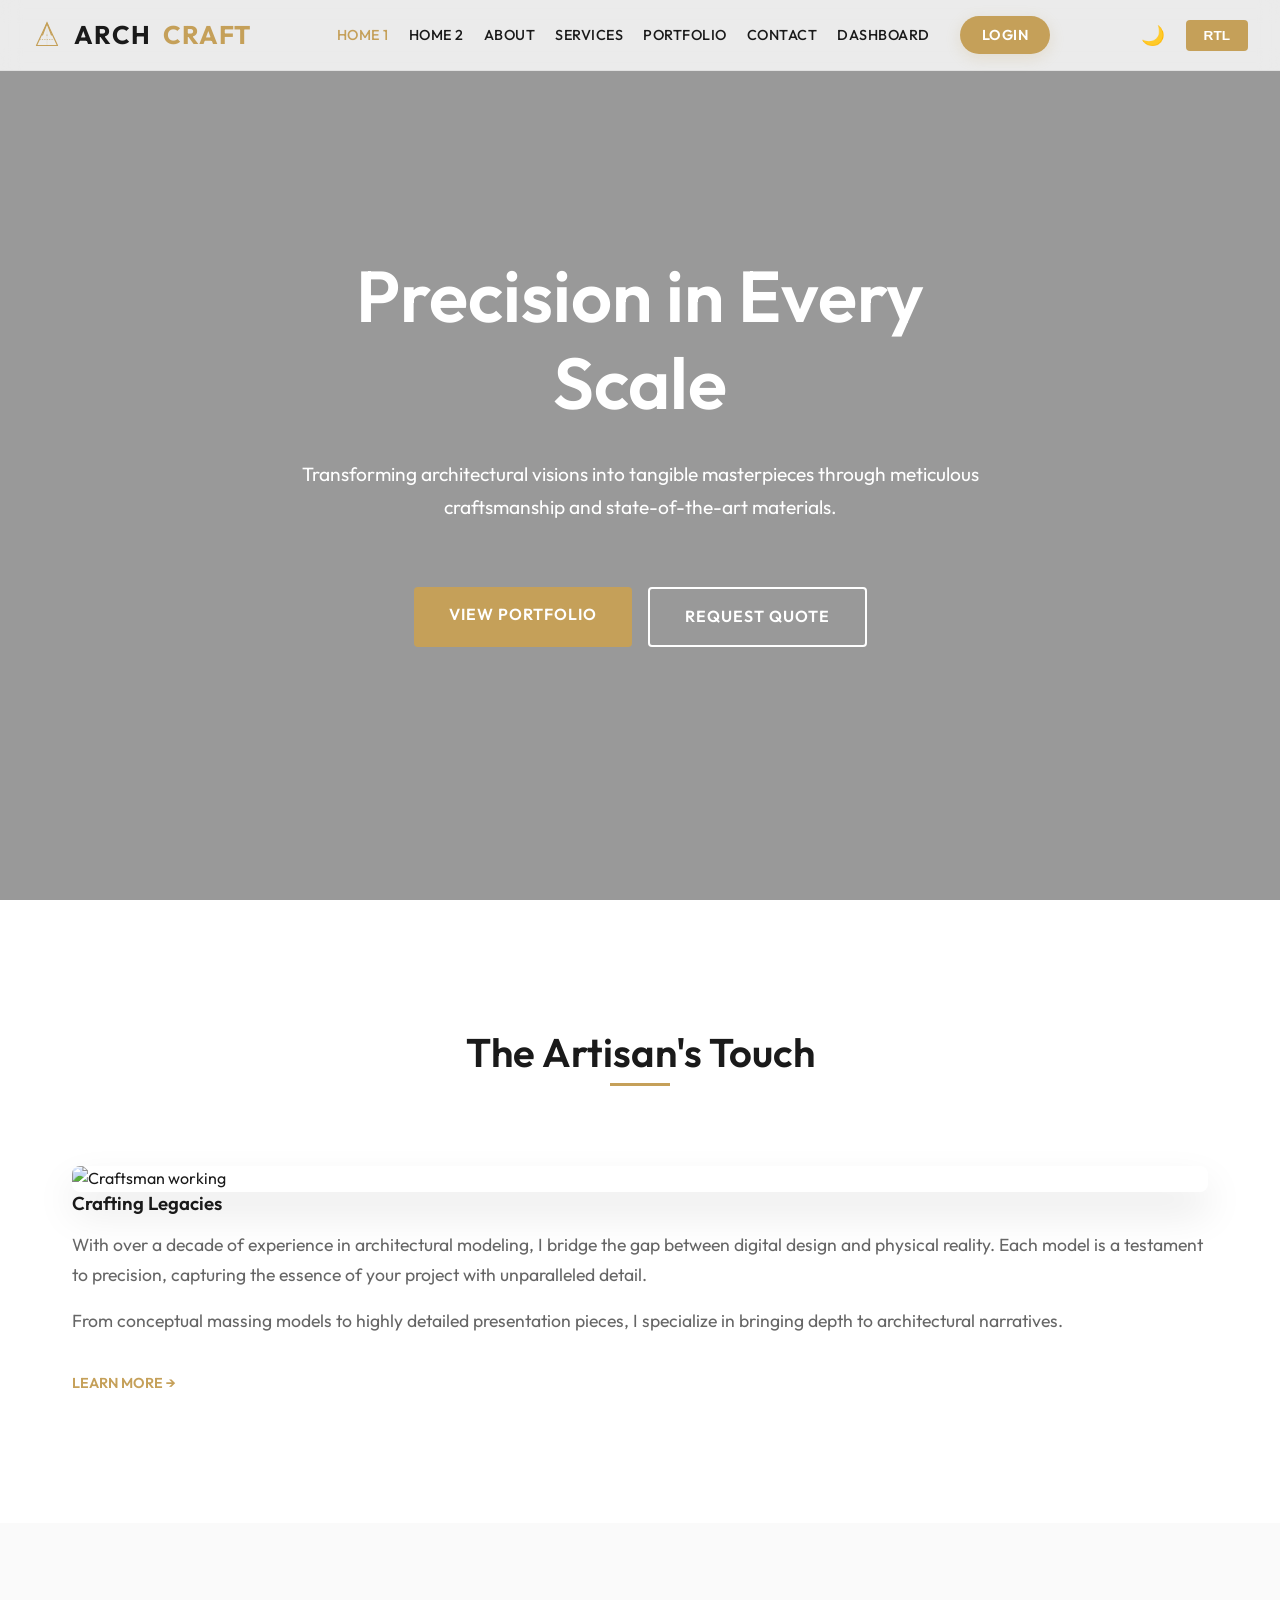
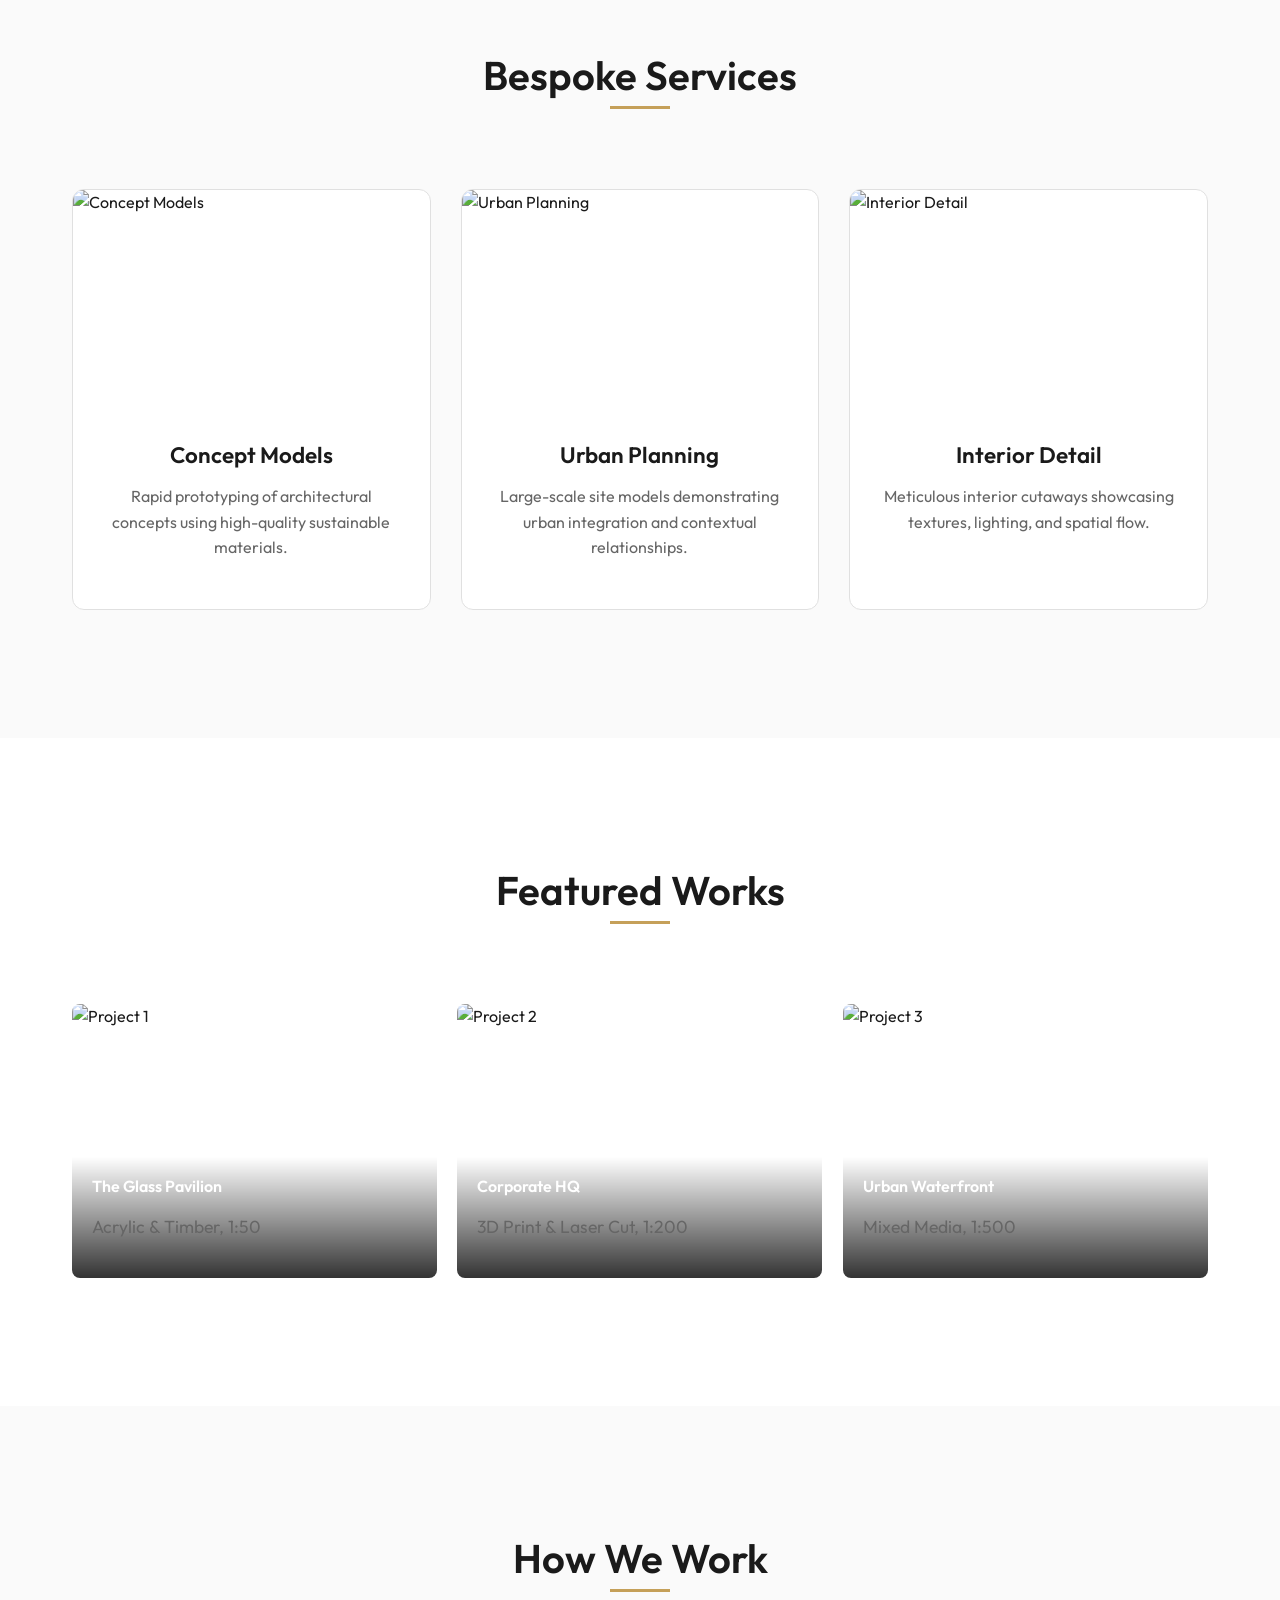
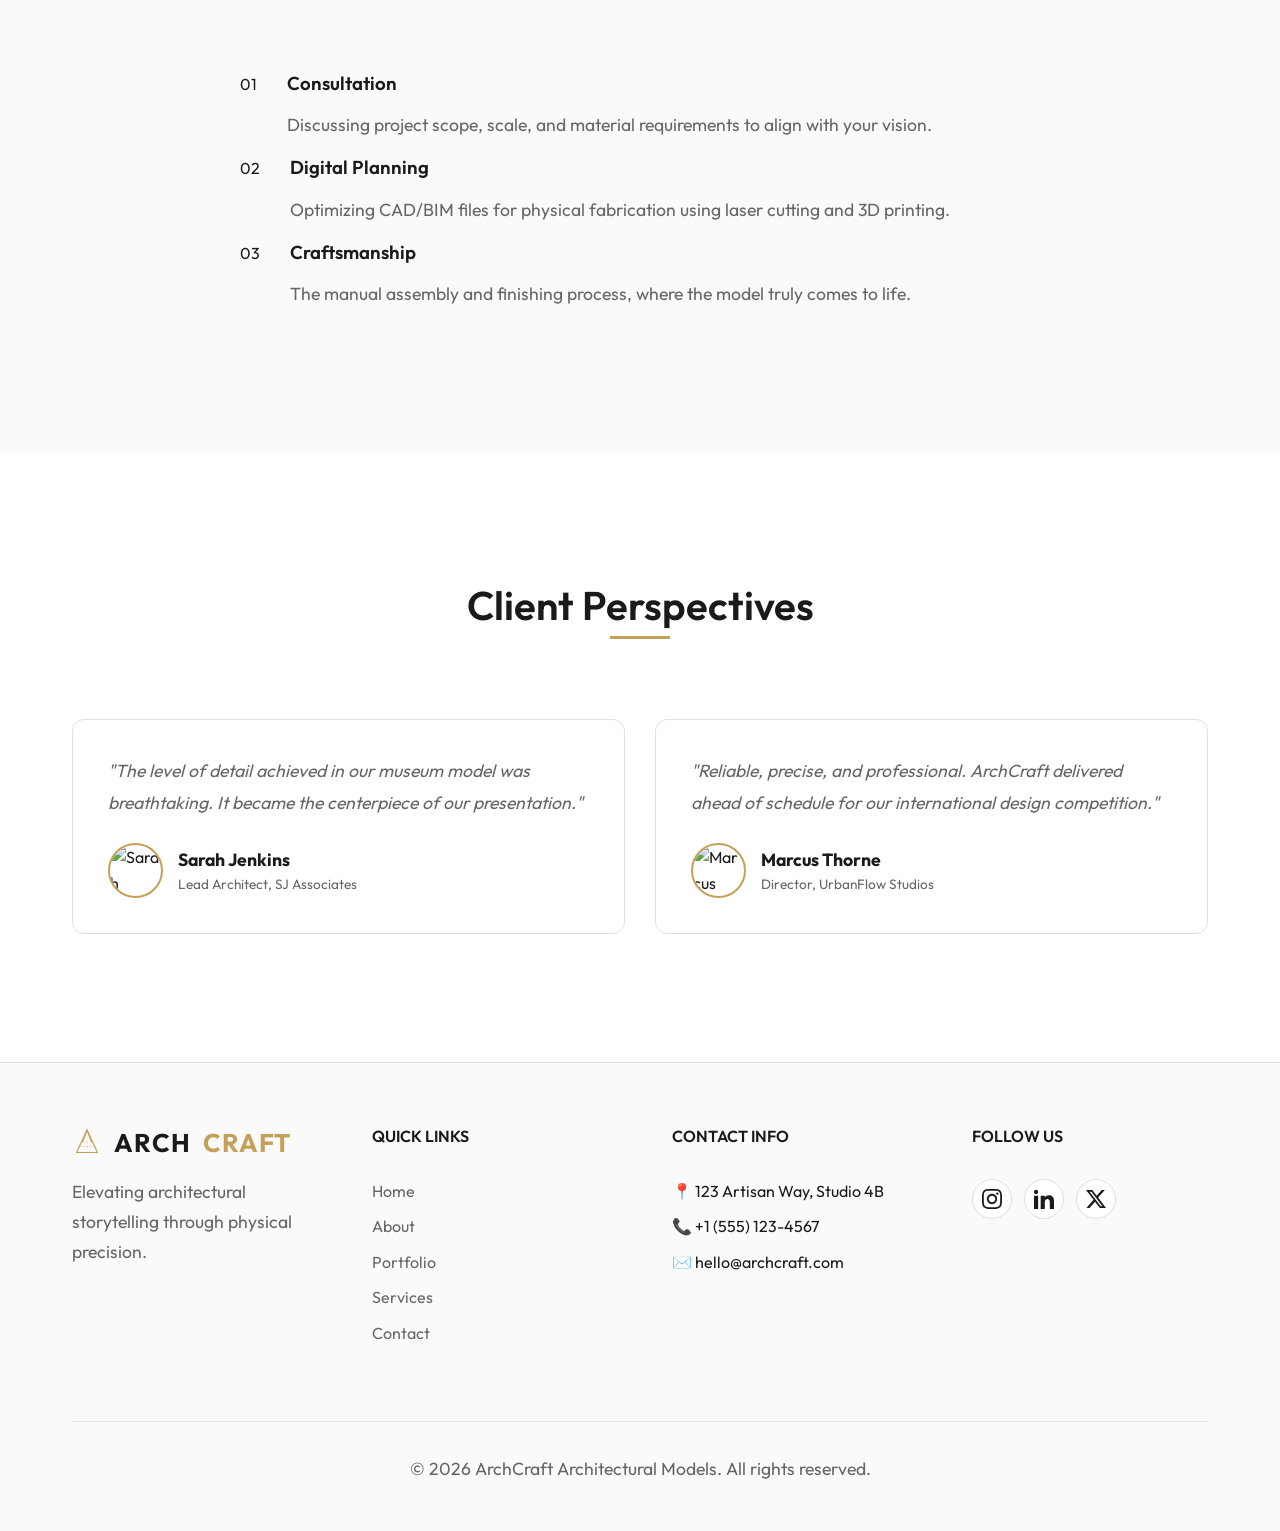
==== index.html @ 7b106637 "corrections" ====
<!DOCTYPE html>
<html lang="en">

<head>
    <meta charset="UTF-8">
    <meta name="viewport" content="width=device-width, initial-scale=1.0">
    <title>ArchCraft | Premium Architectural Model Maker</title>
    <meta name="description"
        content="Professional freelance architectural model making services for architects and developers.">
    <link rel="stylesheet" href="assets/css/style.css">
    <link rel="icon" type="image/png" href="favicon.png">
</head>

<body>
    <!-- Header -->
    <header id="main-header">
        <div class="header-container">
            <div class="logo">
                <a href="index.html" style="display: flex; align-items: center; gap: 12px;">
                    <img src="assets/images/logo.svg" alt="ArchCraft Logo" class="logo-img">
                    Arch<span>Craft</span>
                </a>
            </div>
            <nav>
                <ul>
                    <li><a href="index.html" class="active">Home 1</a></li>
                    <li><a href="home2.html">Home 2</a></li>
                    <li><a href="about.html">About</a></li>
                    <li><a href="services.html">Services</a></li>
                    <li><a href="portfolio.html">Portfolio</a></li>
                    <li><a href="contact.html">Contact</a></li>
                    <li><a href="dashboard.html">Dashboard</a></li>
                    <li><a href="login.html" class="nav-cta">Login</a></li>
                    <li class="mobile-rtl-link"><a href="#" id="rtl-toggle-mobile">RTL Mode</a></li>
                </ul>
            </nav>
            <div class="header-actions">
                <button id="theme-toggle" class="toggle-btn" title="Toggle Theme">🌙</button>
                <button id="rtl-toggle" class="btn-rtl">RTL</button>
                <div class="hamburger" id="hamburger">
                    <span>☰</span>
                </div>
            </div>
        </div>
    </header>

    <main>
        <!-- Section 1: Hero -->
        <section class="hero">
            <div class="hero-bg"
                style="background-image: url('https://images.pexels.com/photos/323705/pexels-photo-323705.jpeg');">
            </div>
            <div class="hero-overlay"></div>
            <div class="hero-content">
                <h1 class="animate" data-animation="fade-in">Precision in Every Scale</h1>
                <p class="animate" data-animation="slide-up">Transforming architectural visions into tangible
                    masterpieces through meticulous craftsmanship and state-of-the-art materials.</p>
                <div class="cta-btns animate" data-animation="slide-up">
                    <a href="portfolio.html" class="btn btn-primary">View Portfolio</a>
                    <a href="contact.html" class="btn btn-secondary">Request Quote</a>
                </div>
            </div>
        </section>

        <!-- Section 2: About Preview -->
        <section id="about">
            <div class="container">
            <div class="section-title">
                <h2 class="animate" data-animation="slide-left">The Artisan's Touch</h2>
            </div>
            <div class="row-to-col animate" data-animation="fade-in">
                <div style="flex: 1; min-width: 300px;" class="animate" data-animation="zoom-in">
                    <img src="https://images.pexels.com/photos/3183183/pexels-photo-3183183.jpeg"
                        alt="Craftsman working" style="border-radius: 8px; box-shadow: 0 20px 40px rgba(0,0,0,0.1);">
                </div>
                <div style="flex: 1; min-width: 300px;" class="animate" data-animation="slide-right">
                    <h3>Crafting Legacies</h3>
                    <p>With over a decade of experience in architectural modeling, I bridge the gap between digital
                        design and physical reality. Each model is a testament to precision, capturing the essence of
                        your project with unparalleled detail.</p>
                    <p>From conceptual massing models to highly detailed presentation pieces, I specialize in bringing
                        depth to architectural narratives.</p>
                    <a href="about.html" class="link-arrow">Learn More →</a>
                </div>
            </div>
            </div>
        </section>

        <!-- Section 3: Services -->
        <section id="services" style="background: var(--bg-secondary);">
            <div class="container">
                <div class="section-title">
                    <h2 class="animate" data-animation="fade-in">Bespoke Services</h2>
                </div>
                <div style="display: grid; grid-template-columns: repeat(auto-fit, minmax(280px, 1fr)); gap: 30px;">
                    <div class="service-card animate" data-animation="slide-up">
                        <div class="service-image">
                            <img src="https://images.pexels.com/photos/1109541/pexels-photo-1109541.jpeg"
                                alt="Concept Models">
                        </div>
                        <div class="service-content">
                            <h3>Concept Models</h3>
                            <p>Rapid prototyping of architectural concepts using high-quality sustainable materials.</p>
                        </div>
                    </div>
                    <div class="service-card animate" data-animation="slide-up">
                        <div class="service-image">
                            <img src="https://images.pexels.com/photos/2514002/pexels-photo-2514002.jpeg"
                                alt="Urban Planning">
                        </div>
                        <div class="service-content">
                            <h3>Urban Planning</h3>
                            <p>Large-scale site models demonstrating urban integration and contextual relationships.</p>
                        </div>
                    </div>
                    <div class="service-card animate" data-animation="slide-up">
                        <div class="service-image">
                            <img src="https://images.pexels.com/photos/1036657/pexels-photo-1036657.jpeg"
                                alt="Interior Detail">
                        </div>
                        <div class="service-content">
                            <h3>Interior Detail</h3>
                            <p>Meticulous interior cutaways showcasing textures, lighting, and spatial flow.</p>
                        </div>
                    </div>
                </div>
            </div>
        </section>

        <!-- Section 4: Portfolio Preview -->
        <section id="portfolio">
            <div class="container">
            <div class="section-title">
                <h2 class="animate" data-animation="slide-right">Featured Works</h2>
            </div>
            <div style="display: grid; grid-template-columns: repeat(auto-fit, minmax(280px, 1fr)); gap: 20px;">
                <div class="portfolio-item animate" data-animation="zoom-in"
                    style="position: relative; overflow: hidden; border-radius: 8px; aspect-ratio: 4/3;">
                    <img src="https://images.pexels.com/photos/1216589/pexels-photo-1216589.jpeg" alt="Project 1"
                        style="width: 100%; height: 100%; object-fit: cover;">
                    <div
                        style="position: absolute; bottom: 0; left: 0; width: 100%; padding: 20px; background: linear-gradient(transparent, rgba(0,0,0,0.8)); color: #fff;">
                        <h4>The Glass Pavilion</h4>
                        <p>Acrylic & Timber, 1:50</p>
                    </div>
                </div>
                <div class="portfolio-item animate" data-animation="zoom-in"
                    style="position: relative; overflow: hidden; border-radius: 8px; aspect-ratio: 4/3;">
                    <img src="https://images.pexels.com/photos/382297/pexels-photo-382297.jpeg" alt="Project 2"
                        style="width: 100%; height: 100%; object-fit: cover;">
                    <div
                        style="position: absolute; bottom: 0; left: 0; width: 100%; padding: 20px; background: linear-gradient(transparent, rgba(0,0,0,0.8)); color: #fff;">
                        <h4>Corporate HQ</h4>
                        <p>3D Print & Laser Cut, 1:200</p>
                    </div>
                </div>
                <div class="portfolio-item animate" data-animation="zoom-in"
                    style="position: relative; overflow: hidden; border-radius: 8px; aspect-ratio: 4/3;">
                    <img src="https://images.pexels.com/photos/434645/pexels-photo-434645.jpeg" alt="Project 3"
                        style="width: 100%; height: 100%; object-fit: cover;">
                    <div
                        style="position: absolute; bottom: 0; left: 0; width: 100%; padding: 20px; background: linear-gradient(transparent, rgba(0,0,0,0.8)); color: #fff;">
                        <h4>Urban Waterfront</h4>
                        <p>Mixed Media, 1:500</p>
                    </div>
                </div>
            </div>
            </div>
        </section>

        <!-- Section 5: Process Timeline -->
        <section id="process" style="background: var(--bg-secondary);">
            <div class="container">
                <div class="section-title">
                    <h2 class="animate" data-animation="slide-left">How We Work</h2>
                </div>
                <div style="max-width: 800px; margin: 0 auto;">
                    <div class="process-item animate" data-animation="slide-right">
                        <div class="step-num">
                            01</div>
                        <div>
                            <h3>Consultation</h3>
                            <p>Discussing project scope, scale, and material requirements to align with your vision.</p>
                        </div>
                    </div>
                    <div class="process-item animate" data-animation="slide-left">
                        <div class="step-num">
                            02</div>
                        <div>
                            <h3>Digital Planning</h3>
                            <p>Optimizing CAD/BIM files for physical fabrication using laser cutting and 3D printing.
                            </p>
                        </div>
                    </div>
                    <div class="process-item animate" data-animation="slide-right">
                        <div class="step-num">
                            03</div>
                        <div>
                            <h3>Craftsmanship</h3>
                            <p>The manual assembly and finishing process, where the model truly comes to life.</p>
                        </div>
                    </div>
                </div>
            </div>
        </section>

        <section id="testimonials">
            <div class="container">
            <div class="section-title">
                <h2 class="animate" data-animation="fade-in">Client Perspectives</h2>
            </div>
            <div style="display: grid; grid-template-columns: repeat(auto-fit, minmax(300px, 1fr)); gap: 30px;">
                <div class="testimonial-card animate" data-animation="zoom-in">
                    <p style="font-style: italic; margin-bottom: 25px; line-height: 1.8;">"The level of detail achieved
                        in our museum model was breathtaking. It became the centerpiece of our presentation."</p>
                    <div style="display: flex; align-items: center; gap: 15px;">
                        <div class="testimonial-img">
                            <img src="https://images.pexels.com/photos/1181682/pexels-photo-1181682.jpeg"
                                alt="Sarah Jenkins">
                        </div>
                        <div>
                            <strong style="display: block; font-size: 1.1rem;">Sarah Jenkins</strong>
                            <span style="display: block; font-size: 0.85rem; color: var(--text-secondary);">Lead
                                Architect, SJ Associates</span>
                        </div>
                    </div>
                </div>
                <div class="testimonial-card animate" data-animation="zoom-in">
                    <p style="font-style: italic; margin-bottom: 25px; line-height: 1.8;">"Reliable, precise, and
                        professional. ArchCraft delivered ahead of schedule for our international design competition."
                    </p>
                    <div style="display: flex; align-items: center; gap: 15px;">
                        <div class="testimonial-img">
                            <img src="https://images.pexels.com/photos/2379004/pexels-photo-2379004.jpeg"
                                alt="Marcus Thorne">
                        </div>
                        <div>
                            <strong style="display: block; font-size: 1.1rem;">Marcus Thorne</strong>
                            <span style="display: block; font-size: 0.85rem; color: var(--text-secondary);">Director,
                                UrbanFlow Studios</span>
                        </div>
                    </div>
                </div>
                </div>
            </div>
        </section>
    </main>

    <!-- Footer -->
    <footer>
        <div class="container">
            <div class="footer-grid">
                <div class="footer-col">
                    <div class="logo" style="margin-bottom: 20px; display: flex; align-items: center; gap: 12px;">
                        <img src="assets/images/logo.svg" alt="ArchCraft Logo" class="logo-img">
                        Arch<span>Craft</span>
                    </div>
                    <p>Elevating architectural storytelling through physical precision.</p>
                </div>
                <div class="footer-col">
                    <h4>Quick Links</h4>
                    <ul>
                        <li><a href="index.html">Home</a></li>
                        <li><a href="about.html">About</a></li>
                        <li><a href="portfolio.html">Portfolio</a></li>
                        <li><a href="services.html">Services</a></li>
                        <li><a href="contact.html">Contact</a></li>
                    </ul>
                </div>
                <div class="footer-col">
                    <h4>Contact Info</h4>
                    <ul>
                        <li>📍 123 Artisan Way, Studio 4B</li>
                        <li>📞 +1 (555) 123-4567</li>
                        <li>✉️ hello@archcraft.com</li>
                    </ul>
                </div>
                <div class="footer-col">
                    <h4>Follow Us</h4>
                    <div class="footer-socials">
                        <a href="#" class="social-icon" title="Instagram">
                            <svg viewBox="0 0 24 24">
                                <path
                                    d="M12 2.163c3.204 0 3.584.012 4.85.07 3.252.148 4.771 1.691 4.919 4.919.058 1.265.069 1.645.069 4.849 0 3.205-.012 3.584-.069 4.849-.149 3.225-1.664 4.771-4.919 4.919-1.266.058-1.644.07-4.85.07-3.204 0-3.584-.012-4.849-.07-3.26-.149-4.771-1.699-4.919-4.92-.058-1.265-.07-1.644-.07-4.849 0-3.204.013-3.583.07-4.849.149-3.227 1.664-4.771 4.919-4.919 1.266-.057 1.645-.069 4.849-.069zm0-2.163c-3.259 0-3.667.014-4.947.072-4.358.2-6.78 2.618-6.98 6.98-.059 1.281-.073 1.689-.073 4.948 0 3.259.014 3.668.072 4.948.2 4.358 2.618 6.78 6.98 6.98 1.281.058 1.689.072 4.948.072 3.259 0 3.668-.014 4.948-.072 4.354-.2 6.782-2.618 6.979-6.98.059-1.28.073-1.689.073-4.948 0-3.259-.014-3.667-.072-4.947-.196-4.354-2.617-6.78-6.979-6.98-1.281-.059-1.69-.073-4.949-.073zm0 5.838c-3.403 0-6.162 2.759-6.162 6.162s2.759 6.163 6.162 6.163 6.162-2.759 6.162-6.163c0-3.403-2.759-6.162-6.162-6.162zm0 10.162c-2.209 0-4-1.79-4-4 0-2.209 1.791-4 4-4s4 1.791 4 4c0 2.21-1.791 4-4 4zm6.406-11.845c-.796 0-1.441.645-1.441 1.44s.645 1.44 1.441 1.44c.795 0 1.439-.645 1.439-1.44s-.644-1.44-1.439-1.44z" />
                            </svg>
                        </a>
                        <a href="#" class="social-icon" title="LinkedIn">
                            <svg viewBox="0 0 24 24">
                                <path
                                    d="M4.98 3.5c0 1.381-1.11 2.5-2.48 2.5s-2.48-1.119-2.48-2.5c0-1.38 1.11-2.5 2.48-2.5s2.48 1.12 2.48 2.5zm.02 4.5h-5v16h5v-16zm7.982 0h-4.968v16h4.969v-8.399c0-4.67 6.029-5.052 6.029 0v8.399h4.988v-10.131c0-7.88-8.922-7.593-11.018-3.714v-2.155z" />
                            </svg>
                        </a>
                        <a href="#" class="social-icon" title="Twitter">
                            <svg viewBox="0 0 24 24"><path d="M18.901 1.153h3.68l-8.04 9.19L24 22.846h-7.406l-5.8-7.584-6.638 7.584H.474l8.6-9.83L0 1.154h7.594l5.243 6.932ZM17.61 20.644h2.039L6.486 3.24H4.298Z"/></svg>
                        </a>
                    </div>
                </div>
            </div>
            <div class="footer-bottom">
                <p>&copy; 2026 ArchCraft Architectural Models. All rights reserved.</p>
            </div>
        </div>
    </footer>

    <button id="back-to-top" title="Back to Top">↑</button>
    <script src="assets/js/main.js"></script>
</body>

</html>
---- assets/css/style.css ----
/* 
  Freelance Architectural Model Maker - Premium Design System
  Theme: Modern, Minimal, Craft-focused
*/

@import url('https://fonts.googleapis.com/css2?family=Outfit:wght@300;400;500;600;700&display=swap');

:root {
    /* Colors - Light Theme */
    --primary-color: #1a1a1a;
    --secondary-color: #f5f5f5;
    --accent-color: #c5a059;
    /* Gold/Brass accent for craft feel */
    --text-primary: #1a1a1a;
    --text-secondary: #666666;
    --bg-primary: #ffffff;
    --bg-secondary: #fafafa;
    --border-color: #e0e0e0;
    --header-bg: rgba(255, 255, 255, 0.8);

    /* Spacing */
    --space-xs: 0.5rem;
    --space-sm: 1rem;
    --space-md: 2rem;
    --space-lg: 4rem;
    --space-xl: 8rem;

    /* Transitions */
    --transition: all 0.3s ease;

    /* Font Family */
    --font-family: 'Outfit', sans-serif;
}

[data-theme="dark"] {
    --primary-color: #ffffff;
    --secondary-color: #1a1a1a;
    --accent-color: #d4b475;
    --text-primary: #f5f5f5;
    --text-secondary: #b0b0b0;
    --bg-primary: #0f0f0f;
    --bg-secondary: #1a1a1a;
    --border-color: #333333;
    --header-bg: rgba(15, 15, 15, 0.8);
}

/* Reset & Base */
* {
    margin: 0;
    padding: 0;
    box-sizing: border-box;
}

html {
    scroll-behavior: smooth;
}

body {
    font-family: var(--font-family);
    line-height: 1.6;
    color: var(--text-primary);
    background-color: var(--bg-primary);
    transition: background-color 0.3s, color 0.3s;
    overflow-x: hidden;
}

[dir="rtl"] body {
    text-align: right;
}

h1,
h2,
h3,
h4,
h5,
h6 {
    font-weight: 600;
    line-height: 1.2;
    margin-bottom: var(--space-sm);
}

@media (max-width: 768px) {
    h1 {
        font-size: 2.5rem !important;
    }

    h2 {
        font-size: 2rem !important;
    }

    h3 {
        font-size: 1.5rem !important;
    }
}

a {
    text-decoration: none;
    color: inherit;
    transition: var(--transition);
}

ul {
    list-style: none;
}

img {
    max-width: 100%;
    display: block;
}

.container {
    max-width: 1200px;
    margin: 0 auto;
    padding: 0 var(--space-md);
    width: 100%;
}

@media (max-width: 480px) {
    .container {
        padding: 0 var(--space-sm);
    }
}

/* Header */
header {
    position: fixed;
    top: 0;
    left: 0;
    width: 100%;
    z-index: 1000;
    background: var(--header-bg);
    backdrop-filter: blur(10px);
    border-bottom: 1px solid var(--border-color);
    transition: var(--transition);
}

.header-container {
    display: flex;
    justify-content: space-between;
    align-items: center;
    height: 70px;
    max-width: 1400px;
    margin: 0 auto;
    padding: 0 var(--space-md);
}

.logo {
    display: flex;
    align-items: center;
    gap: 10px;
    font-size: 1.6rem;
    font-weight: 700;
    letter-spacing: 1px;
    text-transform: uppercase;
    line-height: 1;
    color: var(--text-primary);
}

.logo-img {
    height: 30px;
    /* Visually matches the 1.6rem text height */
    width: auto;
    object-fit: contain;
    display: block;
    transition: none;
    /* Keep size consistent on scroll */
}

.logo span {
    color: var(--accent-color);
}

nav ul {
    display: flex;
    gap: 20px;
    /* Reduced to fit all navigation items in one line */
}

nav ul li a {
    font-size: 0.9rem;
    font-weight: 500;
    text-transform: uppercase;
    letter-spacing: 0.5px;
    white-space: nowrap;
    /* Prevents items like "Home 1" from breaking into two lines */
}

nav ul li a:hover,
nav ul li a.active {
    color: var(--accent-color);
}

/* Navigation CTA Button */
nav ul li a.nav-cta {
    background: var(--accent-color);
    color: #fff !important;
    padding: 10px 22px;
    border-radius: 50px;
    margin-left: 10px;
    font-weight: 600;
    box-shadow: 0 4px 15px rgba(197, 160, 89, 0.2);
    transition: var(--transition);
}

nav ul li a.nav-cta:hover {
    background: var(--primary-color);
    transform: translateY(-2px);
    box-shadow: 0 6px 20px rgba(0, 0, 0, 0.15);
    color: #fff !important;
}

[data-theme="dark"] nav ul li a.nav-cta:hover {
    background: #fff;
    color: #000 !important;
}

@media (max-width: 992px) {
    nav ul li a.nav-cta {
        margin-left: 0;
        margin-top: 10px;
        display: inline-block;
    }
}

.btn-rtl {
    background: var(--accent-color);
    color: #fff;
    border: none;
    padding: 8px 18px;
    border-radius: 4px;
    font-size: 0.85rem;
    font-weight: 600;
    cursor: pointer;
    transition: var(--transition);
    text-transform: uppercase;
    display: flex;
    align-items: center;
    justify-content: center;
}

.btn-rtl:hover {
    background: #b08d4a;
    transform: translateY(-2px);
    box-shadow: 0 4px 12px rgba(197, 160, 89, 0.3);
}

.mobile-rtl-link {
    display: none;
}

.header-actions {
    display: flex;
    align-items: center;
    gap: var(--space-sm);
}

.toggle-btn {
    background: transparent;
    border: none;
    cursor: pointer;
    color: var(--text-primary);
    font-size: 1.2rem;
    padding: 5px;
    display: flex;
    align-items: center;
    justify-content: center;
    transition: var(--transition);
}

@media (max-width: 768px) {
    .mobile-rtl-link {
        display: block;
        padding: 1rem;
        text-align: center;
    }
}

/* Hero Section */
.hero {
    height: 100vh;
    width: 100%;
    display: flex;
    align-items: center;
    justify-content: center;
    position: relative;
    overflow: hidden;
    color: #ffffff;
    text-align: center;
}

.hero.hero-inner {
    height: 60vh;
    min-height: 450px;
    padding-top: 70px;
}

.hero-bg {
    position: absolute;
    top: 0;
    left: 0;
    width: 100%;
    height: 100%;
    background-size: cover;
    background-position: center;
    z-index: -1;
    transition: transform 0.5s ease-out;
}

.hero-overlay {
    position: absolute;
    top: 0;
    left: 0;
    width: 100%;
    height: 100%;
    background: rgba(0, 0, 0, 0.4);
    z-index: 0;
}

.hero-content {
    position: relative;
    z-index: 1;
    max-width: 800px;
    padding: 0 var(--space-md);
}

.hero h1 {
    font-size: 4.5rem;
    margin-bottom: var(--space-md);
}

/* Refined User Section for Mobile */
@media (max-width: 1024px) {
    .dashboard-user-section {
        display: flex !important;
        justify-content: flex-start;
        width: 100% !important;
        margin: 0 !important;
        padding-top: 15px;
        border-top: 1px solid var(--border-color);
    }
}

/* Global Stacking Utilities for Mobile/Tablet */
@media (max-width: 1023px) {
    .container {
        padding: 0 var(--space-md);
    }

    .hero h1 {
        font-size: 3rem;
        line-height: 1.1;
    }

    .hero p {
        font-size: 1.1rem;
        margin-bottom: var(--space-md);
    }
}

@media (max-width: 768px) {
    .hero h1 {
        font-size: 2.8rem;
    }

    .hero {
        height: auto;
        min-height: 100vh;
        padding: 120px 0 60px;
    }
}

@media (max-width: 480px) {
    .hero h1 {
        font-size: 2.2rem;
    }
}

.hero p {
    font-size: 1.2rem;
    margin-bottom: var(--space-lg);
    opacity: 0.9;
    color: inherit;
}

p {
    font-size: 1.1rem;
    line-height: 1.7;
    color: var(--text-secondary);
    margin-bottom: var(--space-sm);
}

.cta-btns {
    display: flex;
    gap: var(--space-sm);
    justify-content: center;
}

.btn {
    display: inline-block;
    padding: 15px 35px;
    border-radius: 4px;
    font-weight: 600;
    text-transform: uppercase;
    letter-spacing: 1px;
    text-decoration: none;
    cursor: pointer;
    transition: var(--transition);
}

.btn-primary {
    background: var(--accent-color);
    color: #fff;
    border: none;
}

.btn-primary:hover {
    background: #b08d4a;
    transform: translateY(-3px);
}

.btn-secondary {
    background: transparent;
    color: #fff;
    border: 2px solid #fff;
}

.btn-secondary:hover {
    background: #fff;
    color: #000;
    transform: translateY(-3px);
}

.link-arrow {
    color: var(--accent-color);
    font-weight: 600;
    text-transform: uppercase;
    font-size: 0.9rem;
    margin-top: 20px;
    display: inline-flex;
    align-items: center;
    gap: 5px;
    transition: var(--transition);
}

.link-arrow:hover {
    color: var(--primary-color);
    transform: translateX(5px);
}

[data-theme="dark"] .link-arrow:hover {
    color: #fff;
}

.play-btn {
    width: 80px;
    height: 80px;
    background: rgba(255, 255, 255, 0.2);
    backdrop-filter: blur(10px);
    border-radius: 50%;
    display: flex;
    align-items: center;
    justify-content: center;
    transition: all 0.3s ease;
    border: 2px solid rgba(255, 255, 255, 0.4);
}

.play-btn:hover {
    background: var(--accent-color);
    border-color: var(--accent-color);
    transform: scale(1.1);
    box-shadow: 0 0 20px rgba(197, 160, 89, 0.4);
}

.play-btn .arrow {
    width: 0;
    height: 0;
    border-top: 15px solid transparent;
    border-bottom: 15px solid transparent;
    border-left: 25px solid #fff;
    margin-left: 5px;
    transition: var(--transition);
}

.play-btn:hover .arrow {
    border-left-color: #000;
}

.custom-list {
    list-style: none;
    padding: 0;
    margin-top: 20px;
}

.custom-list li {
    display: flex;
    align-items: center;
    gap: 15px;
    margin-bottom: 12px;
    font-size: 1.1rem;
    color: var(--text-primary);
}

.custom-list li::before {
    content: '';
    width: 10px;
    height: 10px;
    background: var(--accent-color);
    border-radius: 50%;
    flex-shrink: 0;
}

.btn-light {
    background: #fff;
    color: #1a1a1a !important; /* Ensure readable text on white background */
    font-weight: 700;
    transition: all 0.3s ease;
}

.btn-light:hover {
    background: var(--primary-color);
    color: #fff !important;
    transform: translateY(-5px);
    box-shadow: 0 15px 30px rgba(0, 0, 0, 0.2);
}

/* Dashboard Specific */
.dashboard-header {
    display: flex;
    justify-content: space-between;
    align-items: center;
    padding: var(--space-md) var(--space-lg);
    background: var(--bg-primary);
    border-bottom: 1px solid var(--border-color);
    position: sticky;
    top: 0;
    z-index: 100;
}

.dashboard-user-section {
    display: flex;
    align-items: center;
    gap: 15px;
}

.user-avatar {
    width: 35px;
    height: 35px;
    background: var(--accent-color);
    color: #fff;
    border-radius: 50%;
    display: flex;
    align-items: center;
    justify-content: center;
    font-weight: 600;
    font-size: 0.9rem;
}

.sidebar-logo {
    padding: var(--space-md);
    margin-bottom: var(--space-lg);
    border-bottom: 1px solid var(--border-color);
}

.dashboard-content {
    display: none;
    animation: fadeIn 0.5s ease;
}

.dashboard-content.active {
    display: block !important;
    opacity: 1 !important;
    visibility: visible !important;
}

/* Global Stacking Utilities for Mobile/Tablet */
@media (max-width: 1023px) {
    .container {
        padding: 0 var(--space-md);
    }
    .row-to-col {
        display: flex !important;
        flex-direction: column !important;
        gap: 30px !important;
        text-align: center !important;
    }
    .row-to-col > div {
        width: 100% !important;
        flex: none !important;
    }
    .img-first-stack {
        display: flex !important;
        flex-direction: column-reverse !important;
        gap: 30px !important;
        text-align: center !important;
    }
    .hero-split {
        display: flex !important;
        flex-direction: column !important;
        height: auto !important;
        min-height: 100vh;
    }
    .hero-split > div {
        width: 100% !important;
        flex: none !important;
        padding: 80px var(--space-md) 40px !important;
    }
    .hero-split .hero-img-container {
        height: 400px !important;
        order: -1;
    }
    .hero-split img {
        clip-path: none !important;
        height: 100% !important;
        width: 100% !important;
    }
}

.lab-grid {
    display: grid;
    grid-template-columns: repeat(2, 1fr);
    gap: 15px;
    margin-top: 25px;
}

.lab-tag {
    padding: 15px 20px;
    background: var(--bg-primary);
    border: 1px solid var(--border-color);
    border-radius: 6px;
    font-weight: 600;
    text-align: center;
    transition: all 0.3s ease;
    cursor: default;
}

.lab-tag:hover {
    background: var(--accent-color);
    color: #fff;
    border-color: var(--accent-color);
    transform: translateY(-5px);
    box-shadow: 0 10px 20px rgba(197, 160, 89, 0.3);
}

.filter-btn {
    padding: 10px 25px;
    background: var(--bg-secondary);
    border: 1px solid var(--border-color);
    border-radius: 4px;
    font-weight: 600;
    text-transform: uppercase;
    font-size: 0.85rem;
    color: var(--text-primary);
    transition: all 0.3s ease;
    cursor: pointer;
}

[data-theme="dark"] .filter-btn:not(.active) {
    color: #fff !important;
    background: #222;
}

.filter-btn:hover {
    background: var(--accent-color);
    color: #fff;
    border-color: var(--accent-color);
    transform: translateY(-3px);
    box-shadow: 0 5px 15px rgba(197, 160, 89, 0.2);
}

.filter-btn.active {
    background: var(--accent-color);
    color: #fff;
    border-color: var(--accent-color);
}

.recognition-card {
    text-align: center;
    padding: 30px;
    transition: all 0.4s cubic-bezier(0.175, 0.885, 0.32, 1.275);
    border-radius: 12px;
}

.recognition-card:hover {
    transform: translateY(-15px);
    background: var(--bg-secondary);
    box-shadow: 0 20px 40px rgba(0, 0, 0, 0.05);
}

.recognition-card .icon {
    font-size: 3.5rem;
    margin-bottom: 15px;
    display: block;
    transition: transform 0.4s ease;
}

.recognition-card:hover .icon {
    transform: scale(1.2) rotate(10deg);
}

.recognition-card h4 {
    transition: color 0.3s ease;
}

.recognition-card:hover h4 {
    color: var(--accent-color);
}

/* Sections */
section {
    padding: var(--space-xl) 0;
}

@media (max-width: 1024px) {
    section {
        padding: var(--space-lg) 0;
    }
}

@media (max-width: 768px) {
    section {
        padding: var(--space-md) 0;
    }
}

/* Fix for when container class is applied directly to section */
section.container {
    padding-top: var(--space-xl);
    padding-bottom: var(--space-xl);
}

@media (max-width: 1024px) {
    section.container {
        padding-top: var(--space-lg);
        padding-bottom: var(--space-lg);
    }
}

@media (max-width: 768px) {
    section.container {
        padding-top: var(--space-md);
        padding-bottom: var(--space-md);
    }
}

.section-title {
    text-align: center;
    margin-bottom: var(--space-lg);
}

.section-title h2 {
    font-size: 2.5rem;
    position: relative;
    display: inline-block;
    padding-bottom: 10px;
}

.section-title h2::after {
    content: '';
    position: absolute;
    bottom: 0;
    left: 50%;
    transform: translateX(-50%);
    width: 60px;
    height: 3px;
    background: var(--accent-color);
}

.section-title-alt {
    font-size: 2.5rem;
    margin-bottom: var(--space-md);
}

/* Animations */
.animate {
    opacity: 0;
}

.fade-in {
    animation: fadeIn 1s forwards;
}

.slide-up {
    animation: slideUp 1s forwards;
}

.slide-left {
    animation: slideLeft 1s forwards;
}

.slide-right {
    animation: slideRight 1s forwards;
}

.zoom-in {
    animation: zoomIn 1s forwards;
}

@keyframes fadeIn {
    from {
        opacity: 0;
    }

    to {
        opacity: 1;
    }
}

@keyframes slideUp {
    from {
        opacity: 0;
        transform: translateY(50px);
    }

    to {
        opacity: 1;
        transform: translateY(0);
    }
}

@keyframes slideLeft {
    from {
        opacity: 0;
        transform: translateX(50px);
    }

    to {
        opacity: 1;
        transform: translateX(0);
    }
}

@keyframes slideRight {
    from {
        opacity: 0;
        transform: translateX(-50px);
    }

    to {
        opacity: 1;
        transform: translateX(0);
    }
}

@keyframes zoomIn {
    from {
        opacity: 0;
        transform: scale(0.8);
    }

    to {
        opacity: 1;
        transform: scale(1);
    }
}

/* Footer */
footer {
    background: var(--bg-secondary);
    border-top: 1px solid var(--border-color);
    padding: var(--space-lg) 0 var(--space-md);
}

.footer-grid {
    display: grid;
    grid-template-columns: repeat(4, 1fr);
    gap: var(--space-lg);
    margin-bottom: var(--space-lg);
}

@media (max-width: 992px) {
    .footer-grid {
        grid-template-columns: repeat(auto-fit, minmax(200px, 1fr));
    }
}

@media (max-width: 768px) {
    .footer-grid {
        gap: var(--space-md);
        margin-bottom: var(--space-md);
    }
}

.footer-col h4 {
    margin-bottom: var(--space-md);
    text-transform: uppercase;
    font-size: 1rem;
}

.footer-col ul li {
    margin-bottom: 10px;
}

.footer-col ul li a {
    color: var(--text-secondary);
    transition: var(--transition);
}

.footer-col ul li a:hover {
    color: var(--accent-color);
    padding-left: 8px;
}

/* Fix for horizontal scroll and general layout issues */
section,
div,
header,
footer,
main {
    max-width: 100vw;
    overflow-wrap: break-word;
}

/* Responsive Gaps */
@media (max-width: 768px) {

    [style*="gap: 40px"],
    [style*="gap: 60px"] {
        gap: 20px !important;
    }

    .section-title {
        margin-bottom: var(--space-md);
    }
}

.footer-bottom {
    text-align: center;
    padding-top: var(--space-md);
    border-top: 1px solid var(--border-color);
    color: var(--text-secondary);
    font-size: 0.9rem;
}

@media (max-width: 767px) {

    /* Handle split layouts and flex wrappers */
    [style*="display: flex"][style*="flex-wrap: wrap"],
    [style*="display: flex"][style*="gap: 60px"],
    [style*="display: flex"][style*="gap: 40px"] {
        flex-direction: column !important;
        gap: 30px !important;
    }

    [style*="flex: 1"],
    [style*="flex: 1.5"] {
        width: 100% !important;
        flex: none !important;
    }
}

/* Specific Hero Fixes */
@media (max-width: 767px) {
    .hero div[style*="display: flex"] {
        flex-direction: column !important;
        height: auto !important;
    }

    .hero-inner {
        height: auto !important;
        padding: 100px 0 50px !important;
    }

    .hero img[style*="clip-path"] {
        clip-path: none !important;
        height: 300px !important;
        margin-top: 30px;
    }
}

/* Mobile Menu */
.hamburger {
    display: none;
    cursor: pointer;
}

@media (max-width: 992px) {
    .hamburger {
        display: block;
    }

    nav {
        position: absolute;
        top: 70px;
        left: -100%;
        width: 100%;
        background: var(--bg-primary);
        padding: var(--space-md);
        transition: var(--transition);
        border-bottom: 1px solid var(--border-color);
    }

    nav.active {
        left: 0;
    }

    nav ul {
        flex-direction: column;
        align-items: center;
        gap: 15px;
    }

    #rtl-toggle {
        display: none;
    }

    .mobile-rtl-link {
        display: block;
        margin-top: 20px;
        padding-top: 20px;
        border-top: 1px solid var(--border-color);
        width: 100%;
        text-align: center;
    }

    .mobile-rtl-link a {
        font-weight: 600;
        color: var(--accent-color) !important;
        text-transform: uppercase;
        letter-spacing: 1px;
    }
}

/* RTL Specific */
[dir="rtl"] .logo {
    flex-direction: row-reverse;
}

[dir="rtl"] .btn-primary:hover,
[dir="rtl"] .btn-secondary:hover {
    transform: translateY(-3px);
}

/* Back to Top Button */
#back-to-top {
    position: fixed;
    bottom: 30px;
    right: 30px;
    width: 50px;
    height: 50px;
    background: var(--accent-color);
    color: #fff;
    border-radius: 50%;
    display: flex;
    align-items: center;
    justify-content: center;
    font-size: 1.5rem;
    cursor: pointer;
    z-index: 1000;
    opacity: 0;
    visibility: hidden;
    transition: var(--transition);
    border: none;
    box-shadow: 0 10px 25px rgba(0, 0, 0, 0.2);
}

#back-to-top.visible {
    opacity: 1;
    visibility: visible;
}

#back-to-top:hover {
    transform: translateY(-5px);
    background: #b08d4a;
}

[dir="rtl"] #back-to-top {
    right: auto;
    left: 30px;
}

/* Service Cards */
.service-card {
    background: var(--bg-primary);
    border-radius: 12px;
    border: 1px solid var(--border-color);
    overflow: hidden;
    transition: var(--transition);
    display: flex;
    flex-direction: column;
    height: 100%;
}

.service-card:hover {
    transform: translateY(-10px);
    box-shadow: 0 20px 40px rgba(0, 0, 0, 0.1);
}

.service-image {
    width: 100%;
    height: 220px;
    overflow: hidden;
}

.service-image img {
    width: 100%;
    height: 100%;
    object-fit: cover;
    transition: transform 0.6s cubic-bezier(0.4, 0, 0.2, 1);
}

.service-card:hover .service-image img {
    transform: scale(1.1);
}

.service-content {
    padding: var(--space-md);
    text-align: center;
}

.service-content h3 {
    margin-bottom: 15px;
    font-size: 1.4rem;
    color: var(--text-primary);
}

.service-content p {
    font-size: 1rem;
    color: var(--text-secondary);
    line-height: 1.6;
}

/* Testimonials */
.testimonial-card {
    padding: 35px;
    border: 1px solid var(--border-color);
    border-radius: 12px;
    background: var(--bg-primary);
    transition: var(--transition);
    height: 100%;
    display: flex;
    flex-direction: column;
    justify-content: space-between;
}

.testimonial-card:hover {
    transform: translateY(-5px);
    box-shadow: 0 10px 25px rgba(0, 0, 0, 0.05);
}

.testimonial-img {
    width: 55px;
    height: 55px;
    border-radius: 50%;
    overflow: hidden;
    flex-shrink: 0;
    border: 2px solid var(--accent-color);
}

.testimonial-img img {
    width: 100%;
    height: 100%;
    object-fit: cover;
}

[data-theme="dark"] .testimonial-card {
    background: var(--bg-secondary);
}

/* Footer Social Icons */
.footer-socials {
    display: flex;
    gap: 12px;
}

.footer-socials .social-icon {
    width: 40px;
    height: 40px;
    background: var(--bg-primary);
    border: 1px solid var(--border-color);
    border-radius: 50%;
    display: flex;
    align-items: center;
    justify-content: center;
    transition: var(--transition);
    color: var(--text-primary);
}

.footer-socials .social-icon:hover {
    background: var(--accent-color);
    border-color: var(--accent-color);
    color: #fff;
    transform: translateY(-5px);
    box-shadow: 0 5px 15px rgba(197, 160, 89, 0.3);
}

.footer-socials .social-icon svg {
    width: 20px;
    height: 20px;
    fill: currentColor;
}

/* Accordion / Dropdown styles */
.dropdown-container {
    max-width: 800px;
    margin: 0 auto;
}

.dropdown-item {
    border-bottom: 1px solid var(--border-color);
    margin-bottom: 10px;
}

.dropdown-item summary {
    padding: 20px 0;
    font-size: 1.1rem;
    font-weight: 600;
    cursor: pointer;
    list-style: none;
    display: flex;
    justify-content: space-between;
    align-items: center;
    transition: var(--transition);
}

.dropdown-item summary::-webkit-details-marker {
    display: none;
}

.dropdown-item summary::after {
    content: '+';
    font-size: 1.5rem;
    color: var(--accent-color);
    transition: transform 0.3s ease;
}

.dropdown-item[open] summary::after {
    transform: rotate(45deg);
}

.dropdown-item p {
    padding: 0 0 20px 0;
    color: var(--text-secondary);
    line-height: 1.6;
    animation: slideDown 0.3s ease-out;
}

@keyframes slideDown {
    from {
        opacity: 0;
        transform: translateY(-10px);
    }

    to {
        opacity: 1;
        transform: translateY(0);
    }
}

/* Mobile CTA Button Stacking */
@media (max-width: 576px) {
    .cta-btns {
        flex-direction: column;
        gap: 15px;
        align-items: center;
        /* Center the buttons instead of full-width if they are block */
    }

    .cta-btns .btn {
        display: inline-block;
        /* Changed from block to inline-block to allow smaller size */
        width: auto;
        min-width: 200px;
        padding: 12px 24px;
        font-size: 0.9rem;
        text-align: center;
    }
}

@media (max-width: 480px) {
    .btn {
        padding: 10px 20px;
        font-size: 0.85rem;
    }
}

@media (max-width: 1023px) {
    .contact-info-item h3 {
        justify-content: center;
    }
    
    .contact-info-item p {
        text-align: center;
    }
    
    .contact-socials {
        justify-content: center !important;
    }
}

.process-item {
    display: flex !important;
    flex-direction: row !important;
    gap: 30px !important;
    align-items: flex-start !important;
    text-align: left !important;
}

@media (max-width: 480px) {
    .process-item {
        gap: 15px !important;
    }
    
    .process-item .step-num {
        width: 45px !important;
        height: 45px !important;
        font-size: 1.1rem !important;
    }
}

/* Skills Grid for About Page */
.skills-grid {
    display: grid;
    grid-template-columns: repeat(4, 1fr);
    gap: 30px;
}

@media (max-width: 1024px) {
    .skills-grid {
        display: flex !important;
        flex-wrap: wrap;
        justify-content: center;
        gap: 30px;
    }
    .skills-grid .service-card {
        flex: 0 1 calc(50% - 15px);
        min-width: 280px;
    }
}

@media (max-width: 600px) {
    .skills-grid .service-card {
        flex: 0 1 100%;
    }
}

/* Filter Group Responsiveness */
@media (max-width: 992px) {
    .filter-group {
        display: grid !important;
        grid-template-columns: repeat(2, 1fr);
        gap: 15px !important;
        max-width: 500px;
        margin: 0 auto 40px !important;
    }

    .filter-group .filter-btn {
        padding: 10px 15px !important;
        font-size: 0.85rem !important;
        width: 100%;
        text-align: center;
        background: var(--bg-secondary);
    }
}

/* Studio Environment Section Fixes */
.studio-wrapper {
    display: grid;
    grid-template-columns: 1.2fr 1fr;
    gap: 60px;
    align-items: center;
}

@media (max-width: 992px) {
    .studio-wrapper {
        grid-template-columns: 1fr;
        gap: 40px;
        text-align: center;
    }
    
    .studio-wrapper .lab-grid {
        justify-content: center;
    }
    
    .studio-wrapper h3 {
        margin-top: 20px;
    }
}

@media (max-width: 768px) {
    .studio-wrapper {
        gap: 30px;
    }
}

.studio-wrapper-reverse {
    display: grid;
    grid-template-columns: 1fr 1.2fr;
    gap: 60px;
    align-items: center;
}

@media (max-width: 992px) {
    .studio-wrapper-reverse {
        grid-template-columns: 1fr;
        gap: 40px;
        text-align: center;
    }
    
    .studio-wrapper-reverse div:nth-child(1) {
        order: 2;
    }
    
    .studio-wrapper-reverse div:nth-child(2) {
        order: 1;
    }
}

@media (max-width: 768px) {
    .studio-wrapper-reverse {
        gap: 30px;
    }
}

/* Dashboard Responsiveness & One-by-One Alignment */
.dashboard-hamburger {
    display: none;
    font-size: 2rem;
    cursor: pointer;
    color: var(--text-primary);
    z-index: 1200; /* Increased to be above sidebar */
    line-height: 1;
    position: relative;
}

.sidebar-close {
    display: none;
    position: absolute;
    top: 20px;
    right: 20px;
    font-size: 1.5rem;
    cursor: pointer;
    color: var(--text-secondary);
}

@media (max-width: 1024px) {
    .sidebar-close {
        display: block;
    }
}

.dashboard-header-top {
    display: flex;
    justify-content: space-between;
    align-items: center;
    width: 100%;
    margin-bottom: 15px;
}

.dashboard-controls-mobile {
    display: none;
    align-items: center;
    gap: 12px;
}

.dashboard-user-info {
    display: flex;
    align-items: center;
    gap: 15px;
}

.sidebar-overlay {
    display: none;
    position: fixed;
    inset: 0;
    background: rgba(0, 0, 0, 0.7);
    z-index: 999;
    backdrop-filter: blur(5px);
}

@media (max-width: 1024px) {
    .dashboard-hamburger, .dashboard-controls-mobile {
        display: flex !important;
    }
    
    .sidebar {
        position: fixed !important;
        left: -320px !important;
        top: 0 !important;
        bottom: 0 !important;
        width: 280px !important;
        z-index: 1100 !important;
        transition: all 0.4s cubic-bezier(0.4, 0, 0.2, 1);
        background: var(--bg-secondary) !important;
        box-shadow: 15px 0 40px rgba(0,0,0,0.3) !important;
        padding: 40px 20px !important;
        display: block !important;
    }
    
    .sidebar.active {
        left: 0 !important;
    }
    
    .sidebar-overlay.active {
        display: block !important;
    }

    .dashboard-container {
        grid-template-columns: 1fr !important;
        display: block !important;
    }

    .dashboard-header {
        flex-direction: column !important;
        align-items: flex-start !important;
        gap: 15px !important;
        padding: 20px !important;
        height: auto !important;
        border-bottom: 1px solid var(--border-color);
        width: 100%;
    }

    .dashboard-header-top {
        display: flex !important;
        justify-content: space-between !important;
        align-items: center !important;
        width: 100% !important;
        margin-bottom: 10px !important;
    }

    .welcome-text {
        width: 100% !important;
        margin: 10px 0 !important;
    }

    .welcome-text h2 {
        font-size: 1.1rem !important;
        white-space: normal !important;
        line-height: 1.3 !important;
    }

    .dashboard-user-section {
        width: 100% !important;
        margin: 0 !important;
        padding-top: 15px;
        border-top: 1px solid var(--border-color);
        display: block !important;
    }

    /* Strict One-by-One Stacking */
    .dashboard-content-wrapper {
        padding: 20px !important;
    }

    .stats-grid {
        grid-template-columns: 1fr !important;
        gap: 20px !important;
    }

    .stat-card {
        width: 100% !important;
        margin-bottom: 15px;
    }

    /* Forms & Tables */
    .message-form, .settings-form {
        display: flex !important;
        flex-direction: column !important;
        gap: 20px !important;
    }

    table {
        display: block;
        width: 100%;
        overflow-x: auto;
    }
}
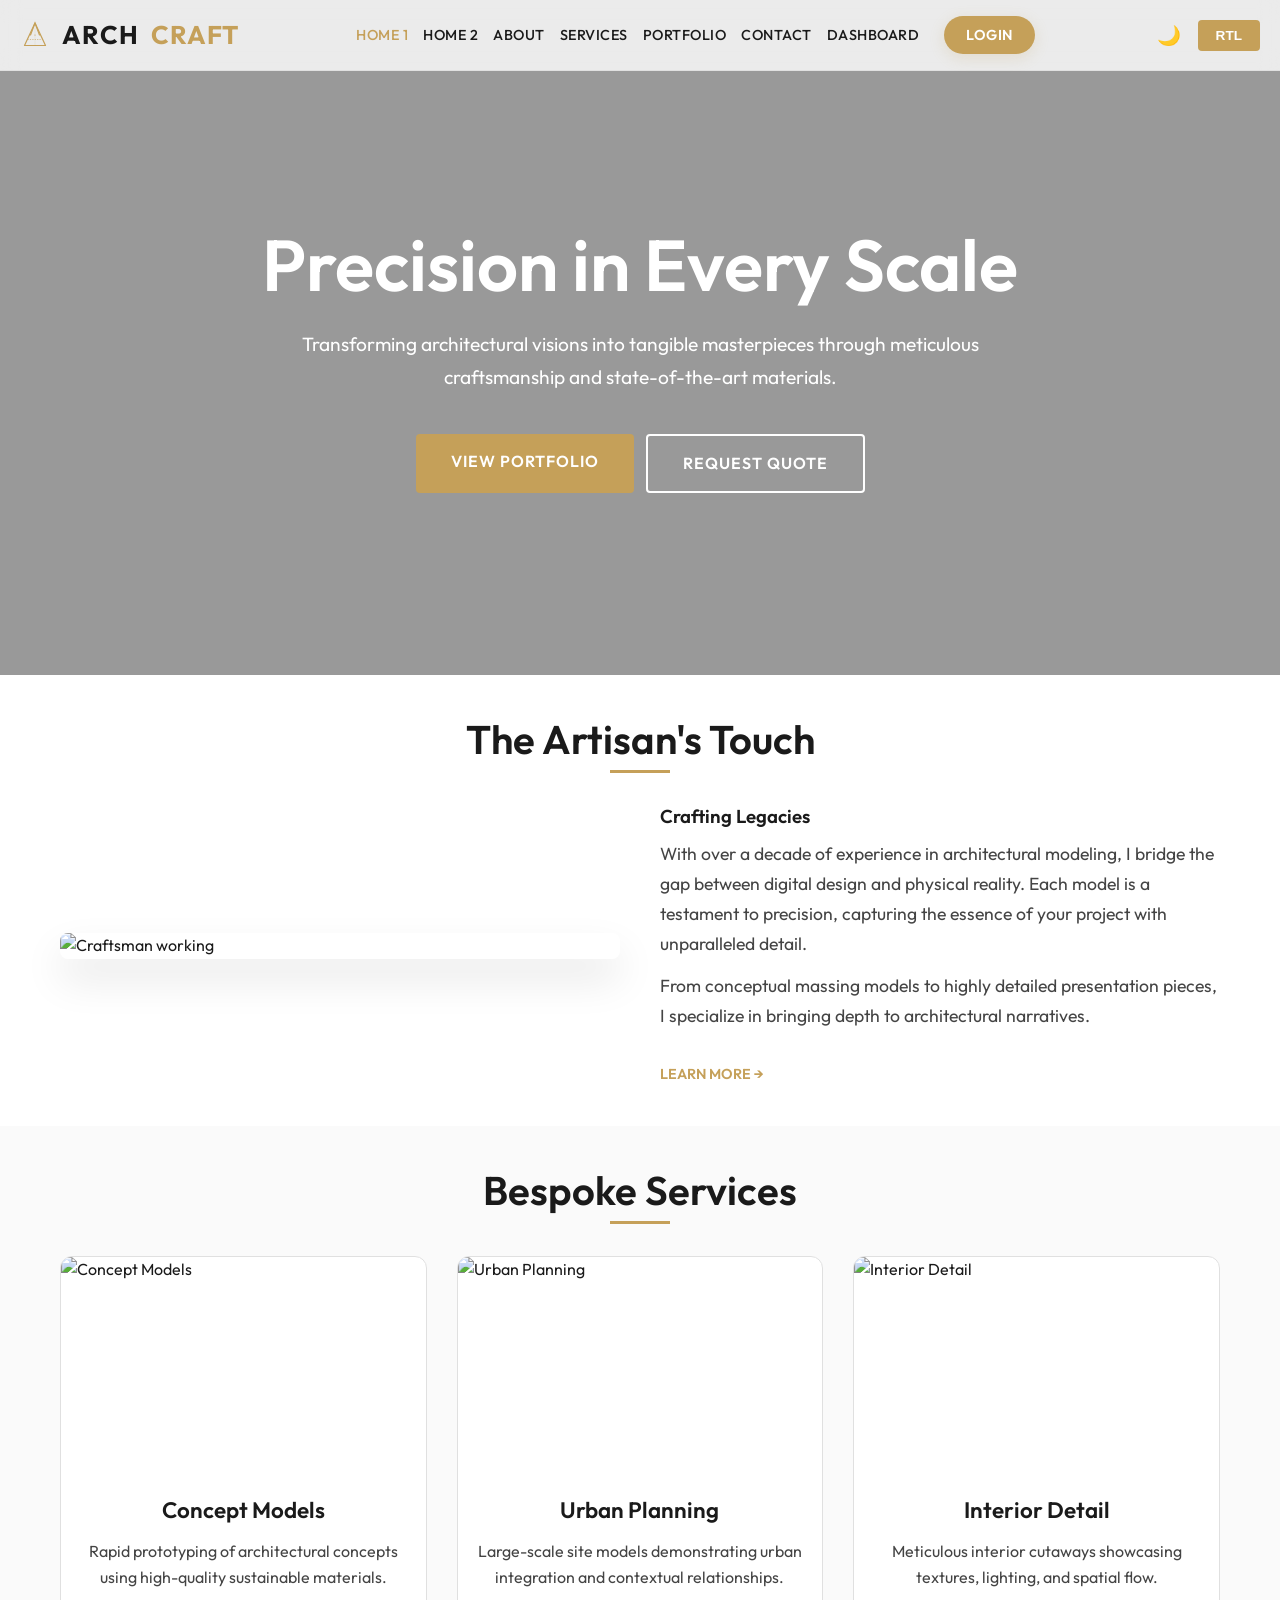
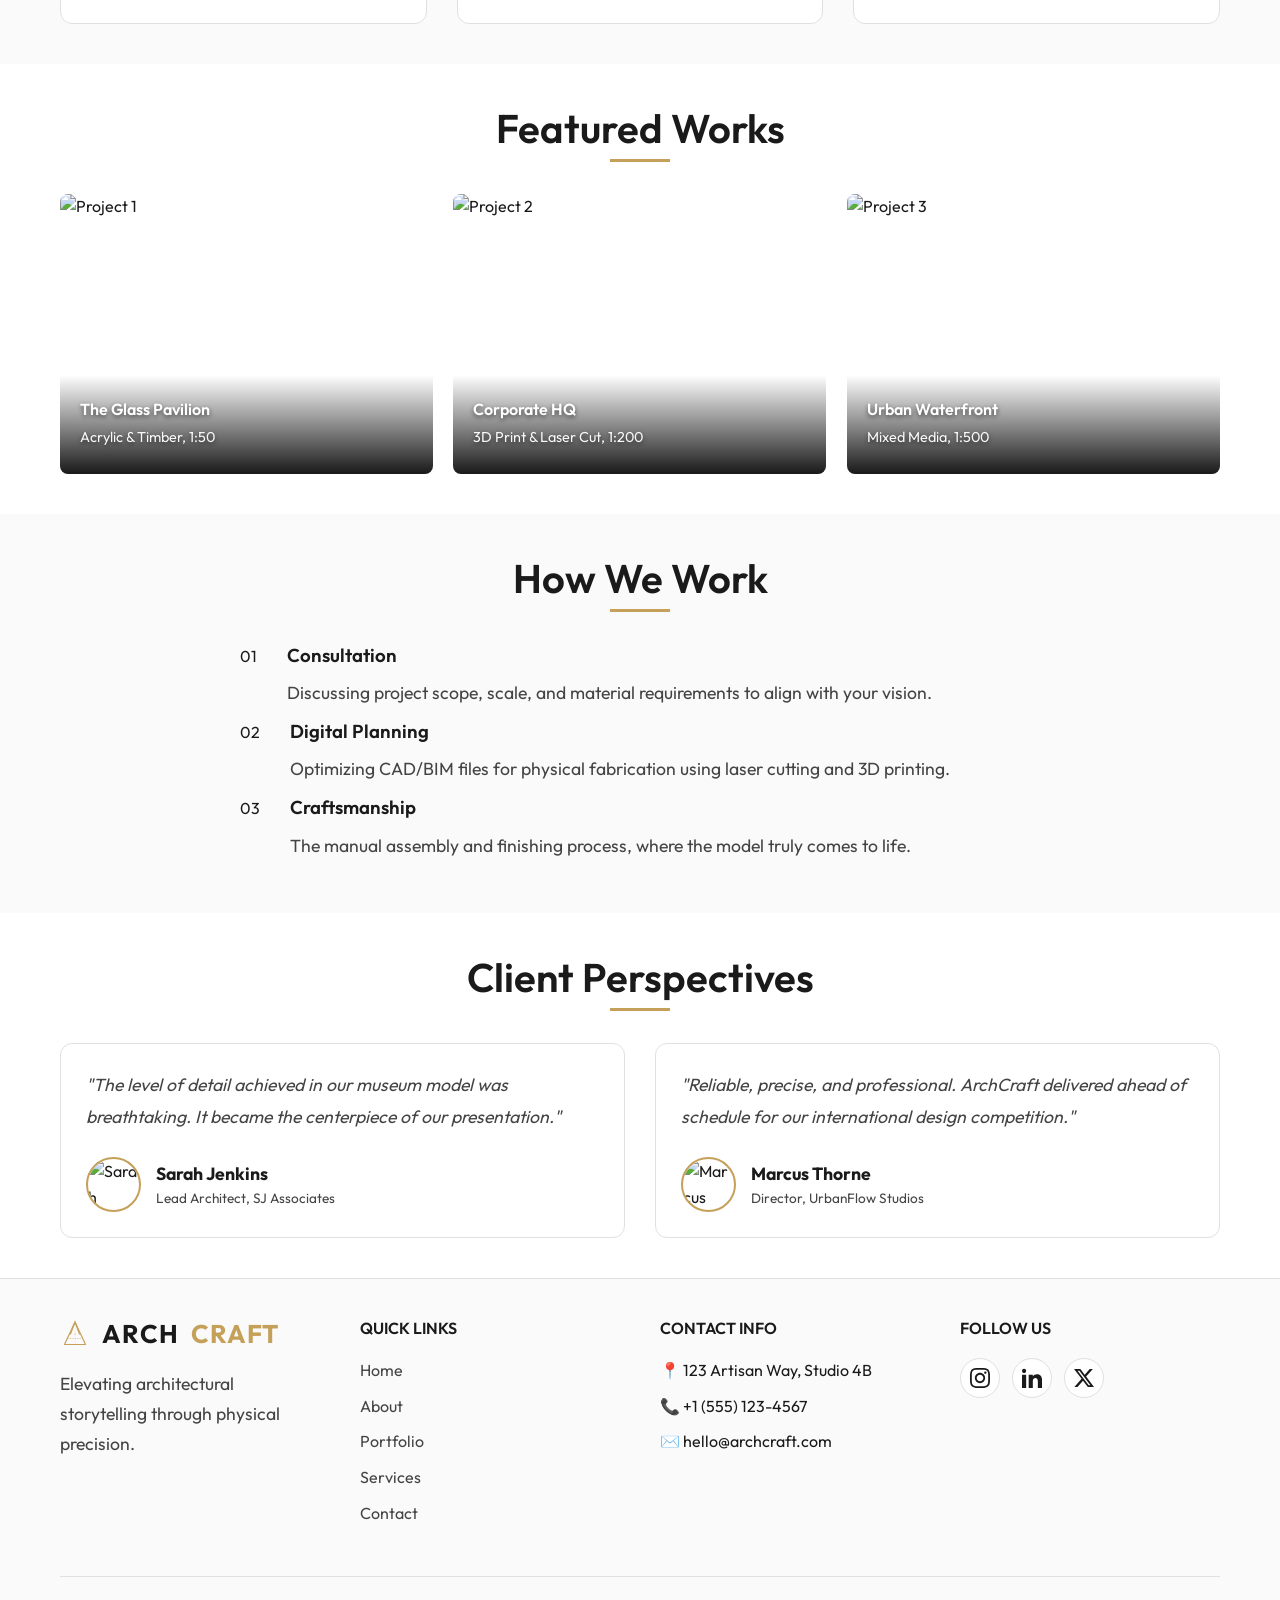
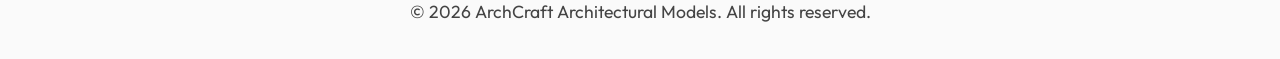
==== commit b12c80aa: "corrections2" ====
--- a/index.html
+++ b/index.html
@@ -48,7 +48,7 @@
         <!-- Section 1: Hero -->
         <section class="hero">
             <div class="hero-bg"
-                style="background-image: url('https://images.pexels.com/photos/323705/pexels-photo-323705.jpeg');">
+                style="background-image: url('https://images.pexels.com/photos/323705/pexels-photo-323705.jpeg?auto=compress&cs=tinysrgb&w=1600');">
             </div>
             <div class="hero-overlay"></div>
             <div class="hero-content">
@@ -70,7 +70,7 @@
             </div>
             <div class="row-to-col animate" data-animation="fade-in">
                 <div style="flex: 1; min-width: 300px;" class="animate" data-animation="zoom-in">
-                    <img src="https://images.pexels.com/photos/3183183/pexels-photo-3183183.jpeg"
+                    <img src="https://images.pexels.com/photos/3183183/pexels-photo-3183183.jpeg?auto=compress&cs=tinysrgb&w=800"
                         alt="Craftsman working" style="border-radius: 8px; box-shadow: 0 20px 40px rgba(0,0,0,0.1);">
                 </div>
                 <div style="flex: 1; min-width: 300px;" class="animate" data-animation="slide-right">
@@ -95,7 +95,7 @@
                 <div style="display: grid; grid-template-columns: repeat(auto-fit, minmax(280px, 1fr)); gap: 30px;">
                     <div class="service-card animate" data-animation="slide-up">
                         <div class="service-image">
-                            <img src="https://images.pexels.com/photos/1109541/pexels-photo-1109541.jpeg"
+                            <img src="https://images.pexels.com/photos/1109541/pexels-photo-1109541.jpeg?auto=compress&cs=tinysrgb&w=600"
                                 alt="Concept Models">
                         </div>
                         <div class="service-content">
@@ -105,7 +105,7 @@
                     </div>
                     <div class="service-card animate" data-animation="slide-up">
                         <div class="service-image">
-                            <img src="https://images.pexels.com/photos/2514002/pexels-photo-2514002.jpeg"
+                            <img src="https://images.pexels.com/photos/2514002/pexels-photo-2514002.jpeg?auto=compress&cs=tinysrgb&w=600"
                                 alt="Urban Planning">
                         </div>
                         <div class="service-content">
@@ -115,7 +115,7 @@
                     </div>
                     <div class="service-card animate" data-animation="slide-up">
                         <div class="service-image">
-                            <img src="https://images.pexels.com/photos/1036657/pexels-photo-1036657.jpeg"
+                            <img src="https://images.pexels.com/photos/1036657/pexels-photo-1036657.jpeg?auto=compress&cs=tinysrgb&w=600"
                                 alt="Interior Detail">
                         </div>
                         <div class="service-content">
@@ -138,8 +138,7 @@
                     style="position: relative; overflow: hidden; border-radius: 8px; aspect-ratio: 4/3;">
                     <img src="https://images.pexels.com/photos/1216589/pexels-photo-1216589.jpeg" alt="Project 1"
                         style="width: 100%; height: 100%; object-fit: cover;">
-                    <div
-                        style="position: absolute; bottom: 0; left: 0; width: 100%; padding: 20px; background: linear-gradient(transparent, rgba(0,0,0,0.8)); color: #fff;">
+                    <div class="portfolio-overlay">
                         <h4>The Glass Pavilion</h4>
                         <p>Acrylic & Timber, 1:50</p>
                     </div>
@@ -148,8 +147,7 @@
                     style="position: relative; overflow: hidden; border-radius: 8px; aspect-ratio: 4/3;">
                     <img src="https://images.pexels.com/photos/382297/pexels-photo-382297.jpeg" alt="Project 2"
                         style="width: 100%; height: 100%; object-fit: cover;">
-                    <div
-                        style="position: absolute; bottom: 0; left: 0; width: 100%; padding: 20px; background: linear-gradient(transparent, rgba(0,0,0,0.8)); color: #fff;">
+                    <div class="portfolio-overlay">
                         <h4>Corporate HQ</h4>
                         <p>3D Print & Laser Cut, 1:200</p>
                     </div>
@@ -158,8 +156,7 @@
                     style="position: relative; overflow: hidden; border-radius: 8px; aspect-ratio: 4/3;">
                     <img src="https://images.pexels.com/photos/434645/pexels-photo-434645.jpeg" alt="Project 3"
                         style="width: 100%; height: 100%; object-fit: cover;">
-                    <div
-                        style="position: absolute; bottom: 0; left: 0; width: 100%; padding: 20px; background: linear-gradient(transparent, rgba(0,0,0,0.8)); color: #fff;">
+                    <div class="portfolio-overlay">
                         <h4>Urban Waterfront</h4>
                         <p>Mixed Media, 1:500</p>
                     </div>
--- a/assets/css/style.css
+++ b/assets/css/style.css
@@ -12,7 +12,7 @@
     --accent-color: #c5a059;
     /* Gold/Brass accent for craft feel */
     --text-primary: #1a1a1a;
-    --text-secondary: #666666;
+    --text-secondary: #444444;
     --bg-primary: #ffffff;
     --bg-secondary: #fafafa;
     --border-color: #e0e0e0;
@@ -20,10 +20,10 @@
 
     /* Spacing */
     --space-xs: 0.5rem;
-    --space-sm: 1rem;
-    --space-md: 2rem;
-    --space-lg: 4rem;
-    --space-xl: 8rem;
+    --space-sm: 0.75rem;
+    --space-md: 1.25rem;
+    --space-lg: 2.5rem;
+    --space-xl: 4rem;
 
     /* Transitions */
     --transition: all 0.3s ease;
@@ -37,11 +37,36 @@
     --secondary-color: #1a1a1a;
     --accent-color: #d4b475;
     --text-primary: #f5f5f5;
-    --text-secondary: #b0b0b0;
+    --text-secondary: #cccccc;
     --bg-primary: #0f0f0f;
     --bg-secondary: #1a1a1a;
     --border-color: #333333;
     --header-bg: rgba(15, 15, 15, 0.8);
+}
+
+.portfolio-overlay {
+    position: absolute;
+    bottom: 0;
+    left: 0;
+    width: 100%;
+    padding: 25px 20px;
+    background: linear-gradient(transparent, rgba(0,0,0,0.9));
+    color: #ffffff !important;
+    text-align: left;
+}
+
+.portfolio-overlay h3, 
+.portfolio-overlay h4, 
+.portfolio-overlay p {
+    color: #ffffff !important;
+    text-shadow: 0 2px 5px rgba(0,0,0,0.6);
+    margin: 0;
+}
+
+.portfolio-overlay p {
+    font-size: 0.9rem;
+    opacity: 0.95;
+    margin-top: 5px;
 }
 
 /* Reset & Base */
@@ -79,17 +104,24 @@
     margin-bottom: var(--space-sm);
 }
 
-@media (max-width: 768px) {
-    h1 {
-        font-size: 2.5rem !important;
-    }
-
-    h2 {
-        font-size: 2rem !important;
-    }
-
-    h3 {
-        font-size: 1.5rem !important;
+@media (max-width: 1150px) {
+    h1 { font-size: 2.2rem !important; line-height: 1.2 !important; }
+    h2 { font-size: 1.8rem !important; line-height: 1.3 !important; }
+    h3 { font-size: 1.5rem !important; line-height: 1.3 !important; }
+    h4 { font-size: 1.2rem !important; }
+    p, li { font-size: 1rem !important; line-height: 1.6 !important; }
+    
+    .btn {
+        padding: 12px 24px !important;
+        font-size: 0.9rem !important;
+    }
+    
+    nav ul li a {
+        font-size: 0.85rem !important;
+    }
+
+    .footer-bottom p {
+        font-size: 0.85rem !important;
     }
 }
 
@@ -156,24 +188,22 @@
     color: var(--text-primary);
 }
 
+.logo span {
+    color: var(--accent-color);
+}
+
 .logo-img {
     height: 30px;
-    /* Visually matches the 1.6rem text height */
     width: auto;
     object-fit: contain;
     display: block;
-    transition: none;
-    /* Keep size consistent on scroll */
-}
-
-.logo span {
-    color: var(--accent-color);
 }
 
 nav ul {
     display: flex;
-    gap: 20px;
-    /* Reduced to fit all navigation items in one line */
+    list-style: none;
+    gap: 25px;
+    align-items: center;
 }
 
 nav ul li a {
@@ -182,12 +212,28 @@
     text-transform: uppercase;
     letter-spacing: 0.5px;
     white-space: nowrap;
-    /* Prevents items like "Home 1" from breaking into two lines */
+    transition: var(--transition);
+    color: var(--text-primary);
 }
 
 nav ul li a:hover,
 nav ul li a.active {
     color: var(--accent-color);
+}
+
+@media (max-width: 1350px) {
+    nav ul {
+        gap: 15px;
+    }
+}
+
+@media (max-width: 1250px) {
+    nav ul {
+        gap: 8px;
+    }
+    nav ul li a {
+        font-size: 0.8rem;
+    }
 }
 
 /* Navigation CTA Button */
@@ -214,7 +260,7 @@
     color: #000 !important;
 }
 
-@media (max-width: 992px) {
+@media (max-width: 1150px) {
     nav ul li a.nav-cta {
         margin-left: 0;
         margin-top: 10px;
@@ -267,6 +313,46 @@
     transition: var(--transition);
 }
 
+@media (max-width: 1150px) {
+    .hamburger {
+        display: block;
+    }
+
+    nav {
+        position: absolute;
+        top: 70px;
+        left: -100%;
+        width: 100%;
+        background: var(--bg-primary);
+        padding: var(--space-md);
+        transition: var(--transition);
+        border-bottom: 1px solid var(--border-color);
+    }
+
+    nav.active {
+        left: 0;
+    }
+
+    nav ul {
+        flex-direction: column;
+        align-items: center;
+        gap: 15px;
+    }
+
+    #rtl-toggle {
+        display: none;
+    }
+
+    .mobile-rtl-link {
+        display: block;
+        margin-top: 20px;
+        padding-top: 20px;
+        border-top: 1px solid var(--border-color);
+        width: 100%;
+        text-align: center;
+    }
+}
+
 @media (max-width: 768px) {
     .mobile-rtl-link {
         display: block;
@@ -277,7 +363,8 @@
 
 /* Hero Section */
 .hero {
-    height: 100vh;
+    height: 75vh;
+    min-height: 600px;
     width: 100%;
     display: flex;
     align-items: center;
@@ -286,12 +373,13 @@
     overflow: hidden;
     color: #ffffff;
     text-align: center;
+    padding-top: 80px;
 }
 
 .hero.hero-inner {
-    height: 60vh;
+    height: 50vh;
     min-height: 450px;
-    padding-top: 70px;
+    padding-top: 100px;
 }
 
 .hero-bg {
@@ -302,6 +390,7 @@
     height: 100%;
     background-size: cover;
     background-position: center;
+    background-repeat: no-repeat;
     z-index: -1;
     transition: transform 0.5s ease-out;
 }
@@ -341,37 +430,17 @@
 }
 
 /* Global Stacking Utilities for Mobile/Tablet */
-@media (max-width: 1023px) {
+@media (max-width: 1150px) {
     .container {
         padding: 0 var(--space-md);
     }
-
-    .hero h1 {
-        font-size: 3rem;
-        line-height: 1.1;
-    }
-
-    .hero p {
-        font-size: 1.1rem;
-        margin-bottom: var(--space-md);
-    }
-}
-
-@media (max-width: 768px) {
-    .hero h1 {
-        font-size: 2.8rem;
-    }
-
+}
+
+@media (max-width: 1150px) {
     .hero {
         height: auto;
         min-height: 100vh;
-        padding: 120px 0 60px;
-    }
-}
-
-@media (max-width: 480px) {
-    .hero h1 {
-        font-size: 2.2rem;
+        padding: 100px 0 40px;
     }
 }
 
@@ -517,7 +586,7 @@
 }
 
 .btn-light:hover {
-    background: var(--primary-color);
+    background: var(--accent-color);
     color: #fff !important;
     transform: translateY(-5px);
     box-shadow: 0 15px 30px rgba(0, 0, 0, 0.2);
@@ -536,7 +605,7 @@
     z-index: 100;
 }
 
-.dashboard-user-section {
+.dashboard-controls {
     display: flex;
     align-items: center;
     gap: 15px;
@@ -556,8 +625,8 @@
 }
 
 .sidebar-logo {
-    padding: var(--space-md);
-    margin-bottom: var(--space-lg);
+    padding: var(--space-sm);
+    margin-bottom: var(--space-md);
     border-bottom: 1px solid var(--border-color);
 }
 
@@ -577,27 +646,69 @@
     .container {
         padding: 0 var(--space-md);
     }
+}
+
+.row-to-col, .img-first-stack {
+    display: flex;
+    align-items: center;
+    gap: var(--space-lg);
+}
+
+@media (max-width: 1150px) {
     .row-to-col {
         display: flex !important;
         flex-direction: column !important;
         gap: 30px !important;
-        text-align: center !important;
+        text-align: left !important;
     }
     .row-to-col > div {
         width: 100% !important;
         flex: none !important;
+    }
+    /* Reduce image size in tab view */
+    .row-to-col img {
+        width: 60% !important;
+        max-width: 450px !important;
+        max-height: 400px !important;
+        object-fit: cover !important;
+        height: auto !important;
+        margin: 20px auto !important;
+        display: block !important;
+        border-radius: 15px !important;
     }
     .img-first-stack {
         display: flex !important;
         flex-direction: column-reverse !important;
         gap: 30px !important;
-        text-align: center !important;
-    }
+        text-align: left !important;
+    }
+    .custom-list li {
+        justify-content: center;
+    }
+}
+
+.hero-split {
+    display: flex;
+    align-items: center;
+    width: 100%;
+    height: 100%;
+}
+
+.hero-split > div {
+    flex: 1;
+}
+
+.hero-img-container {
+    height: 100%;
+    overflow: hidden;
+}
+
+@media (max-width: 768px) {
     .hero-split {
         display: flex !important;
         flex-direction: column !important;
         height: auto !important;
-        min-height: 100vh;
+        min-height: 80vh;
     }
     .hero-split > div {
         width: 100% !important;
@@ -705,9 +816,16 @@
     color: var(--accent-color);
 }
 
+/* Generic section image constraints */
+section img {
+    max-height: 550px;
+    width: 100%;
+    object-fit: cover;
+}
+
 /* Sections */
 section {
-    padding: var(--space-xl) 0;
+    padding: var(--space-lg) 0;
 }
 
 @media (max-width: 1024px) {
@@ -724,8 +842,8 @@
 
 /* Fix for when container class is applied directly to section */
 section.container {
-    padding-top: var(--space-xl);
-    padding-bottom: var(--space-xl);
+    padding-top: var(--space-lg);
+    padding-bottom: var(--space-lg);
 }
 
 @media (max-width: 1024px) {
@@ -744,7 +862,7 @@
 
 .section-title {
     text-align: center;
-    margin-bottom: var(--space-lg);
+    margin-bottom: var(--space-md);
 }
 
 .section-title h2 {
@@ -973,7 +1091,7 @@
     cursor: pointer;
 }
 
-@media (max-width: 992px) {
+@media (max-width: 1150px) {
     .hamburger {
         display: block;
     }
@@ -1121,7 +1239,7 @@
 
 /* Testimonials */
 .testimonial-card {
-    padding: 35px;
+    padding: 25px;
     border: 1px solid var(--border-color);
     border-radius: 12px;
     background: var(--bg-primary);
@@ -1178,9 +1296,9 @@
 .footer-socials .social-icon:hover {
     background: var(--accent-color);
     border-color: var(--accent-color);
-    color: #fff;
+    color: #1a1a1a; /* Darker color for better contrast on gold background */
     transform: translateY(-5px);
-    box-shadow: 0 5px 15px rgba(197, 160, 89, 0.3);
+    box-shadow: 0 5px 15px rgba(197, 160, 89, 0.4);
 }
 
 .footer-socials .social-icon svg {
@@ -1247,43 +1365,31 @@
 }
 
 /* Mobile CTA Button Stacking */
-@media (max-width: 576px) {
+@media (max-width: 1150px) {
     .cta-btns {
         flex-direction: column;
         gap: 15px;
         align-items: center;
-        /* Center the buttons instead of full-width if they are block */
     }
 
     .cta-btns .btn {
-        display: inline-block;
-        /* Changed from block to inline-block to allow smaller size */
         width: auto;
         min-width: 200px;
-        padding: 12px 24px;
-        font-size: 0.9rem;
         text-align: center;
     }
 }
 
-@media (max-width: 480px) {
-    .btn {
-        padding: 10px 20px;
-        font-size: 0.85rem;
-    }
-}
-
-@media (max-width: 1023px) {
+@media (max-width: 1150px) {
     .contact-info-item h3 {
-        justify-content: center;
+        justify-content: flex-start;
     }
     
     .contact-info-item p {
-        text-align: center;
+        text-align: left;
     }
     
     .contact-socials {
-        justify-content: center !important;
+        justify-content: flex-start !important;
     }
 }
 
@@ -1295,15 +1401,15 @@
     text-align: left !important;
 }
 
-@media (max-width: 480px) {
+@media (max-width: 1150px) {
     .process-item {
-        gap: 15px !important;
+        gap: 20px !important;
     }
     
     .process-item .step-num {
-        width: 45px !important;
-        height: 45px !important;
-        font-size: 1.1rem !important;
+        width: 50px !important;
+        height: 50px !important;
+        font-size: 1.2rem !important;
     }
 }
 
@@ -1360,42 +1466,33 @@
     align-items: center;
 }
 
-@media (max-width: 992px) {
-    .studio-wrapper {
+@media (max-width: 1150px) {
+    .studio-wrapper, .studio-wrapper-reverse {
         grid-template-columns: 1fr;
         gap: 40px;
-        text-align: center;
+        text-align: left;
     }
     
-    .studio-wrapper .lab-grid {
+    .studio-wrapper img, .studio-wrapper-reverse img {
+        width: 50% !important;
+        max-width: 500px !important;
+        min-width: 300px !important;
+        height: auto !important;
+        margin: 20px auto !important;
+        display: block !important;
+        border-radius: 15px !important;
+    }
+    
+    .studio-wrapper .lab-grid, .studio-wrapper-reverse .lab-grid {
         justify-content: center;
     }
     
-    .studio-wrapper h3 {
+    .studio-wrapper h3, .studio-wrapper-reverse h3 {
         margin-top: 20px;
     }
 }
 
-@media (max-width: 768px) {
-    .studio-wrapper {
-        gap: 30px;
-    }
-}
-
-.studio-wrapper-reverse {
-    display: grid;
-    grid-template-columns: 1fr 1.2fr;
-    gap: 60px;
-    align-items: center;
-}
-
-@media (max-width: 992px) {
-    .studio-wrapper-reverse {
-        grid-template-columns: 1fr;
-        gap: 40px;
-        text-align: center;
-    }
-    
+@media (max-width: 1150px) {
     .studio-wrapper-reverse div:nth-child(1) {
         order: 2;
     }
@@ -1450,12 +1547,6 @@
     display: none;
     align-items: center;
     gap: 12px;
-}
-
-.dashboard-user-info {
-    display: flex;
-    align-items: center;
-    gap: 15px;
 }
 
 .sidebar-overlay {
@@ -1500,40 +1591,45 @@
     }
 
     .dashboard-header {
-        flex-direction: column !important;
-        align-items: flex-start !important;
+        flex-direction: row !important;
+        align-items: center !important;
+        justify-content: space-between !important;
+        padding: 15px 20px !important;
+        height: 70px !important;
         gap: 15px !important;
-        padding: 20px !important;
-        height: auto !important;
-        border-bottom: 1px solid var(--border-color);
-        width: 100%;
     }
 
     .dashboard-header-top {
+        display: none !important; /* No longer needed with unified row */
+    }
+
+    .welcome-text {
+        flex: 1;
+        margin: 0 !important;
+        text-align: left !important;
+    }
+
+    .welcome-text h2 {
+        font-size: 1rem !important;
+        white-space: nowrap !important;
+        overflow: hidden;
+        text-overflow: ellipsis;
+        max-width: 150px;
+    }
+
+    .dashboard-controls {
         display: flex !important;
-        justify-content: space-between !important;
         align-items: center !important;
-        width: 100% !important;
-        margin-bottom: 10px !important;
-    }
-
-    .welcome-text {
-        width: 100% !important;
-        margin: 10px 0 !important;
-    }
-
-    .welcome-text h2 {
-        font-size: 1.1rem !important;
-        white-space: normal !important;
-        line-height: 1.3 !important;
-    }
-
-    .dashboard-user-section {
-        width: 100% !important;
+        gap: 10px !important;
+    }
+
+    .dashboard-controls #rtl-toggle {
+        display: block !important;
+    }
+
+    .dashboard-hamburger {
+        display: flex !important;
         margin: 0 !important;
-        padding-top: 15px;
-        border-top: 1px solid var(--border-color);
-        display: block !important;
     }
 
     /* Strict One-by-One Stacking */
@@ -1558,10 +1654,110 @@
         gap: 20px !important;
     }
 
-    table {
-        display: block;
-        width: 100%;
-        overflow-x: auto;
-    }
-}
-
+    .dashboard-content h2 {
+        font-size: 1.3rem !important;
+        margin-bottom: 15px !important;
+    }
+
+    .stat-card h3 {
+        font-size: 0.75rem !important;
+    }
+
+    .stat-card .value {
+        font-size: 1.4rem !important;
+    }
+
+    .sidebar ul li a {
+        font-size: 0.9rem !important;
+    }
+
+    table th, table td {
+        font-size: 0.85rem !important;
+        padding: 10px !important;
+    }
+}
+
+.material-grid {
+    display: grid;
+    grid-template-columns: repeat(2, 1fr);
+    gap: var(--space-lg);
+    max-width: 900px;
+    margin: 0 auto;
+}
+
+@media (max-width: 600px) {
+    .material-grid {
+        grid-template-columns: 1fr;
+        gap: var(--space-md);
+    }
+}
+
+.portfolio-grid, .services-grid {
+    display: grid;
+    grid-template-columns: repeat(3, 1fr);
+    gap: var(--space-md);
+}
+
+@media (max-width: 1150px) and (min-width: 641px) {
+    .portfolio-grid, .services-grid {
+        display: grid !important;
+        grid-template-columns: repeat(2, 1fr) !important;
+        gap: 30px !important;
+    }
+    
+    .portfolio-card, .service-card {
+        width: 100% !important;
+        max-width: 500px !important;
+        margin: 0 auto !important;
+    }
+
+    /* Center the 3rd card specifically if it's the last one */
+    .portfolio-grid > *:last-child:nth-child(odd),
+    .services-grid > *:last-child:nth-child(odd) {
+        grid-column: 1 / span 2;
+        width: calc(50% - 15px) !important;
+        justify-self: center;
+    }
+}
+
+@media (max-width: 768px) {
+    .portfolio-grid .portfolio-card, 
+    .services-grid .service-card {
+        flex: 0 1 100% !important;
+        max-width: 500px !important;
+        margin: 0 auto !important;
+    }
+}
+
+.filter-group {
+    display: flex;
+    justify-content: center;
+    gap: 15px;
+    margin-bottom: var(--space-lg);
+    flex-wrap: wrap;
+}
+
+.filter-btn {
+    padding: 12px 28px;
+    border: 1px solid var(--border-color);
+    background: var(--bg-primary);
+    color: var(--text-primary);
+    border-radius: 4px;
+    cursor: pointer;
+    font-weight: 600;
+    transition: var(--transition);
+    text-transform: uppercase;
+    font-size: 0.85rem;
+    letter-spacing: 1px;
+}
+
+.filter-btn.active, .filter-btn:hover {
+    background: var(--accent-color);
+    color: #fff;
+    border-color: var(--accent-color);
+}
+
+.filter-btn:hover {
+    transform: translateY(-2px);
+    box-shadow: 0 4px 12px rgba(197, 160, 89, 0.2);
+}
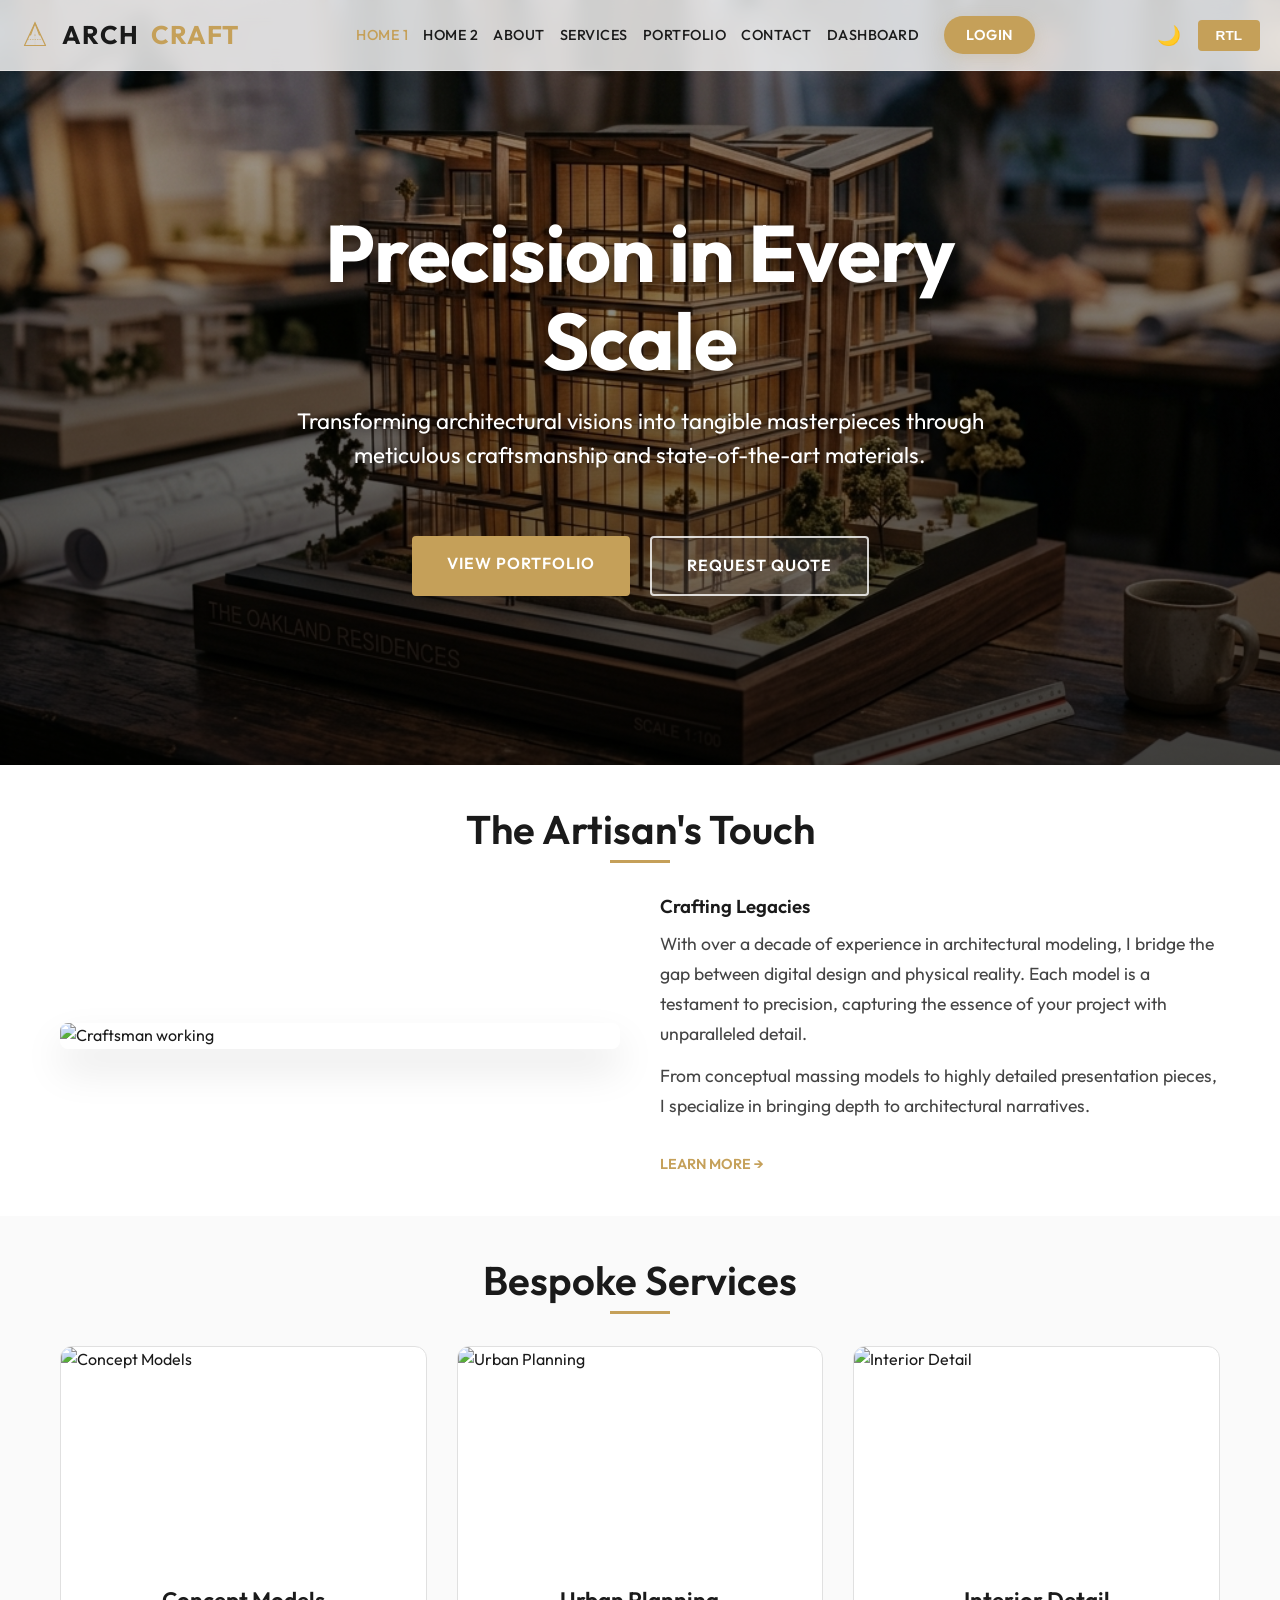
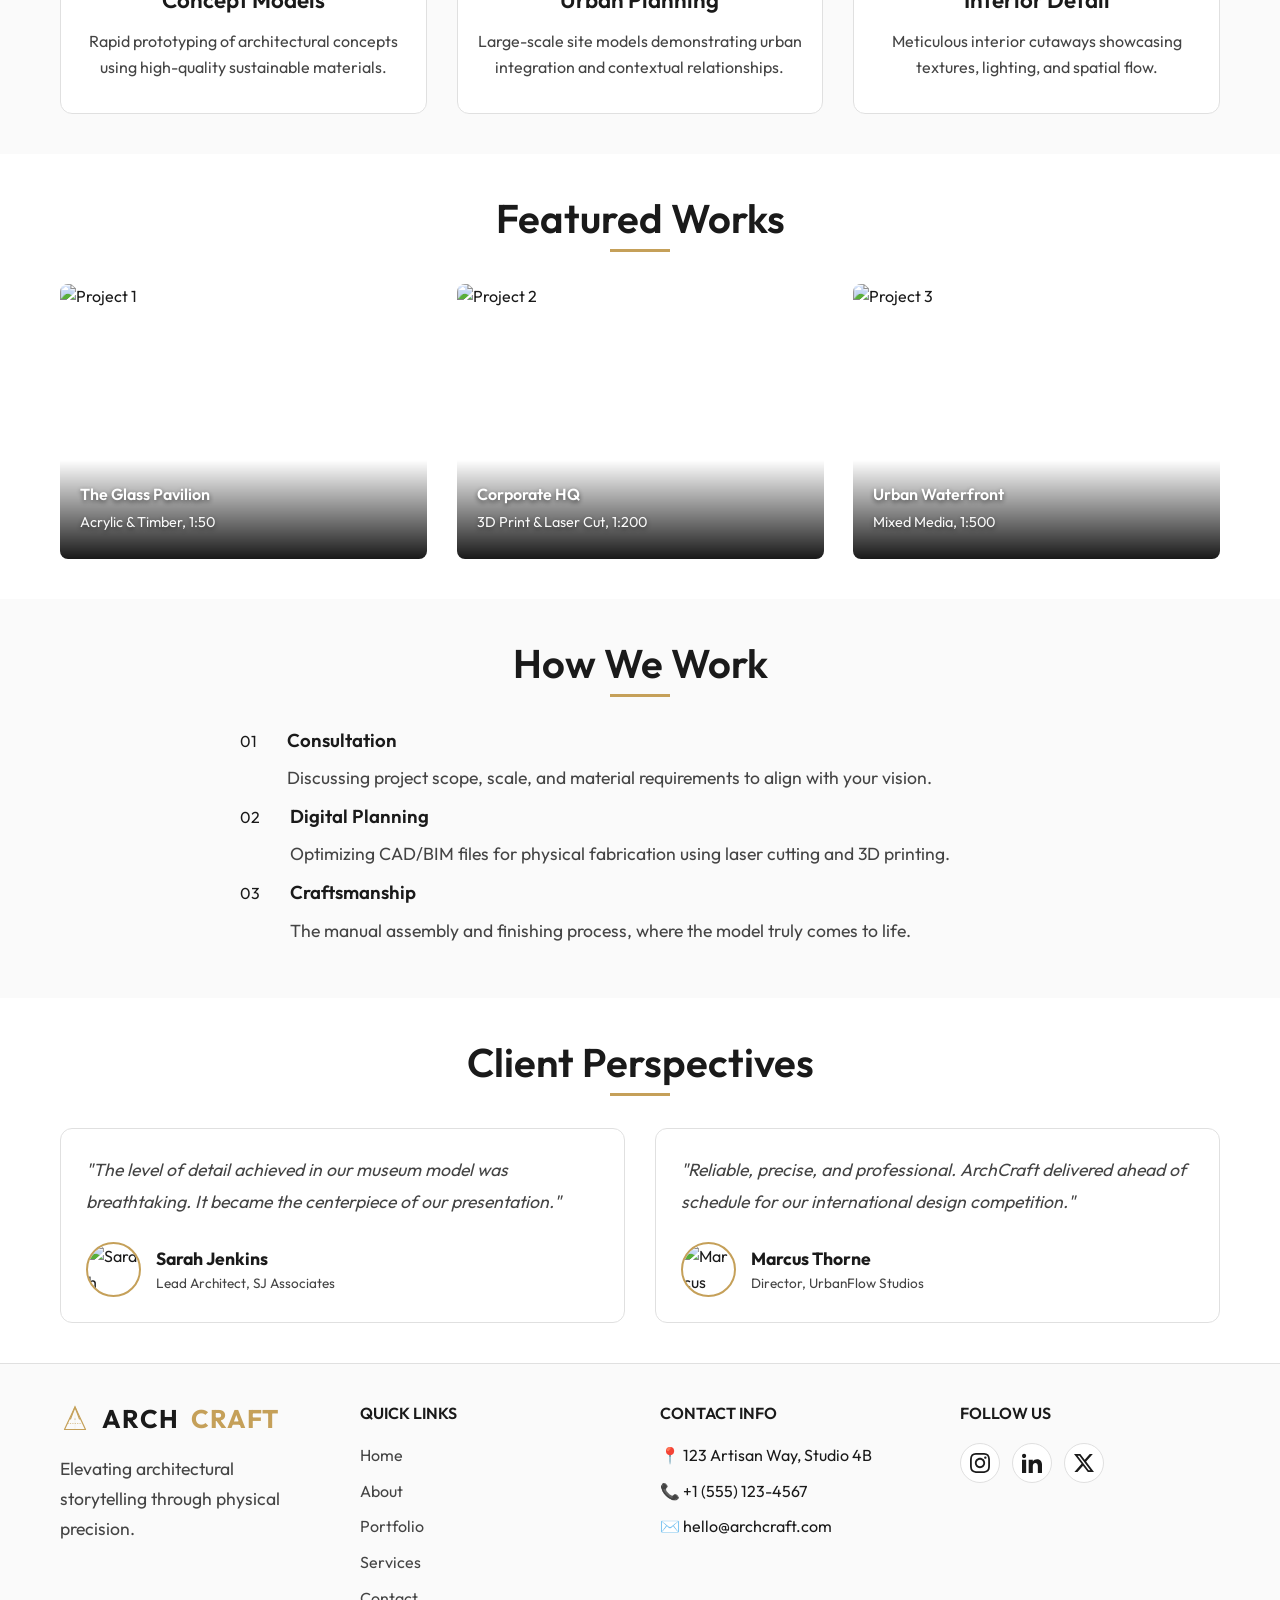
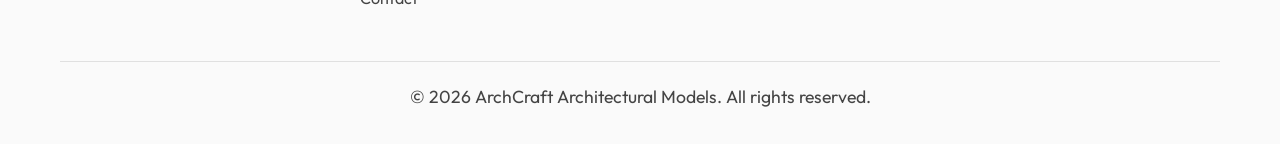
==== commit 526ef04f: "doc3" ====
--- a/index.html
+++ b/index.html
@@ -48,7 +48,7 @@
         <!-- Section 1: Hero -->
         <section class="hero">
             <div class="hero-bg"
-                style="background-image: url('https://images.pexels.com/photos/323705/pexels-photo-323705.jpeg?auto=compress&cs=tinysrgb&w=1600');">
+                style="background-image: url('assets/images/hero-bg.png');">
             </div>
             <div class="hero-overlay"></div>
             <div class="hero-content">
@@ -92,7 +92,7 @@
                 <div class="section-title">
                     <h2 class="animate" data-animation="fade-in">Bespoke Services</h2>
                 </div>
-                <div style="display: grid; grid-template-columns: repeat(auto-fit, minmax(280px, 1fr)); gap: 30px;">
+                <div class="services-grid">
                     <div class="service-card animate" data-animation="slide-up">
                         <div class="service-image">
                             <img src="https://images.pexels.com/photos/1109541/pexels-photo-1109541.jpeg?auto=compress&cs=tinysrgb&w=600"
@@ -133,8 +133,8 @@
             <div class="section-title">
                 <h2 class="animate" data-animation="slide-right">Featured Works</h2>
             </div>
-            <div style="display: grid; grid-template-columns: repeat(auto-fit, minmax(280px, 1fr)); gap: 20px;">
-                <div class="portfolio-item animate" data-animation="zoom-in"
+            <div class="portfolio-grid">
+                <div class="portfolio-card animate" data-animation="zoom-in"
                     style="position: relative; overflow: hidden; border-radius: 8px; aspect-ratio: 4/3;">
                     <img src="https://images.pexels.com/photos/1216589/pexels-photo-1216589.jpeg" alt="Project 1"
                         style="width: 100%; height: 100%; object-fit: cover;">
@@ -143,7 +143,7 @@
                         <p>Acrylic & Timber, 1:50</p>
                     </div>
                 </div>
-                <div class="portfolio-item animate" data-animation="zoom-in"
+                <div class="portfolio-card animate" data-animation="zoom-in"
                     style="position: relative; overflow: hidden; border-radius: 8px; aspect-ratio: 4/3;">
                     <img src="https://images.pexels.com/photos/382297/pexels-photo-382297.jpeg" alt="Project 2"
                         style="width: 100%; height: 100%; object-fit: cover;">
@@ -152,7 +152,7 @@
                         <p>3D Print & Laser Cut, 1:200</p>
                     </div>
                 </div>
-                <div class="portfolio-item animate" data-animation="zoom-in"
+                <div class="portfolio-card animate" data-animation="zoom-in"
                     style="position: relative; overflow: hidden; border-radius: 8px; aspect-ratio: 4/3;">
                     <img src="https://images.pexels.com/photos/434645/pexels-photo-434645.jpeg" alt="Project 3"
                         style="width: 100%; height: 100%; object-fit: cover;">
--- a/assets/css/style.css
+++ b/assets/css/style.css
@@ -111,6 +111,15 @@
     h4 { font-size: 1.2rem !important; }
     p, li { font-size: 1rem !important; line-height: 1.6 !important; }
     
+    li { margin-bottom: 0.8rem; }
+    footer ul li { margin-bottom: 1.1rem !important; }
+    .custom-list li { 
+        margin-bottom: 1.2rem !important; 
+        justify-content: flex-start !important;
+        align-items: flex-start !important;
+        text-align: left !important;
+    }
+    
     .btn {
         padding: 12px 24px !important;
         font-size: 0.9rem !important;
@@ -363,7 +372,7 @@
 
 /* Hero Section */
 .hero {
-    height: 75vh;
+    height: 85vh;
     min-height: 600px;
     width: 100%;
     display: flex;
@@ -374,11 +383,12 @@
     color: #ffffff;
     text-align: center;
     padding-top: 80px;
+    background-color: #000; /* Fallback */
 }
 
 .hero.hero-inner {
-    height: 50vh;
-    min-height: 450px;
+    height: 55vh;
+    min-height: 400px;
     padding-top: 100px;
 }
 
@@ -391,7 +401,7 @@
     background-size: cover;
     background-position: center;
     background-repeat: no-repeat;
-    z-index: -1;
+    z-index: 1;
     transition: transform 0.5s ease-out;
 }
 
@@ -401,20 +411,29 @@
     left: 0;
     width: 100%;
     height: 100%;
-    background: rgba(0, 0, 0, 0.4);
-    z-index: 0;
+    background: linear-gradient(
+        to bottom,
+        rgba(0, 0, 0, 0.3) 0%,
+        rgba(0, 0, 0, 0.5) 50%,
+        rgba(0, 0, 0, 0.7) 100%
+    );
+    z-index: 2;
 }
 
 .hero-content {
     position: relative;
-    z-index: 1;
+    z-index: 3;
     max-width: 800px;
     padding: 0 var(--space-md);
 }
 
 .hero h1 {
-    font-size: 4.5rem;
+    font-size: 5rem;
+    font-weight: 700;
     margin-bottom: var(--space-md);
+    text-shadow: 0 4px 15px rgba(0, 0, 0, 0.5);
+    letter-spacing: -1px;
+    line-height: 1.1;
 }
 
 /* Refined User Section for Mobile */
@@ -439,16 +458,74 @@
 @media (max-width: 1150px) {
     .hero {
         height: auto;
-        min-height: 100vh;
-        padding: 100px 0 40px;
+        min-height: 90vh;
+        padding: 120px 0 60px;
+    }
+
+    .hero h1 {
+        font-size: 3.5rem !important;
+    }
+
+    .hero p {
+        font-size: 1.2rem !important;
+        margin-bottom: var(--space-lg) !important;
+    }
+}
+
+@media (max-width: 768px) {
+    .hero {
+        min-height: 80vh;
+        padding: 100px 0 50px;
+    }
+
+    .hero.hero-inner {
+        min-height: 350px;
+        height: 50vh;
+    }
+
+    .hero h1 {
+        font-size: 2.8rem !important;
+    }
+
+    .hero p {
+        font-size: 1.1rem !important;
+        padding: 0 var(--space-sm) !important;
+    }
+
+    .cta-btns {
+        flex-direction: column;
+        width: 100%;
+        max-width: 300px;
+        margin: 0 auto;
+    }
+
+    .btn {
+        width: 100%;
+        text-align: center;
+        padding: 14px 20px;
+    }
+}
+
+@media (max-width: 480px) {
+    .hero h1 {
+        font-size: 2.2rem !important;
+    }
+    
+    .hero p {
+        font-size: 1rem !important;
     }
 }
 
 .hero p {
-    font-size: 1.2rem;
-    margin-bottom: var(--space-lg);
-    opacity: 0.9;
-    color: inherit;
+    font-size: 1.4rem;
+    margin-bottom: var(--space-xl);
+    opacity: 1;
+    color: #ffffff;
+    max-width: 700px;
+    margin-left: auto;
+    margin-right: auto;
+    text-shadow: 0 2px 10px rgba(0, 0, 0, 0.4);
+    line-height: 1.5;
 }
 
 p {
@@ -460,8 +537,9 @@
 
 .cta-btns {
     display: flex;
-    gap: var(--space-sm);
+    gap: var(--space-md);
     justify-content: center;
+    flex-wrap: wrap;
 }
 
 .btn {
@@ -488,9 +566,10 @@
 }
 
 .btn-secondary {
-    background: transparent;
+    background: rgba(255, 255, 255, 0.1);
+    backdrop-filter: blur(5px);
     color: #fff;
-    border: 2px solid #fff;
+    border: 2px solid rgba(255, 255, 255, 0.8);
 }
 
 .btn-secondary:hover {
@@ -562,11 +641,13 @@
 
 .custom-list li {
     display: flex;
-    align-items: center;
+    align-items: flex-start;
+    justify-content: flex-start;
     gap: 15px;
     margin-bottom: 12px;
     font-size: 1.1rem;
     color: var(--text-primary);
+    text-align: left;
 }
 
 .custom-list li::before {
@@ -576,6 +657,7 @@
     background: var(--accent-color);
     border-radius: 50%;
     flex-shrink: 0;
+    margin-top: 8px; /* Align with first line of text */
 }
 
 .btn-light {
@@ -597,7 +679,8 @@
     display: flex;
     justify-content: space-between;
     align-items: center;
-    padding: var(--space-md) var(--space-lg);
+    padding: 0 var(--space-lg);
+    height: 80px;
     background: var(--bg-primary);
     border-bottom: 1px solid var(--border-color);
     position: sticky;
@@ -667,8 +750,8 @@
     }
     /* Reduce image size in tab view */
     .row-to-col img {
-        width: 60% !important;
-        max-width: 450px !important;
+        width: 85% !important;
+        max-width: 500px !important;
         max-height: 400px !important;
         object-fit: cover !important;
         height: auto !important;
@@ -682,8 +765,19 @@
         gap: 30px !important;
         text-align: left !important;
     }
+    .img-first-stack img {
+        width: 85% !important;
+        max-width: 500px !important;
+        height: auto !important;
+        margin: 20px auto !important;
+        display: block !important;
+        border-radius: 12px !important;
+    }
     .custom-list li {
-        justify-content: center;
+        justify-content: flex-start !important;
+        align-items: flex-start !important;
+        text-align: left !important;
+        margin-bottom: 1.2rem !important;
     }
 }
 
@@ -1421,6 +1515,35 @@
 }
 
 @media (max-width: 1024px) {
+    .materials-grid-container {
+        display: flex !important;
+        flex-direction: column !important;
+        gap: 20px !important;
+    }
+    
+    .materials-grid-container .stat-card {
+        display: flex !important;
+        align-items: center !important;
+        gap: 25px !important;
+        text-align: left !important;
+        padding: 20px !important;
+        width: 100% !important;
+    }
+    
+    .materials-grid-container .stat-card div:first-child {
+        width: 180px !important;
+        height: 120px !important;
+        margin-bottom: 0 !important;
+        flex-shrink: 0 !important;
+    }
+
+    .materials-grid-container .stat-card h4 {
+        margin-top: 0 !important;
+        margin-bottom: 8px !important;
+    }
+}
+
+@media (max-width: 1024px) {
     .skills-grid {
         display: flex !important;
         flex-wrap: wrap;
@@ -1511,7 +1634,7 @@
 /* Dashboard Responsiveness & One-by-One Alignment */
 .dashboard-hamburger {
     display: none;
-    font-size: 2rem;
+    font-size: 1.5rem;
     cursor: pointer;
     color: var(--text-primary);
     z-index: 1200; /* Increased to be above sidebar */
@@ -1522,11 +1645,20 @@
 .sidebar-close {
     display: none;
     position: absolute;
-    top: 20px;
-    right: 20px;
-    font-size: 1.5rem;
+    top: 15px;
+    right: 15px;
+    font-size: 1.8rem;
     cursor: pointer;
     color: var(--text-secondary);
+    z-index: 10;
+}
+
+.sidebar .logo {
+    font-size: 1.4rem !important;
+}
+
+.sidebar .logo img {
+    height: 24px !important;
 }
 
 @media (max-width: 1024px) {
@@ -1695,35 +1827,24 @@
 .portfolio-grid, .services-grid {
     display: grid;
     grid-template-columns: repeat(3, 1fr);
-    gap: var(--space-md);
-}
-
-@media (max-width: 1150px) and (min-width: 641px) {
+    gap: 30px;
+}
+
+@media (max-width: 1150px) {
     .portfolio-grid, .services-grid {
-        display: grid !important;
-        grid-template-columns: repeat(2, 1fr) !important;
-        gap: 30px !important;
+        grid-template-columns: repeat(2, 1fr);
+        gap: 25px;
+    }
+}
+
+@media (max-width: 768px) {
+    .portfolio-grid, .services-grid {
+        grid-template-columns: 1fr !important;
+        gap: 20px;
     }
     
     .portfolio-card, .service-card {
         width: 100% !important;
-        max-width: 500px !important;
-        margin: 0 auto !important;
-    }
-
-    /* Center the 3rd card specifically if it's the last one */
-    .portfolio-grid > *:last-child:nth-child(odd),
-    .services-grid > *:last-child:nth-child(odd) {
-        grid-column: 1 / span 2;
-        width: calc(50% - 15px) !important;
-        justify-self: center;
-    }
-}
-
-@media (max-width: 768px) {
-    .portfolio-grid .portfolio-card, 
-    .services-grid .service-card {
-        flex: 0 1 100% !important;
         max-width: 500px !important;
         margin: 0 auto !important;
     }
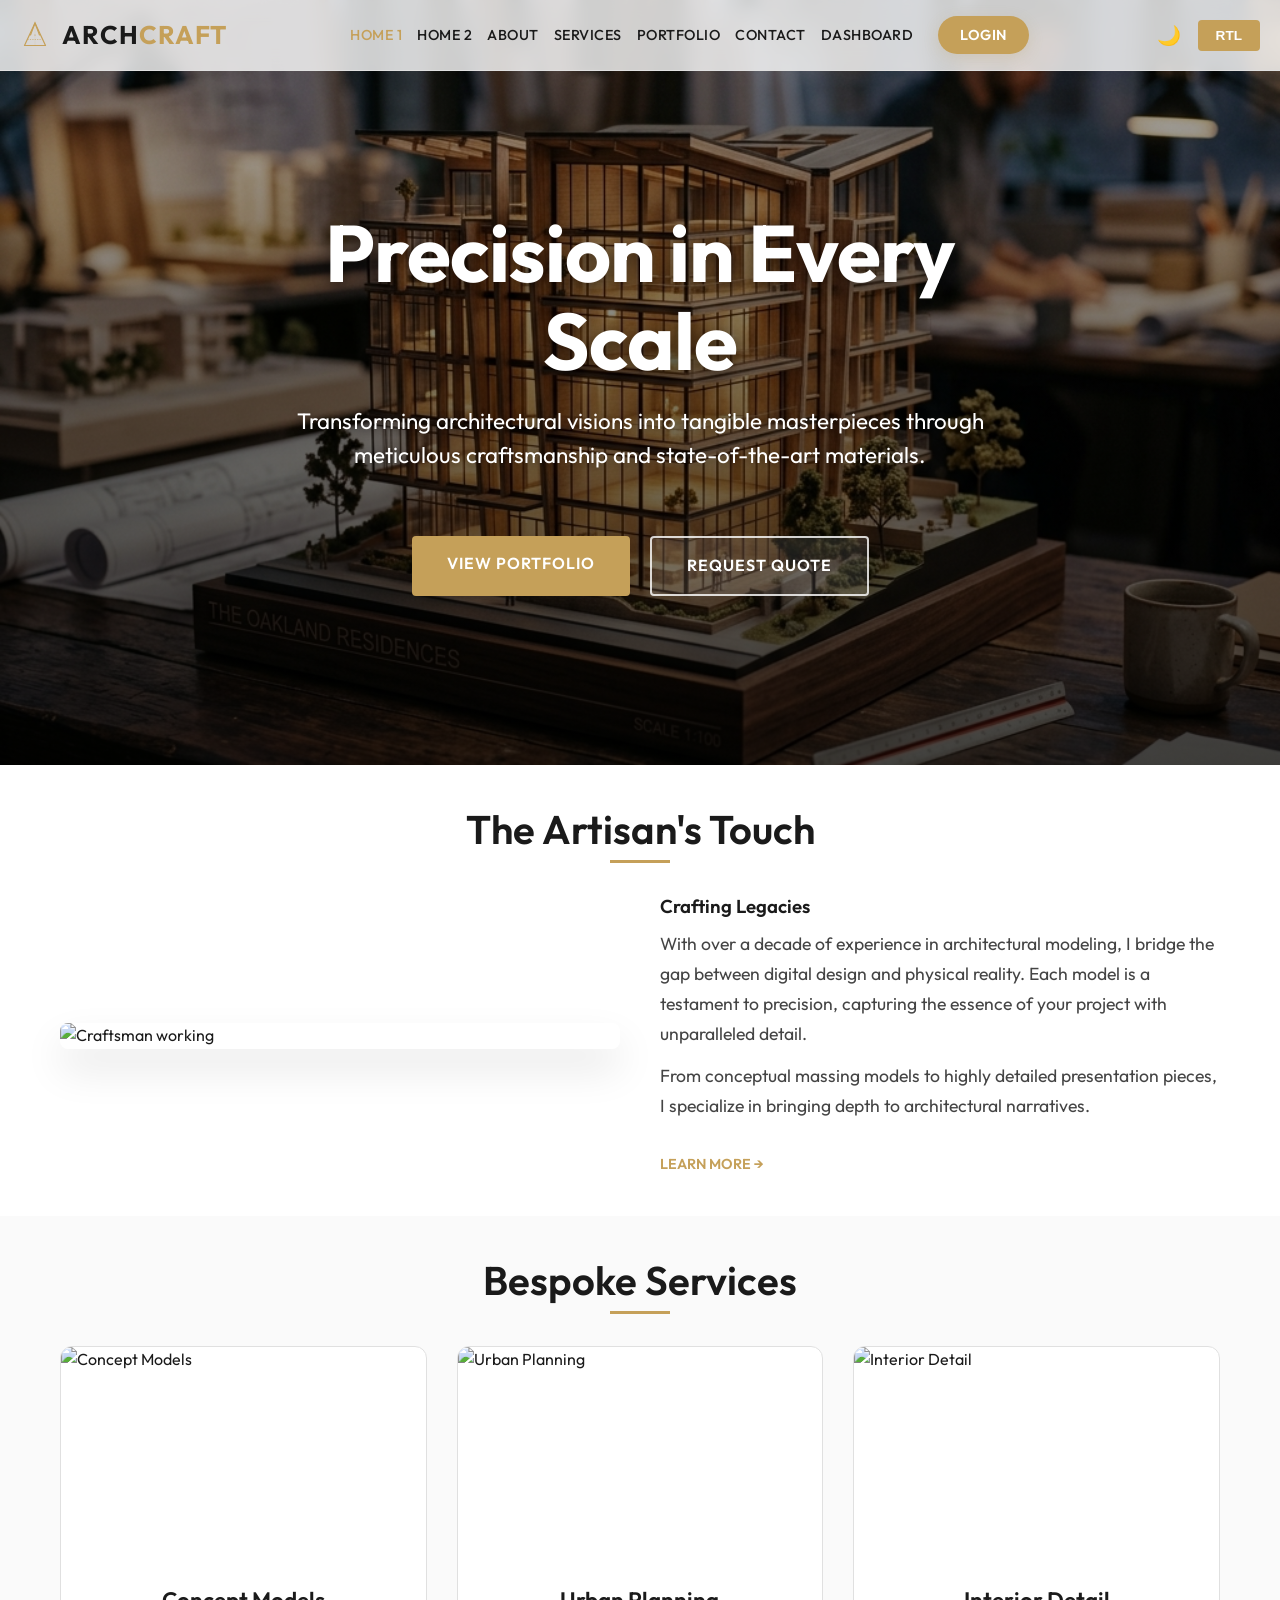
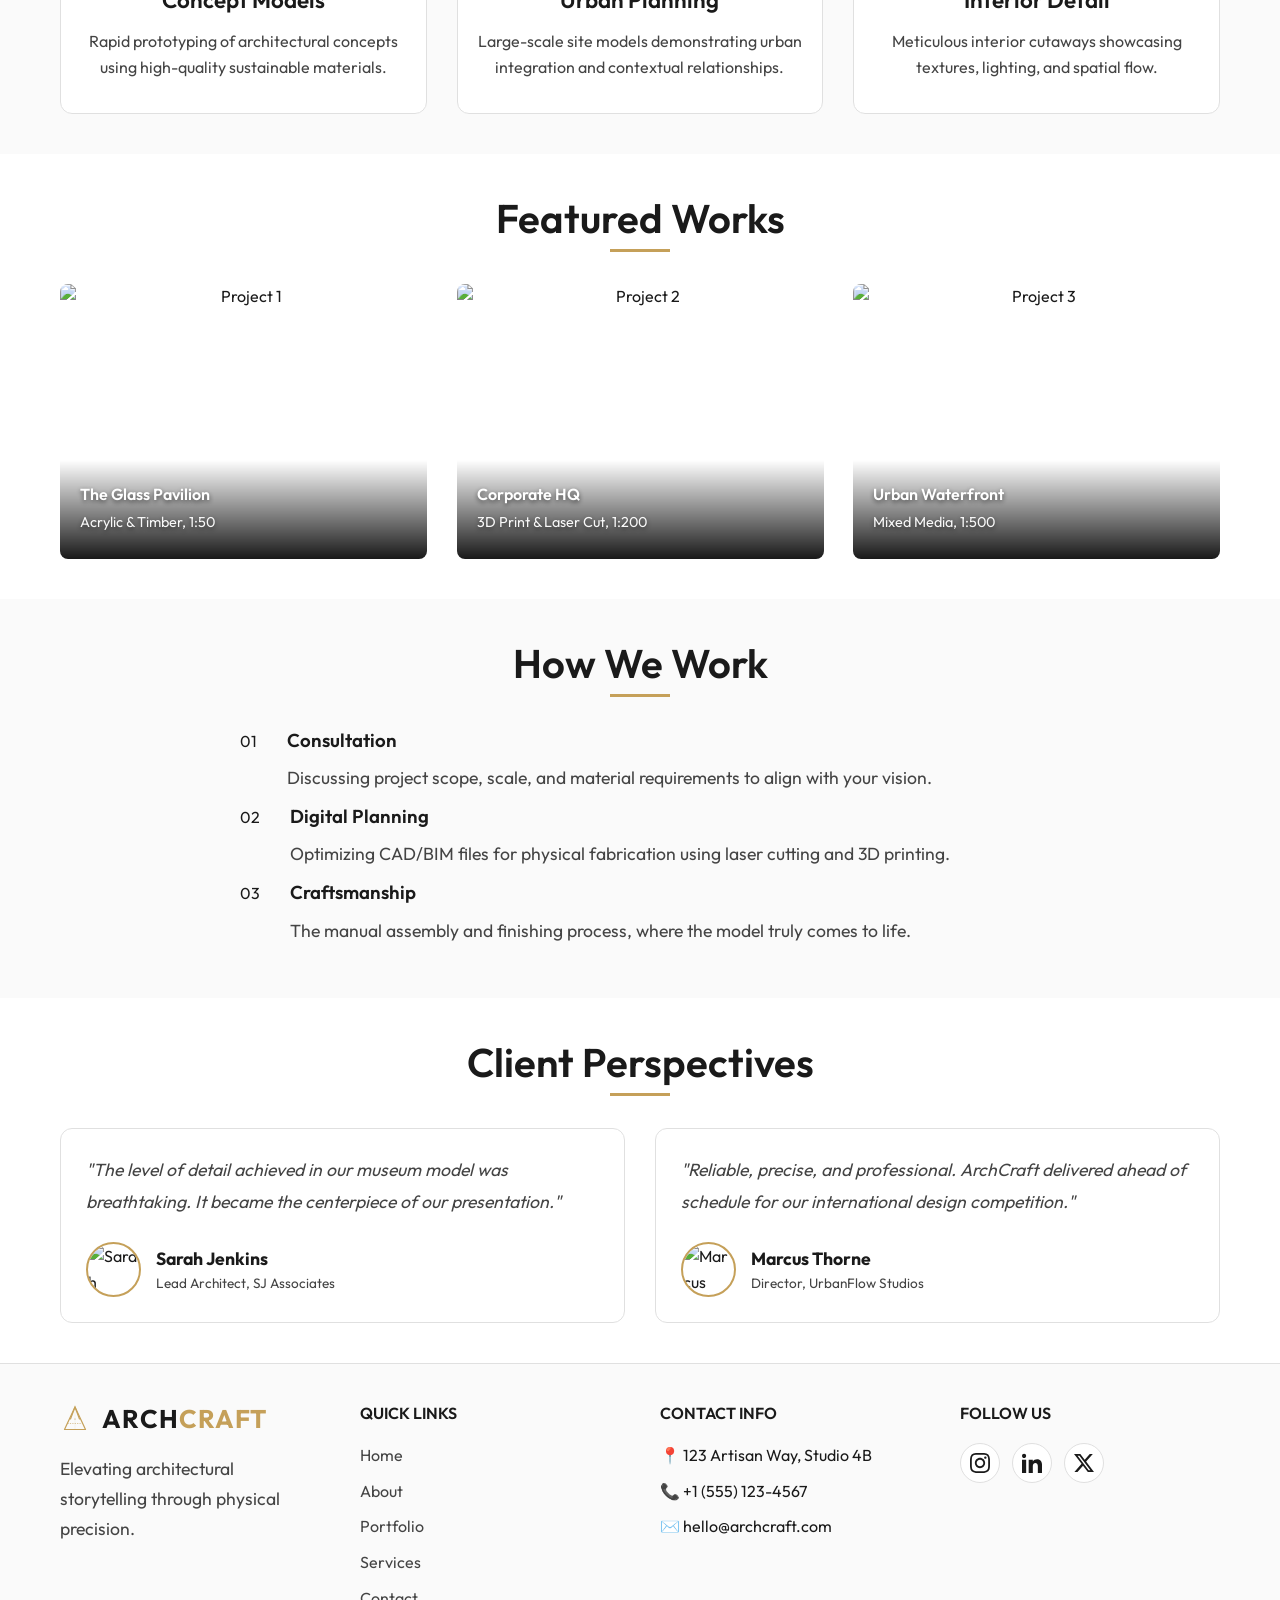
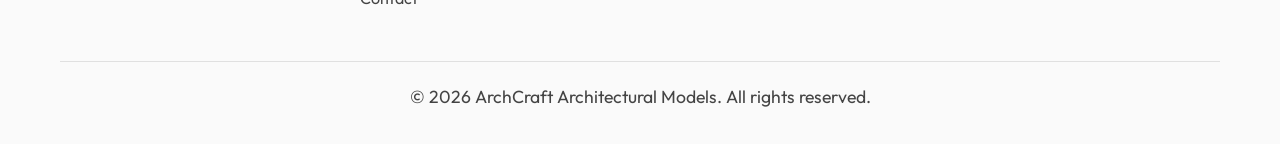
==== commit 4f3c8763: "doc4" ====
--- a/index.html
+++ b/index.html
@@ -16,7 +16,7 @@
     <header id="main-header">
         <div class="header-container">
             <div class="logo">
-                <a href="index.html" style="display: flex; align-items: center; gap: 12px;">
+                <a href="index.html" style="display: flex; align-items: center;">
                     <img src="assets/images/logo.svg" alt="ArchCraft Logo" class="logo-img">
                     Arch<span>Craft</span>
                 </a>
@@ -248,7 +248,7 @@
         <div class="container">
             <div class="footer-grid">
                 <div class="footer-col">
-                    <div class="logo" style="margin-bottom: 20px; display: flex; align-items: center; gap: 12px;">
+                    <div class="logo" style="margin-bottom: 20px; display: flex; align-items: center;">
                         <img src="assets/images/logo.svg" alt="ArchCraft Logo" class="logo-img">
                         Arch<span>Craft</span>
                     </div>
--- a/assets/css/style.css
+++ b/assets/css/style.css
@@ -188,7 +188,6 @@
 .logo {
     display: flex;
     align-items: center;
-    gap: 10px;
     font-size: 1.6rem;
     font-weight: 700;
     letter-spacing: 1px;
@@ -206,6 +205,7 @@
     width: auto;
     object-fit: contain;
     display: block;
+    margin-inline-end: 12px;
 }
 
 nav ul {
@@ -686,6 +686,45 @@
     position: sticky;
     top: 0;
     z-index: 100;
+    transition: var(--transition);
+}
+
+.welcome-greeting {
+    font-size: 1.8rem;
+    margin: 0;
+    font-weight: 600;
+    color: var(--text-primary);
+}
+
+.dashboard-hamburger {
+    display: none;
+    font-size: 1.8rem;
+    cursor: pointer;
+    color: var(--text-primary);
+    padding: 5px 10px;
+    border: 1px solid var(--border-color);
+    border-radius: 6px;
+    line-height: 1;
+    transition: var(--transition);
+}
+
+.dashboard-hamburger:hover {
+    border-color: var(--accent-color);
+    color: var(--accent-color);
+}
+
+@media (max-width: 992px) {
+    .dashboard-header {
+        padding: 0 var(--space-md);
+    }
+    
+    .welcome-greeting {
+        font-size: 1.4rem;
+    }
+    
+    .dashboard-hamburger {
+        display: block;
+    }
 }
 
 .dashboard-controls {
@@ -1331,6 +1370,33 @@
     line-height: 1.6;
 }
 
+.portfolio-card {
+    text-align: center;
+    transition: var(--transition);
+}
+
+.portfolio-card img {
+    width: 100%;
+    height: 100%;
+    object-fit: cover;
+    transition: transform 0.5s ease;
+}
+
+.portfolio-card:hover img {
+    transform: scale(1.05);
+}
+
+.portfolio-card h3 {
+    margin-top: 15px;
+    font-size: 1.4rem;
+    color: var(--text-primary);
+}
+
+.portfolio-card p {
+    color: var(--text-secondary);
+    margin-top: 5px;
+}
+
 /* Testimonials */
 .testimonial-card {
     padding: 25px;
@@ -1528,6 +1594,19 @@
         text-align: left !important;
         padding: 20px !important;
         width: 100% !important;
+    }
+    
+    @media (max-width: 600px) {
+        .materials-grid-container .stat-card {
+            flex-direction: column !important;
+            text-align: center !important;
+            padding: 15px !important;
+        }
+        
+        .materials-grid-container .stat-card div:first-child {
+            width: 100% !important;
+            height: 180px !important;
+        }
     }
     
     .materials-grid-container .stat-card div:first-child {
@@ -1644,21 +1723,24 @@
 
 .sidebar-close {
     display: none;
-    position: absolute;
-    top: 15px;
-    right: 15px;
-    font-size: 1.8rem;
+    font-size: 1.5rem;
     cursor: pointer;
     color: var(--text-secondary);
     z-index: 10;
+    transition: var(--transition);
+}
+
+.sidebar-close:hover {
+    color: var(--accent-color);
+    transform: rotate(90deg);
 }
 
 .sidebar .logo {
-    font-size: 1.4rem !important;
+    font-size: 1.1rem !important;
 }
 
 .sidebar .logo img {
-    height: 24px !important;
+    height: 20px !important;
 }
 
 @media (max-width: 1024px) {
@@ -1832,8 +1914,18 @@
 
 @media (max-width: 1150px) {
     .portfolio-grid, .services-grid {
-        grid-template-columns: repeat(2, 1fr);
-        gap: 25px;
+        display: grid !important;
+        grid-template-columns: repeat(2, 1fr) !important;
+        gap: 30px !important;
+    }
+    
+    /* Center the 3rd card if it's the last one in a 2-column grid */
+    .portfolio-card:last-child:nth-child(odd),
+    .service-card:last-child:nth-child(odd) {
+        grid-column: 1 / span 2 !important;
+        justify-self: center !important;
+        width: 100% !important;
+        max-width: 480px !important;
     }
 }
 
@@ -1844,6 +1936,7 @@
     }
     
     .portfolio-card, .service-card {
+        grid-column: auto !important;
         width: 100% !important;
         max-width: 500px !important;
         margin: 0 auto !important;
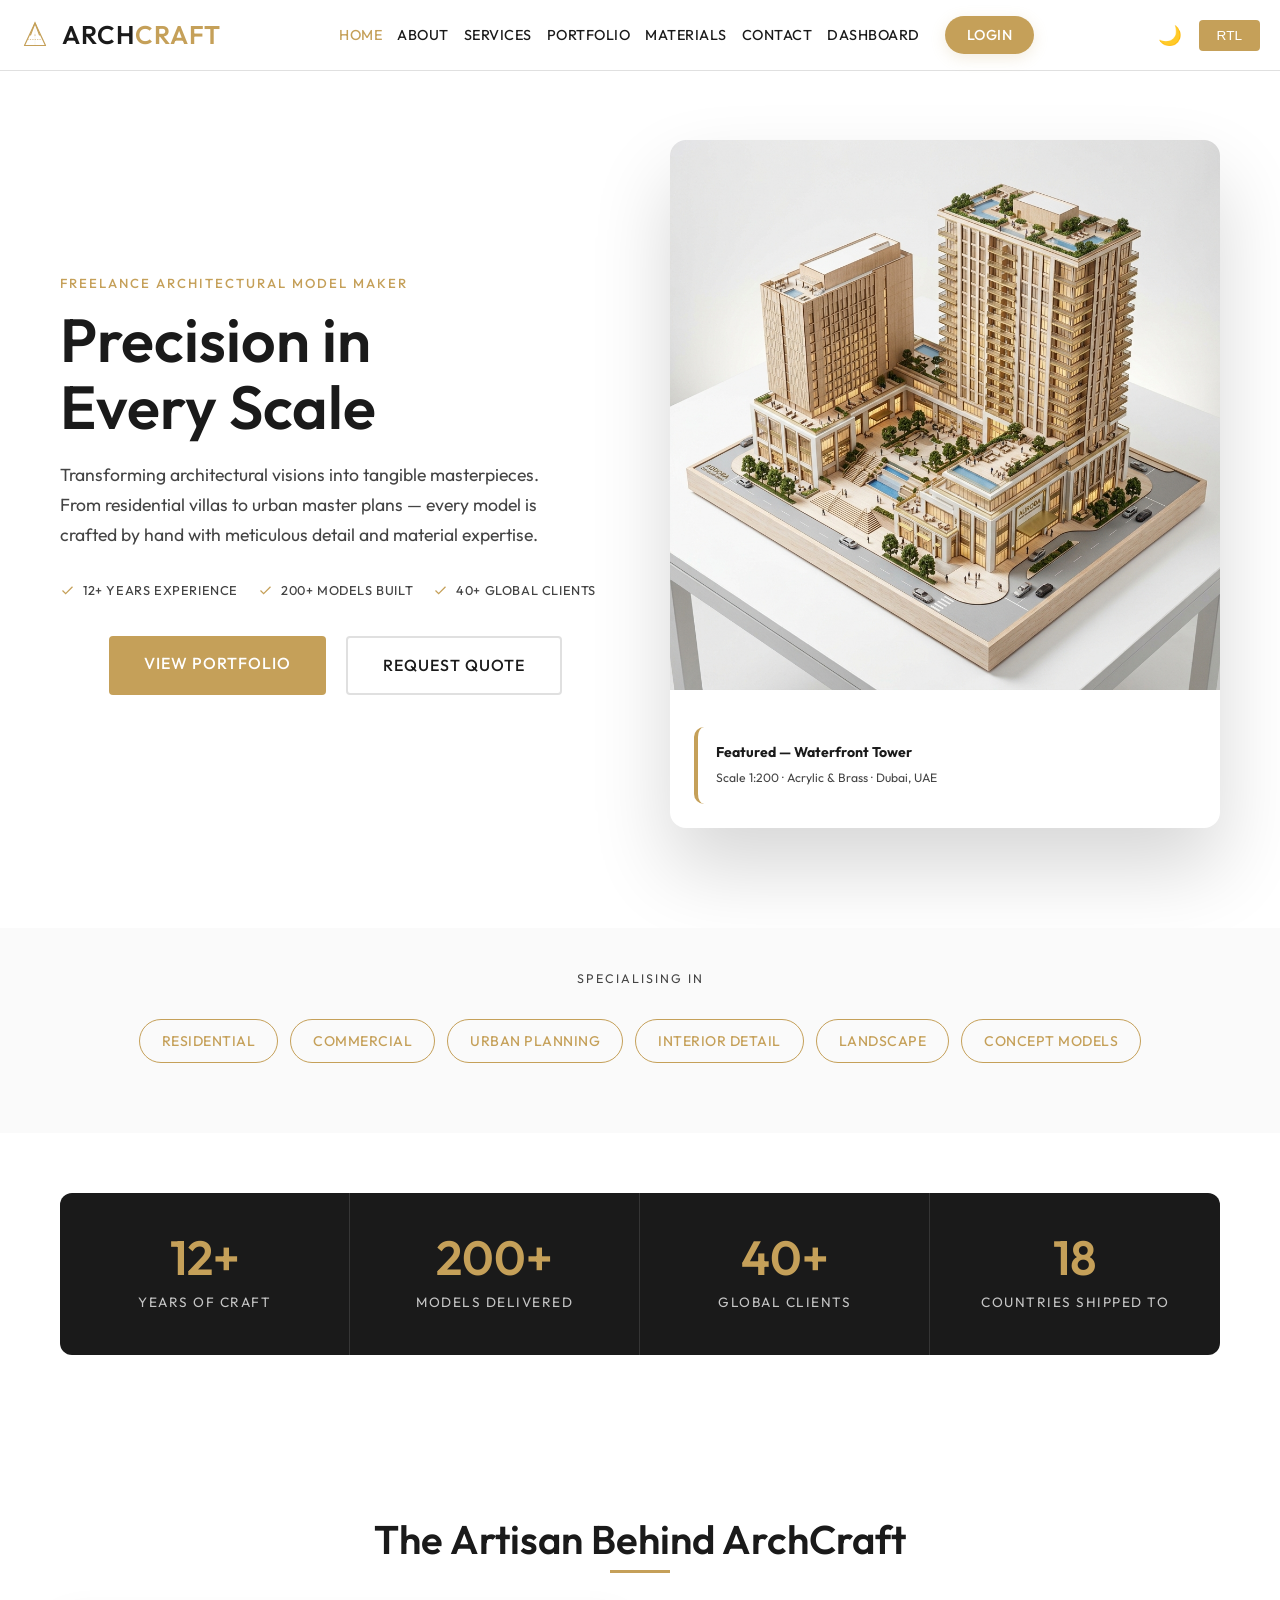
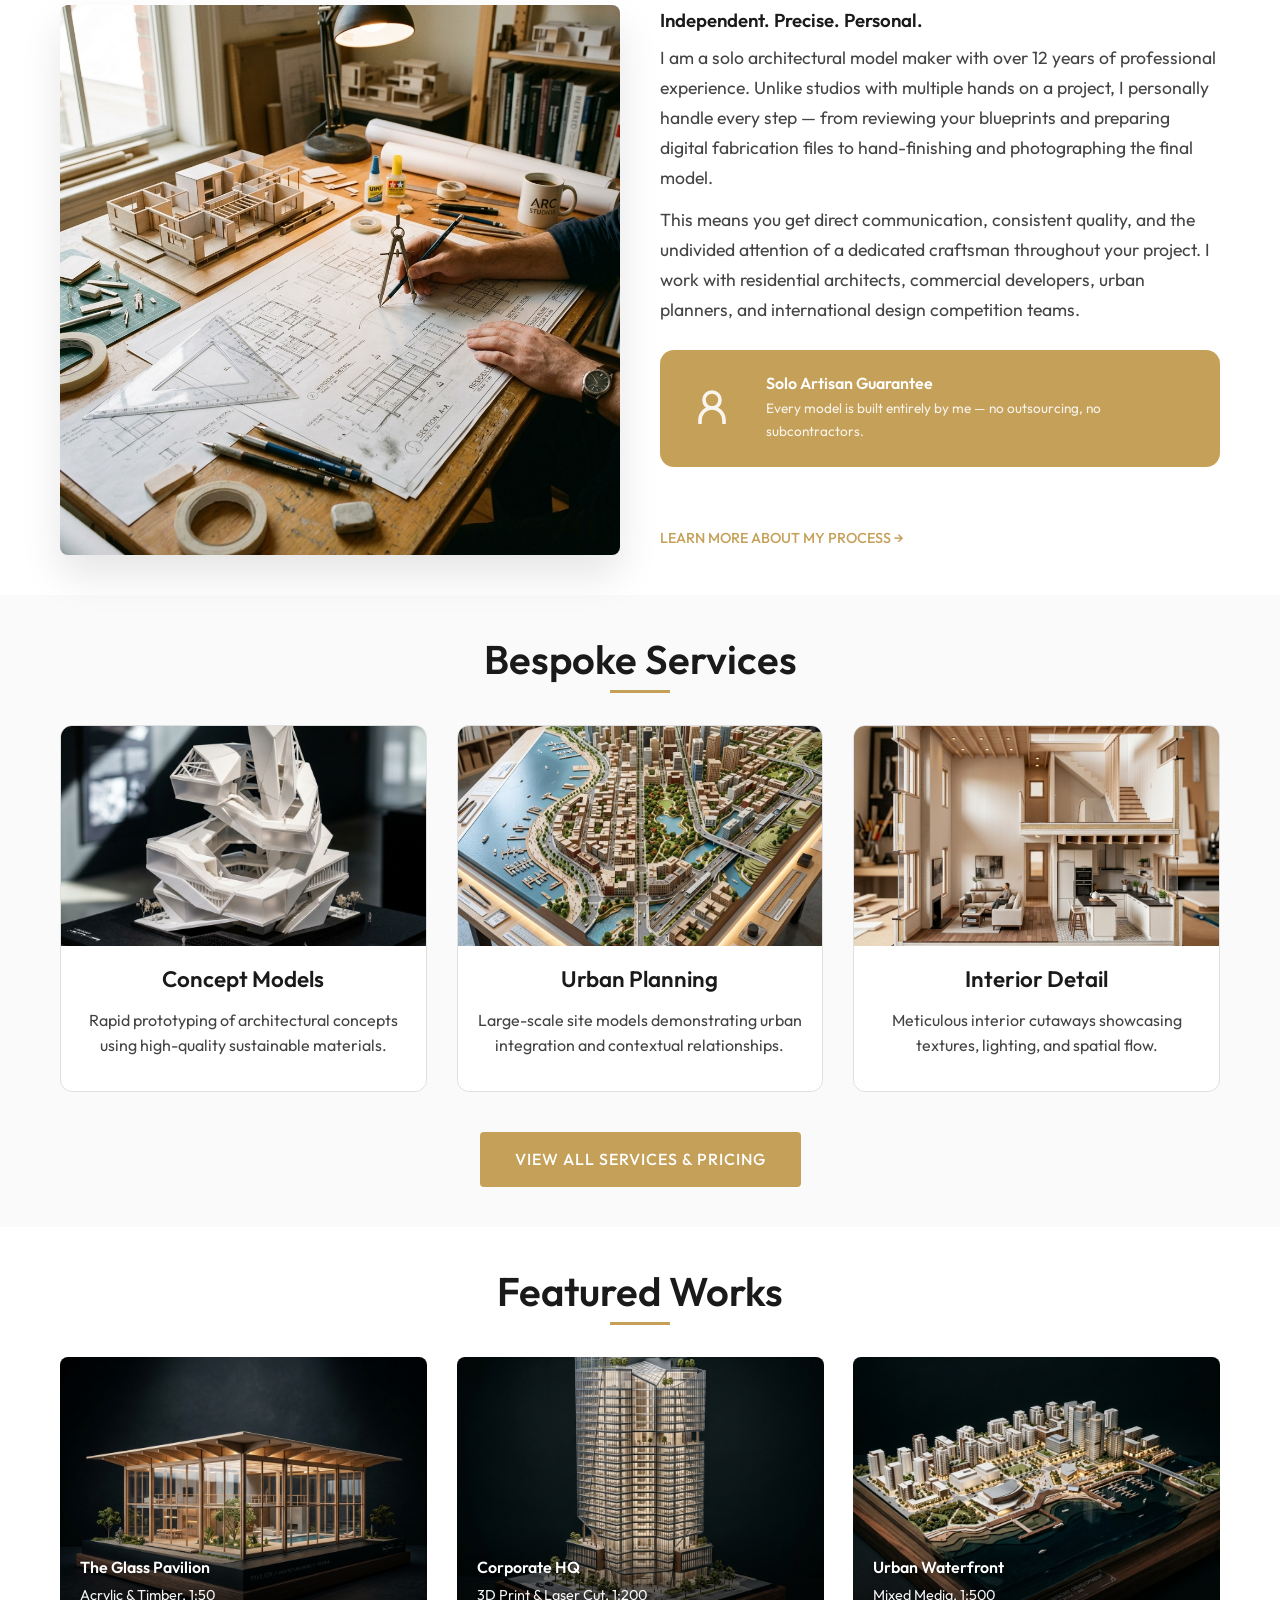
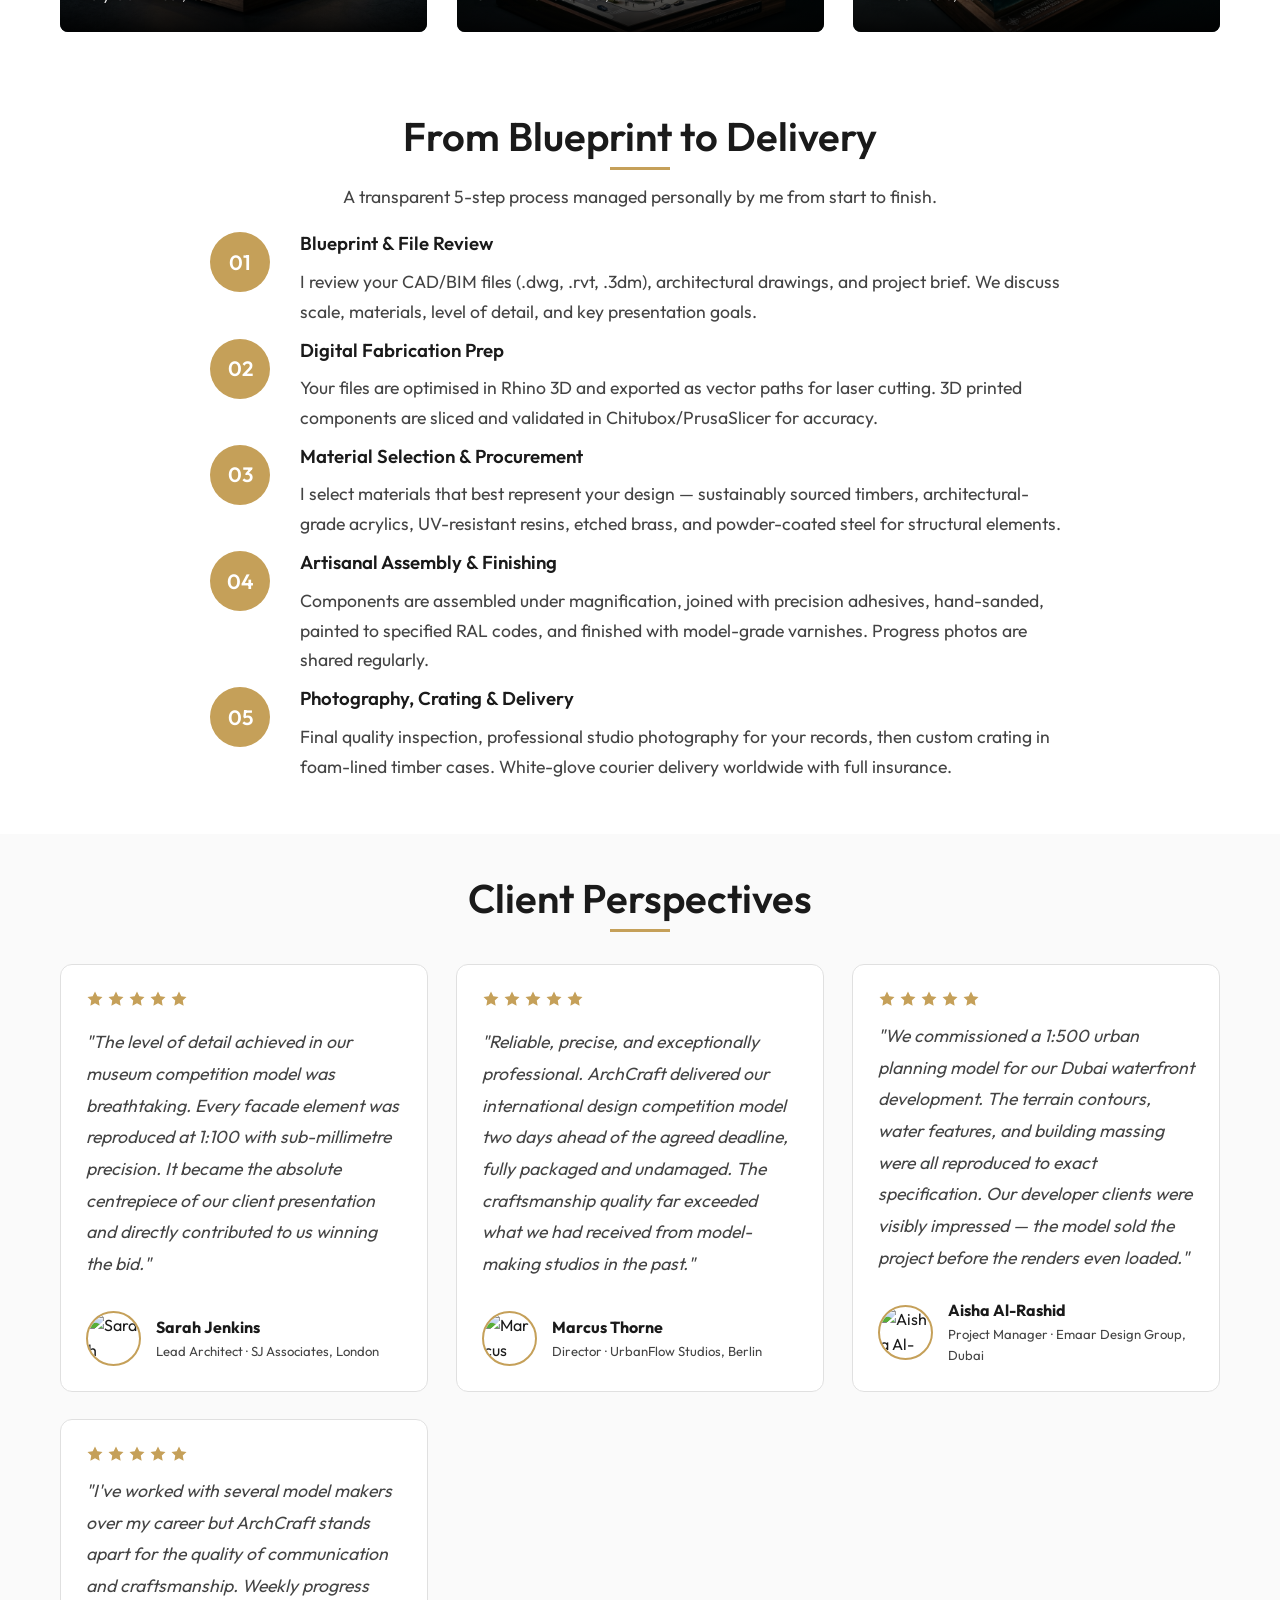
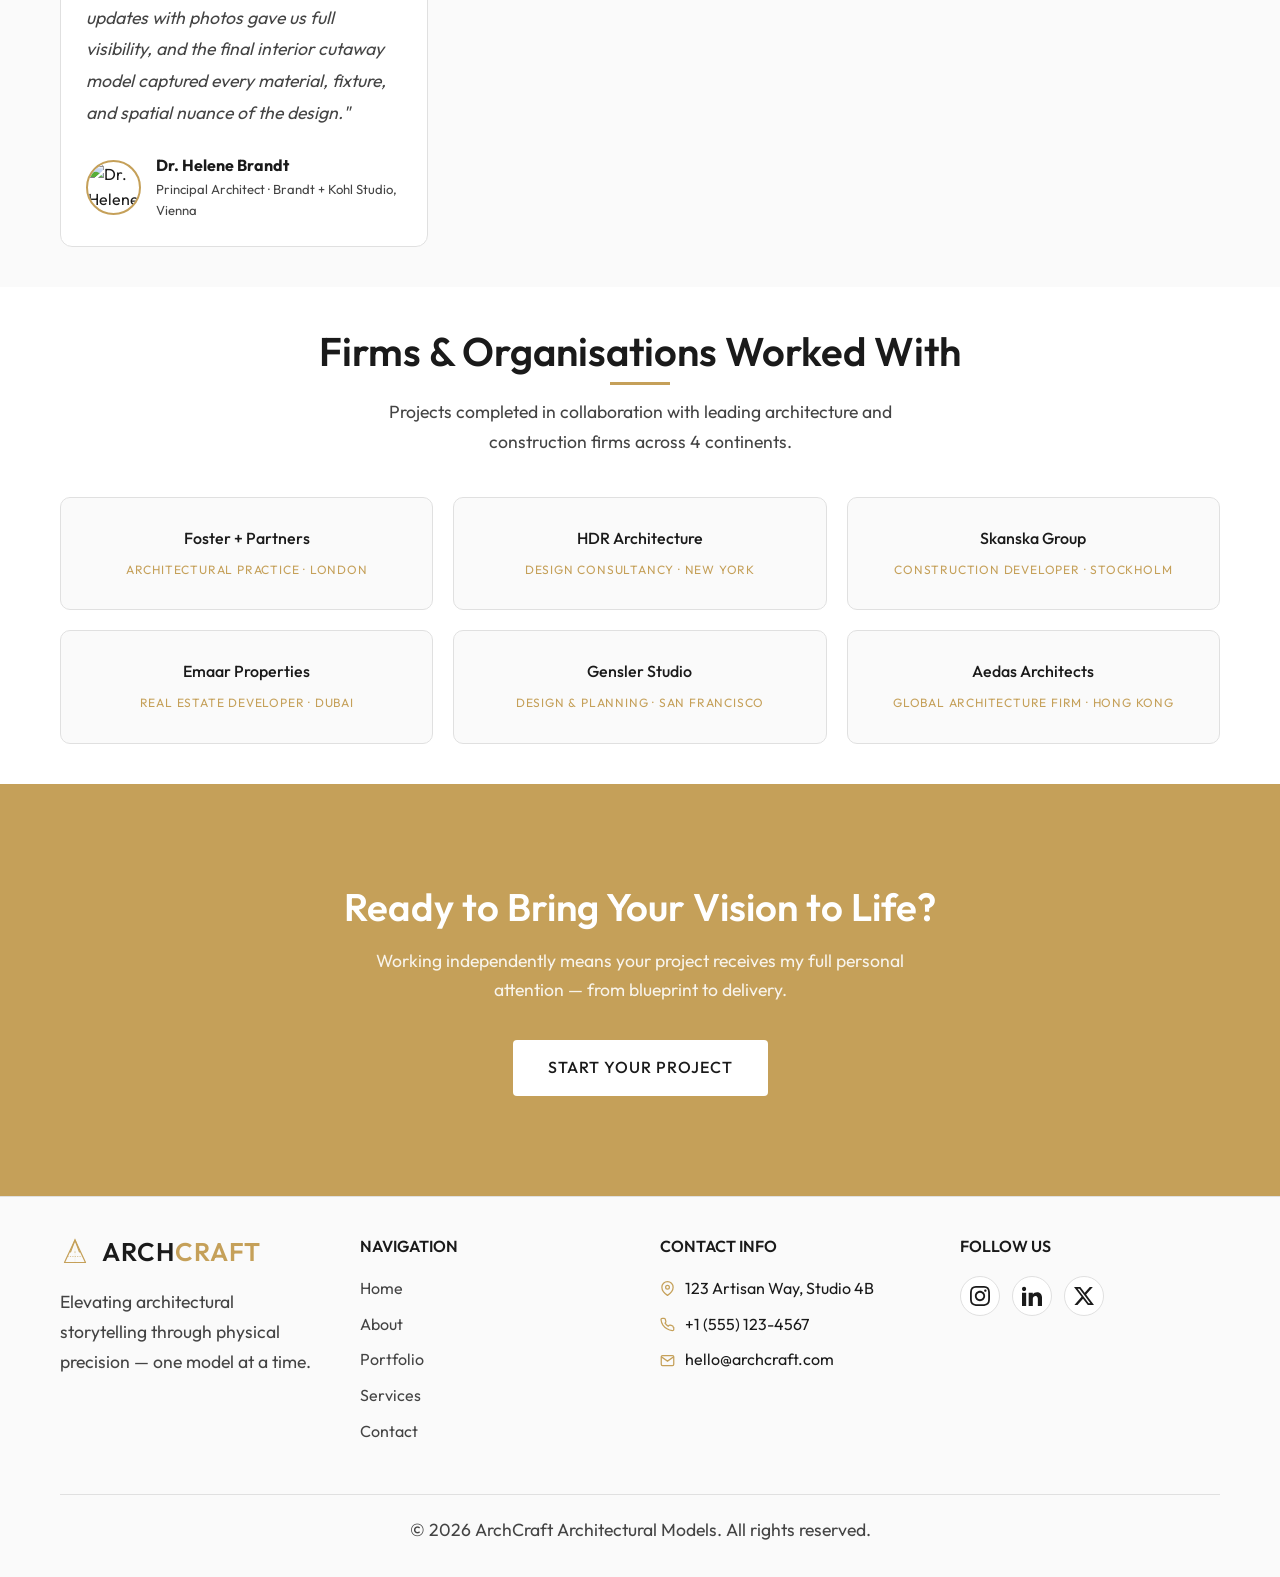
==== commit f3e17092: "doc5" ====
--- a/index.html
+++ b/index.html
@@ -1,16 +1,13 @@
 <!DOCTYPE html>
 <html lang="en">
-
 <head>
     <meta charset="UTF-8">
     <meta name="viewport" content="width=device-width, initial-scale=1.0">
-    <title>ArchCraft | Premium Architectural Model Maker</title>
-    <meta name="description"
-        content="Professional freelance architectural model making services for architects and developers.">
+    <title>ArchCraft | Premium Freelance Architectural Model Maker</title>
+    <meta name="description" content="Expert freelance architectural model making — residential, commercial, urban planning and concept models crafted with precision from blueprint to delivery.">
     <link rel="stylesheet" href="assets/css/style.css">
     <link rel="icon" type="image/png" href="favicon.png">
 </head>
-
 <body>
     <!-- Header -->
     <header id="main-header">
@@ -23,11 +20,11 @@
             </div>
             <nav>
                 <ul>
-                    <li><a href="index.html" class="active">Home 1</a></li>
-                    <li><a href="home2.html">Home 2</a></li>
+                    <li><a href="index.html" class="active">Home</a></li>
                     <li><a href="about.html">About</a></li>
                     <li><a href="services.html">Services</a></li>
                     <li><a href="portfolio.html">Portfolio</a></li>
+                    <li><a href="home2.html">Materials</a></li>
                     <li><a href="contact.html">Contact</a></li>
                     <li><a href="dashboard.html">Dashboard</a></li>
                     <li><a href="login.html" class="nav-cta">Login</a></li>
@@ -35,58 +32,123 @@
                 </ul>
             </nav>
             <div class="header-actions">
-                <button id="theme-toggle" class="toggle-btn" title="Toggle Theme">🌙</button>
+                <button id="theme-toggle" class="toggle-btn" title="Toggle Theme">
+                    <svg width="18" height="18" viewBox="0 0 24 24" fill="none" stroke="currentColor" stroke-width="2"><path d="M21 12.79A9 9 0 1 1 11.21 3 7 7 0 0 0 21 12.79z"/></svg>
+                </button>
                 <button id="rtl-toggle" class="btn-rtl">RTL</button>
                 <div class="hamburger" id="hamburger">
-                    <span>☰</span>
+                    <svg width="22" height="22" viewBox="0 0 24 24" fill="none" stroke="currentColor" stroke-width="2"><line x1="3" y1="6" x2="21" y2="6"/><line x1="3" y1="12" x2="21" y2="12"/><line x1="3" y1="18" x2="21" y2="18"/></svg>
                 </div>
             </div>
         </div>
     </header>
 
     <main>
-        <!-- Section 1: Hero -->
-        <section class="hero">
-            <div class="hero-bg"
-                style="background-image: url('assets/images/hero-bg.png');">
-            </div>
-            <div class="hero-overlay"></div>
-            <div class="hero-content">
-                <h1 class="animate" data-animation="fade-in">Precision in Every Scale</h1>
-                <p class="animate" data-animation="slide-up">Transforming architectural visions into tangible
-                    masterpieces through meticulous craftsmanship and state-of-the-art materials.</p>
-                <div class="cta-btns animate" data-animation="slide-up">
-                    <a href="portfolio.html" class="btn btn-primary">View Portfolio</a>
-                    <a href="contact.html" class="btn btn-secondary">Request Quote</a>
-                </div>
-            </div>
-        </section>
-
-        <!-- Section 2: About Preview -->
+        <!-- Section 1: Split Hero -->
+        <section style="background: var(--bg-primary); overflow: hidden;">
+            <div class="container">
+                <div class="hero-split-home animate" data-animation="fade-in">
+                    <div class="hero-text">
+                        <p style="font-size:0.82rem; text-transform:uppercase; letter-spacing:2px; color:var(--accent-color); margin-bottom:12px; font-weight:500;">Freelance Architectural Model Maker</p>
+                        <h1>Precision in <br>Every Scale</h1>
+                        <p>Transforming architectural visions into tangible masterpieces. From residential villas to urban master plans — every model is crafted by hand with meticulous detail and material expertise.</p>
+                        <div class="hero-trust-badges">
+                            <span class="trust-badge">
+                                <svg viewBox="0 0 24 24"><polyline points="20 6 9 17 4 12"/></svg>
+                                12+ Years Experience
+                            </span>
+                            <span class="trust-badge">
+                                <svg viewBox="0 0 24 24"><polyline points="20 6 9 17 4 12"/></svg>
+                                200+ Models Built
+                            </span>
+                            <span class="trust-badge">
+                                <svg viewBox="0 0 24 24"><polyline points="20 6 9 17 4 12"/></svg>
+                                40+ Global Clients
+                            </span>
+                        </div>
+                        <div class="cta-btns">
+                            <a href="portfolio.html" class="btn btn-primary">View Portfolio</a>
+                            <a href="contact.html" class="btn btn-secondary" style="background:transparent;color:var(--text-primary);border:2px solid var(--border-color);">Request Quote</a>
+                        </div>
+                    </div>
+                    <div class="hero-model-image animate" data-animation="zoom-in">
+                        <img src="assets/images/hero-arch-model.png" alt="Premium architectural scale model by ArchCraft">
+                        <div class="hero-model-badge">
+                            <strong>Featured — Waterfront Tower</strong>
+                            <span>Scale 1:200 · Acrylic & Brass · Dubai, UAE</span>
+                        </div>
+                    </div>
+                </div>
+            </div>
+        </section>
+
+        <!-- Section 2: Model Type Strip -->
+        <section style="background: var(--bg-secondary); padding: 40px 0;">
+            <div class="container">
+                <p style="text-align:center;font-size:0.78rem;text-transform:uppercase;letter-spacing:2px;color:var(--text-secondary);margin-bottom:20px;">Specialising In</p>
+                <div class="model-type-strip">
+                    <span class="model-type-pill">Residential</span>
+                    <span class="model-type-pill">Commercial</span>
+                    <span class="model-type-pill">Urban Planning</span>
+                    <span class="model-type-pill">Interior Detail</span>
+                    <span class="model-type-pill">Landscape</span>
+                    <span class="model-type-pill">Concept Models</span>
+                </div>
+            </div>
+        </section>
+
+        <!-- Section 3: Stats Row -->
+        <section style="background: var(--bg-primary); padding: 0 0 60px;">
+            <div class="container">
+                <div class="stats-row animate" data-animation="slide-up">
+                    <div class="stat-item">
+                        <span class="stat-num">12+</span>
+                        <span class="stat-label">Years of Craft</span>
+                    </div>
+                    <div class="stat-item">
+                        <span class="stat-num">200+</span>
+                        <span class="stat-label">Models Delivered</span>
+                    </div>
+                    <div class="stat-item">
+                        <span class="stat-num">40+</span>
+                        <span class="stat-label">Global Clients</span>
+                    </div>
+                    <div class="stat-item">
+                        <span class="stat-num">18</span>
+                        <span class="stat-label">Countries Shipped To</span>
+                    </div>
+                </div>
+            </div>
+        </section>
+
+        <!-- Section 4: About Preview -->
         <section id="about">
             <div class="container">
-            <div class="section-title">
-                <h2 class="animate" data-animation="slide-left">The Artisan's Touch</h2>
-            </div>
-            <div class="row-to-col animate" data-animation="fade-in">
-                <div style="flex: 1; min-width: 300px;" class="animate" data-animation="zoom-in">
-                    <img src="https://images.pexels.com/photos/3183183/pexels-photo-3183183.jpeg?auto=compress&cs=tinysrgb&w=800"
-                        alt="Craftsman working" style="border-radius: 8px; box-shadow: 0 20px 40px rgba(0,0,0,0.1);">
-                </div>
-                <div style="flex: 1; min-width: 300px;" class="animate" data-animation="slide-right">
-                    <h3>Crafting Legacies</h3>
-                    <p>With over a decade of experience in architectural modeling, I bridge the gap between digital
-                        design and physical reality. Each model is a testament to precision, capturing the essence of
-                        your project with unparalleled detail.</p>
-                    <p>From conceptual massing models to highly detailed presentation pieces, I specialize in bringing
-                        depth to architectural narratives.</p>
-                    <a href="about.html" class="link-arrow">Learn More →</a>
-                </div>
-            </div>
-            </div>
-        </section>
-
-        <!-- Section 3: Services -->
+                <div class="section-title">
+                    <h2 class="animate" data-animation="slide-left">The Artisan Behind ArchCraft</h2>
+                </div>
+                <div class="row-to-col animate" data-animation="fade-in">
+                    <div style="flex:1; min-width:300px;" class="animate" data-animation="zoom-in">
+                        <img src="assets/images/blueprint-process.png" alt="Blueprint to model crafting process" style="border-radius:8px; box-shadow:0 20px 40px rgba(0,0,0,0.1);">
+                    </div>
+                    <div style="flex:1; min-width:300px;" class="animate" data-animation="slide-right">
+                        <h3>Independent. Precise. Personal.</h3>
+                        <p>I am a solo architectural model maker with over 12 years of professional experience. Unlike studios with multiple hands on a project, I personally handle every step — from reviewing your blueprints and preparing digital fabrication files to hand-finishing and photographing the final model.</p>
+                        <p>This means you get direct communication, consistent quality, and the undivided attention of a dedicated craftsman throughout your project. I work with residential architects, commercial developers, urban planners, and international design competition teams.</p>
+                        <div class="independence-banner" style="margin-top:25px; padding:24px 28px;">
+                            <svg viewBox="0 0 24 24" stroke-width="1.8"><circle cx="12" cy="8" r="4"/><path d="M6 20v-2a6 6 0 0 1 12 0v2"/></svg>
+                            <div>
+                                <h3 style="font-size:1rem; margin-bottom:4px;">Solo Artisan Guarantee</h3>
+                                <p style="font-size:0.85rem;">Every model is built entirely by me — no outsourcing, no subcontractors.</p>
+                            </div>
+                        </div>
+                        <a href="about.html" class="link-arrow" style="margin-top:20px;">Learn More About My Process →</a>
+                    </div>
+                </div>
+            </div>
+        </section>
+
+        <!-- Section 5: Services -->
         <section id="services" style="background: var(--bg-secondary);">
             <div class="container">
                 <div class="section-title">
@@ -95,8 +157,7 @@
                 <div class="services-grid">
                     <div class="service-card animate" data-animation="slide-up">
                         <div class="service-image">
-                            <img src="https://images.pexels.com/photos/1109541/pexels-photo-1109541.jpeg?auto=compress&cs=tinysrgb&w=600"
-                                alt="Concept Models">
+                            <img src="assets/images/concept-model.png" alt="Concept Models">
                         </div>
                         <div class="service-content">
                             <h3>Concept Models</h3>
@@ -105,8 +166,7 @@
                     </div>
                     <div class="service-card animate" data-animation="slide-up">
                         <div class="service-image">
-                            <img src="https://images.pexels.com/photos/2514002/pexels-photo-2514002.jpeg?auto=compress&cs=tinysrgb&w=600"
-                                alt="Urban Planning">
+                            <img src="assets/images/urban-planning-model.png" alt="Urban Planning">
                         </div>
                         <div class="service-content">
                             <h3>Urban Planning</h3>
@@ -115,8 +175,7 @@
                     </div>
                     <div class="service-card animate" data-animation="slide-up">
                         <div class="service-image">
-                            <img src="https://images.pexels.com/photos/1036657/pexels-photo-1036657.jpeg?auto=compress&cs=tinysrgb&w=600"
-                                alt="Interior Detail">
+                            <img src="assets/images/interior-model.png" alt="Interior Detail">
                         </div>
                         <div class="service-content">
                             <h3>Interior Detail</h3>
@@ -124,120 +183,227 @@
                         </div>
                     </div>
                 </div>
-            </div>
-        </section>
-
-        <!-- Section 4: Portfolio Preview -->
+                <div style="text-align:center; margin-top:40px;">
+                    <a href="services.html" class="btn btn-primary">View All Services & Pricing</a>
+                </div>
+            </div>
+        </section>
+
+        <!-- Section 6: Featured Works -->
         <section id="portfolio">
             <div class="container">
-            <div class="section-title">
-                <h2 class="animate" data-animation="slide-right">Featured Works</h2>
-            </div>
-            <div class="portfolio-grid">
-                <div class="portfolio-card animate" data-animation="zoom-in"
-                    style="position: relative; overflow: hidden; border-radius: 8px; aspect-ratio: 4/3;">
-                    <img src="https://images.pexels.com/photos/1216589/pexels-photo-1216589.jpeg" alt="Project 1"
-                        style="width: 100%; height: 100%; object-fit: cover;">
-                    <div class="portfolio-overlay">
-                        <h4>The Glass Pavilion</h4>
-                        <p>Acrylic & Timber, 1:50</p>
-                    </div>
-                </div>
-                <div class="portfolio-card animate" data-animation="zoom-in"
-                    style="position: relative; overflow: hidden; border-radius: 8px; aspect-ratio: 4/3;">
-                    <img src="https://images.pexels.com/photos/382297/pexels-photo-382297.jpeg" alt="Project 2"
-                        style="width: 100%; height: 100%; object-fit: cover;">
-                    <div class="portfolio-overlay">
-                        <h4>Corporate HQ</h4>
-                        <p>3D Print & Laser Cut, 1:200</p>
-                    </div>
-                </div>
-                <div class="portfolio-card animate" data-animation="zoom-in"
-                    style="position: relative; overflow: hidden; border-radius: 8px; aspect-ratio: 4/3;">
-                    <img src="https://images.pexels.com/photos/434645/pexels-photo-434645.jpeg" alt="Project 3"
-                        style="width: 100%; height: 100%; object-fit: cover;">
-                    <div class="portfolio-overlay">
-                        <h4>Urban Waterfront</h4>
-                        <p>Mixed Media, 1:500</p>
-                    </div>
-                </div>
-            </div>
-            </div>
-        </section>
-
-        <!-- Section 5: Process Timeline -->
-        <section id="process" style="background: var(--bg-secondary);">
-            <div class="container">
-                <div class="section-title">
-                    <h2 class="animate" data-animation="slide-left">How We Work</h2>
-                </div>
-                <div style="max-width: 800px; margin: 0 auto;">
+                <div class="section-title">
+                    <h2 class="animate" data-animation="slide-right">Featured Works</h2>
+                </div>
+                <div class="portfolio-grid">
+                    <div class="portfolio-card animate" data-animation="zoom-in"
+                        style="position: relative; overflow: hidden; border-radius: 8px; aspect-ratio: 4/3;">
+                        <img src="assets/images/glass-pavilion.png" alt="The Glass Pavilion"
+                            style="width: 100%; height: 100%; object-fit: cover;">
+                        <div class="portfolio-overlay">
+                            <h4>The Glass Pavilion</h4>
+                            <p>Acrylic & Timber, 1:50</p>
+                        </div>
+                    </div>
+                    <div class="portfolio-card animate" data-animation="zoom-in"
+                        style="position: relative; overflow: hidden; border-radius: 8px; aspect-ratio: 4/3;">
+                        <img src="assets/images/corporate-hq.png" alt="Corporate HQ"
+                            style="width: 100%; height: 100%; object-fit: cover;">
+                        <div class="portfolio-overlay">
+                            <h4>Corporate HQ</h4>
+                            <p>3D Print & Laser Cut, 1:200</p>
+                        </div>
+                    </div>
+                    <div class="portfolio-card animate" data-animation="zoom-in"
+                        style="position: relative; overflow: hidden; border-radius: 8px; aspect-ratio: 4/3;">
+                        <img src="assets/images/urban-waterfront.png" alt="Urban Waterfront"
+                            style="width: 100%; height: 100%; object-fit: cover;">
+                        <div class="portfolio-overlay">
+                            <h4>Urban Waterfront</h4>
+                            <p>Mixed Media, 1:500</p>
+                        </div>
+                    </div>
+                </div>
+            </div>
+        </section>
+
+        <!-- Section 6: Process Timeline -->
+        <section id="process">
+            <div class="container">
+                <div class="section-title">
+                    <h2 class="animate" data-animation="slide-left">From Blueprint to Delivery</h2>
+                    <p style="color:var(--text-secondary);max-width:600px;margin:0 auto;">A transparent 5-step process managed personally by me from start to finish.</p>
+                </div>
+                <div style="max-width:860px; margin:0 auto;">
                     <div class="process-item animate" data-animation="slide-right">
-                        <div class="step-num">
-                            01</div>
+                        <div class="step-num" style="width:60px;height:60px;background:var(--accent-color);color:#fff;border-radius:50%;display:flex;align-items:center;justify-content:center;font-weight:580;flex-shrink:0;font-size:1.3rem;">01</div>
                         <div>
-                            <h3>Consultation</h3>
-                            <p>Discussing project scope, scale, and material requirements to align with your vision.</p>
+                            <h3>Blueprint & File Review</h3>
+                            <p>I review your CAD/BIM files (.dwg, .rvt, .3dm), architectural drawings, and project brief. We discuss scale, materials, level of detail, and key presentation goals.</p>
                         </div>
                     </div>
                     <div class="process-item animate" data-animation="slide-left">
-                        <div class="step-num">
-                            02</div>
+                        <div class="step-num" style="width:60px;height:60px;background:var(--accent-color);color:#fff;border-radius:50%;display:flex;align-items:center;justify-content:center;font-weight:580;flex-shrink:0;font-size:1.3rem;">02</div>
                         <div>
-                            <h3>Digital Planning</h3>
-                            <p>Optimizing CAD/BIM files for physical fabrication using laser cutting and 3D printing.
-                            </p>
+                            <h3>Digital Fabrication Prep</h3>
+                            <p>Your files are optimised in Rhino 3D and exported as vector paths for laser cutting. 3D printed components are sliced and validated in Chitubox/PrusaSlicer for accuracy.</p>
                         </div>
                     </div>
                     <div class="process-item animate" data-animation="slide-right">
-                        <div class="step-num">
-                            03</div>
+                        <div class="step-num" style="width:60px;height:60px;background:var(--accent-color);color:#fff;border-radius:50%;display:flex;align-items:center;justify-content:center;font-weight:580;flex-shrink:0;font-size:1.3rem;">03</div>
                         <div>
-                            <h3>Craftsmanship</h3>
-                            <p>The manual assembly and finishing process, where the model truly comes to life.</p>
-                        </div>
-                    </div>
-                </div>
-            </div>
-        </section>
-
-        <section id="testimonials">
-            <div class="container">
-            <div class="section-title">
-                <h2 class="animate" data-animation="fade-in">Client Perspectives</h2>
-            </div>
-            <div style="display: grid; grid-template-columns: repeat(auto-fit, minmax(300px, 1fr)); gap: 30px;">
-                <div class="testimonial-card animate" data-animation="zoom-in">
-                    <p style="font-style: italic; margin-bottom: 25px; line-height: 1.8;">"The level of detail achieved
-                        in our museum model was breathtaking. It became the centerpiece of our presentation."</p>
-                    <div style="display: flex; align-items: center; gap: 15px;">
-                        <div class="testimonial-img">
-                            <img src="https://images.pexels.com/photos/1181682/pexels-photo-1181682.jpeg"
-                                alt="Sarah Jenkins">
-                        </div>
+                            <h3>Material Selection & Procurement</h3>
+                            <p>I select materials that best represent your design — sustainably sourced timbers, architectural-grade acrylics, UV-resistant resins, etched brass, and powder-coated steel for structural elements.</p>
+                        </div>
+                    </div>
+                    <div class="process-item animate" data-animation="slide-left">
+                        <div class="step-num" style="width:60px;height:60px;background:var(--accent-color);color:#fff;border-radius:50%;display:flex;align-items:center;justify-content:center;font-weight:580;flex-shrink:0;font-size:1.3rem;">04</div>
                         <div>
-                            <strong style="display: block; font-size: 1.1rem;">Sarah Jenkins</strong>
-                            <span style="display: block; font-size: 0.85rem; color: var(--text-secondary);">Lead
-                                Architect, SJ Associates</span>
-                        </div>
-                    </div>
-                </div>
-                <div class="testimonial-card animate" data-animation="zoom-in">
-                    <p style="font-style: italic; margin-bottom: 25px; line-height: 1.8;">"Reliable, precise, and
-                        professional. ArchCraft delivered ahead of schedule for our international design competition."
-                    </p>
-                    <div style="display: flex; align-items: center; gap: 15px;">
-                        <div class="testimonial-img">
-                            <img src="https://images.pexels.com/photos/2379004/pexels-photo-2379004.jpeg"
-                                alt="Marcus Thorne">
-                        </div>
+                            <h3>Artisanal Assembly & Finishing</h3>
+                            <p>Components are assembled under magnification, joined with precision adhesives, hand-sanded, painted to specified RAL codes, and finished with model-grade varnishes. Progress photos are shared regularly.</p>
+                        </div>
+                    </div>
+                    <div class="process-item animate" data-animation="slide-right">
+                        <div class="step-num" style="width:60px;height:60px;background:var(--accent-color);color:#fff;border-radius:50%;display:flex;align-items:center;justify-content:center;font-weight:580;flex-shrink:0;font-size:1.3rem;">05</div>
                         <div>
-                            <strong style="display: block; font-size: 1.1rem;">Marcus Thorne</strong>
-                            <span style="display: block; font-size: 0.85rem; color: var(--text-secondary);">Director,
-                                UrbanFlow Studios</span>
-                        </div>
-                    </div>
-                </div>
+                            <h3>Photography, Crating & Delivery</h3>
+                            <p>Final quality inspection, professional studio photography for your records, then custom crating in foam-lined timber cases. White-glove courier delivery worldwide with full insurance.</p>
+                        </div>
+                    </div>
+                </div>
+            </div>
+        </section>
+
+        <!-- Section 7: Testimonials -->
+        <section id="testimonials" style="background: var(--bg-secondary);">
+            <div class="container">
+                <div class="section-title">
+                    <h2 class="animate" data-animation="fade-in">Client Perspectives</h2>
+                </div>
+                <div style="display:grid;grid-template-columns:repeat(auto-fit,minmax(300px,1fr));gap:28px;">
+                    <div class="testimonial-card animate" data-animation="zoom-in">
+                        <div class="star-rating">
+                            <svg viewBox="0 0 24 24"><polygon points="12 2 15.09 8.26 22 9.27 17 14.14 18.18 21.02 12 17.77 5.82 21.02 7 14.14 2 9.27 8.91 8.26 12 2"/></svg>
+                            <svg viewBox="0 0 24 24"><polygon points="12 2 15.09 8.26 22 9.27 17 14.14 18.18 21.02 12 17.77 5.82 21.02 7 14.14 2 9.27 8.91 8.26 12 2"/></svg>
+                            <svg viewBox="0 0 24 24"><polygon points="12 2 15.09 8.26 22 9.27 17 14.14 18.18 21.02 12 17.77 5.82 21.02 7 14.14 2 9.27 8.91 8.26 12 2"/></svg>
+                            <svg viewBox="0 0 24 24"><polygon points="12 2 15.09 8.26 22 9.27 17 14.14 18.18 21.02 12 17.77 5.82 21.02 7 14.14 2 9.27 8.91 8.26 12 2"/></svg>
+                            <svg viewBox="0 0 24 24"><polygon points="12 2 15.09 8.26 22 9.27 17 14.14 18.18 21.02 12 17.77 5.82 21.02 7 14.14 2 9.27 8.91 8.26 12 2"/></svg>
+                        </div>
+                        <p style="font-style:italic;margin-bottom:25px;line-height:1.8;">"The level of detail achieved in our museum competition model was breathtaking. Every facade element was reproduced at 1:100 with sub-millimetre precision. It became the absolute centrepiece of our client presentation and directly contributed to us winning the bid."</p>
+                        <div style="display:flex;align-items:center;gap:15px;">
+                            <div class="testimonial-img">
+                                <img src="https://images.pexels.com/photos/1181682/pexels-photo-1181682.jpeg" alt="Sarah Jenkins">
+                            </div>
+                            <div>
+                                <strong style="display:block;font-size:1rem;">Sarah Jenkins</strong>
+                                <span style="display:block;font-size:0.82rem;color:var(--text-secondary);">Lead Architect · SJ Associates, London</span>
+                            </div>
+                        </div>
+                    </div>
+                    <div class="testimonial-card animate" data-animation="zoom-in">
+                        <div class="star-rating">
+                            <svg viewBox="0 0 24 24"><polygon points="12 2 15.09 8.26 22 9.27 17 14.14 18.18 21.02 12 17.77 5.82 21.02 7 14.14 2 9.27 8.91 8.26 12 2"/></svg>
+                            <svg viewBox="0 0 24 24"><polygon points="12 2 15.09 8.26 22 9.27 17 14.14 18.18 21.02 12 17.77 5.82 21.02 7 14.14 2 9.27 8.91 8.26 12 2"/></svg>
+                            <svg viewBox="0 0 24 24"><polygon points="12 2 15.09 8.26 22 9.27 17 14.14 18.18 21.02 12 17.77 5.82 21.02 7 14.14 2 9.27 8.91 8.26 12 2"/></svg>
+                            <svg viewBox="0 0 24 24"><polygon points="12 2 15.09 8.26 22 9.27 17 14.14 18.18 21.02 12 17.77 5.82 21.02 7 14.14 2 9.27 8.91 8.26 12 2"/></svg>
+                            <svg viewBox="0 0 24 24"><polygon points="12 2 15.09 8.26 22 9.27 17 14.14 18.18 21.02 12 17.77 5.82 21.02 7 14.14 2 9.27 8.91 8.26 12 2"/></svg>
+                        </div>
+                        <p style="font-style:italic;margin-bottom:25px;line-height:1.8;">"Reliable, precise, and exceptionally professional. ArchCraft delivered our international design competition model two days ahead of the agreed deadline, fully packaged and undamaged. The craftsmanship quality far exceeded what we had received from model-making studios in the past."</p>
+                        <div style="display:flex;align-items:center;gap:15px;">
+                            <div class="testimonial-img">
+                                <img src="https://images.pexels.com/photos/2379004/pexels-photo-2379004.jpeg" alt="Marcus Thorne">
+                            </div>
+                            <div>
+                                <strong style="display:block;font-size:1rem;">Marcus Thorne</strong>
+                                <span style="display:block;font-size:0.82rem;color:var(--text-secondary);">Director · UrbanFlow Studios, Berlin</span>
+                            </div>
+                        </div>
+                    </div>
+                    <div class="testimonial-card animate" data-animation="zoom-in">
+                        <div class="star-rating">
+                            <svg viewBox="0 0 24 24"><polygon points="12 2 15.09 8.26 22 9.27 17 14.14 18.18 21.02 12 17.77 5.82 21.02 7 14.14 2 9.27 8.91 8.26 12 2"/></svg>
+                            <svg viewBox="0 0 24 24"><polygon points="12 2 15.09 8.26 22 9.27 17 14.14 18.18 21.02 12 17.77 5.82 21.02 7 14.14 2 9.27 8.91 8.26 12 2"/></svg>
+                            <svg viewBox="0 0 24 24"><polygon points="12 2 15.09 8.26 22 9.27 17 14.14 18.18 21.02 12 17.77 5.82 21.02 7 14.14 2 9.27 8.91 8.26 12 2"/></svg>
+                            <svg viewBox="0 0 24 24"><polygon points="12 2 15.09 8.26 22 9.27 17 14.14 18.18 21.02 12 17.77 5.82 21.02 7 14.14 2 9.27 8.91 8.26 12 2"/></svg>
+                            <svg viewBox="0 0 24 24"><polygon points="12 2 15.09 8.26 22 9.27 17 14.14 18.18 21.02 12 17.77 5.82 21.02 7 14.14 2 9.27 8.91 8.26 12 2"/></svg>
+                        </div>
+                        <p style="font-style:italic;margin-bottom:25px;line-height:1.8;">"We commissioned a 1:500 urban planning model for our Dubai waterfront development. The terrain contours, water features, and building massing were all reproduced to exact specification. Our developer clients were visibly impressed — the model sold the project before the renders even loaded."</p>
+                        <div style="display:flex;align-items:center;gap:15px;">
+                            <div class="testimonial-img">
+                                <img src="https://images.pexels.com/photos/3184357/pexels-photo-3184357.jpeg" alt="Aisha Al-Rashid">
+                            </div>
+                            <div>
+                                <strong style="display:block;font-size:1rem;">Aisha Al-Rashid</strong>
+                                <span style="display:block;font-size:0.82rem;color:var(--text-secondary);">Project Manager · Emaar Design Group, Dubai</span>
+                            </div>
+                        </div>
+                    </div>
+                    <div class="testimonial-card animate" data-animation="zoom-in">
+                        <div class="star-rating">
+                            <svg viewBox="0 0 24 24"><polygon points="12 2 15.09 8.26 22 9.27 17 14.14 18.18 21.02 12 17.77 5.82 21.02 7 14.14 2 9.27 8.91 8.26 12 2"/></svg>
+                            <svg viewBox="0 0 24 24"><polygon points="12 2 15.09 8.26 22 9.27 17 14.14 18.18 21.02 12 17.77 5.82 21.02 7 14.14 2 9.27 8.91 8.26 12 2"/></svg>
+                            <svg viewBox="0 0 24 24"><polygon points="12 2 15.09 8.26 22 9.27 17 14.14 18.18 21.02 12 17.77 5.82 21.02 7 14.14 2 9.27 8.91 8.26 12 2"/></svg>
+                            <svg viewBox="0 0 24 24"><polygon points="12 2 15.09 8.26 22 9.27 17 14.14 18.18 21.02 12 17.77 5.82 21.02 7 14.14 2 9.27 8.91 8.26 12 2"/></svg>
+                            <svg viewBox="0 0 24 24"><polygon points="12 2 15.09 8.26 22 9.27 17 14.14 18.18 21.02 12 17.77 5.82 21.02 7 14.14 2 9.27 8.91 8.26 12 2"/></svg>
+                        </div>
+                        <p style="font-style:italic;margin-bottom:25px;line-height:1.8;">"I've worked with several model makers over my career but ArchCraft stands apart for the quality of communication and craftsmanship. Weekly progress updates with photos gave us full visibility, and the final interior cutaway model captured every material, fixture, and spatial nuance of the design."</p>
+                        <div style="display:flex;align-items:center;gap:15px;">
+                            <div class="testimonial-img">
+                                <img src="https://images.pexels.com/photos/1181690/pexels-photo-1181690.jpeg" alt="Dr. Helene Brandt">
+                            </div>
+                            <div>
+                                <strong style="display:block;font-size:1rem;">Dr. Helene Brandt</strong>
+                                <span style="display:block;font-size:0.82rem;color:var(--text-secondary);">Principal Architect · Brandt + Kohl Studio, Vienna</span>
+                            </div>
+                        </div>
+                    </div>
+                </div>
+            </div>
+        </section>
+
+        <!-- Section 8: Collaborations -->
+        <section id="collaborations">
+            <div class="container">
+                <div class="section-title">
+                    <h2 class="animate" data-animation="fade-in">Firms & Organisations Worked With</h2>
+                    <p style="color:var(--text-secondary);max-width:580px;margin:0 auto;">Projects completed in collaboration with leading architecture and construction firms across 4 continents.</p>
+                </div>
+                <div class="collab-grid animate" data-animation="slide-up">
+                    <div class="collab-tile">
+                        <span class="firm-name">Foster + Partners</span>
+                        <span class="firm-type">Architectural Practice · London</span>
+                    </div>
+                    <div class="collab-tile">
+                        <span class="firm-name">HDR Architecture</span>
+                        <span class="firm-type">Design Consultancy · New York</span>
+                    </div>
+                    <div class="collab-tile">
+                        <span class="firm-name">Skanska Group</span>
+                        <span class="firm-type">Construction Developer · Stockholm</span>
+                    </div>
+                    <div class="collab-tile">
+                        <span class="firm-name">Emaar Properties</span>
+                        <span class="firm-type">Real Estate Developer · Dubai</span>
+                    </div>
+                    <div class="collab-tile">
+                        <span class="firm-name">Gensler Studio</span>
+                        <span class="firm-type">Design &amp; Planning · San Francisco</span>
+                    </div>
+                    <div class="collab-tile">
+                        <span class="firm-name">Aedas Architects</span>
+                        <span class="firm-type">Global Architecture Firm · Hong Kong</span>
+                    </div>
+                </div>
+            </div>
+        </section>
+
+        <!-- Section 9: CTA Banner -->
+        <section style="background: var(--accent-color); color:#fff; text-align:center; padding:100px 0;">
+            <div class="container">
+                <h2 class="animate" data-animation="fade-in" style="font-size:2.4rem; margin-bottom:16px; color:#fff;">Ready to Bring Your Vision to Life?</h2>
+                <p style="max-width:600px; margin:0 auto 35px; color:rgba(255,255,255,0.88); font-size:1.1rem;">Working independently means your project receives my full personal attention — from blueprint to delivery.</p>
+                <div class="animate" data-animation="slide-up">
+                    <a href="contact.html" class="btn btn-light">Start Your Project</a>
                 </div>
             </div>
         </section>
@@ -248,14 +414,14 @@
         <div class="container">
             <div class="footer-grid">
                 <div class="footer-col">
-                    <div class="logo" style="margin-bottom: 20px; display: flex; align-items: center;">
+                    <div class="logo" style="margin-bottom:20px; display:flex; align-items:center;">
                         <img src="assets/images/logo.svg" alt="ArchCraft Logo" class="logo-img">
                         Arch<span>Craft</span>
                     </div>
-                    <p>Elevating architectural storytelling through physical precision.</p>
+                    <p>Elevating architectural storytelling through physical precision — one model at a time.</p>
                 </div>
                 <div class="footer-col">
-                    <h4>Quick Links</h4>
+                    <h4>Navigation</h4>
                     <ul>
                         <li><a href="index.html">Home</a></li>
                         <li><a href="about.html">About</a></li>
@@ -267,27 +433,30 @@
                 <div class="footer-col">
                     <h4>Contact Info</h4>
                     <ul>
-                        <li>📍 123 Artisan Way, Studio 4B</li>
-                        <li>📞 +1 (555) 123-4567</li>
-                        <li>✉️ hello@archcraft.com</li>
+                        <li style="display:flex;align-items:center;gap:10px;">
+                            <svg width="15" height="15" viewBox="0 0 24 24" fill="none" stroke="var(--accent-color)" stroke-width="2"><path d="M21 10c0 7-9 13-9 13s-9-6-9-13a9 9 0 0 1 18 0z"/><circle cx="12" cy="10" r="3"/></svg>
+                            123 Artisan Way, Studio 4B
+                        </li>
+                        <li style="display:flex;align-items:center;gap:10px;">
+                            <svg width="15" height="15" viewBox="0 0 24 24" fill="none" stroke="var(--accent-color)" stroke-width="2"><path d="M22 16.92v3a2 2 0 0 1-2.18 2 19.79 19.79 0 0 1-8.63-3.07A19.5 19.5 0 0 1 4.69 13a19.79 19.79 0 0 1-3.07-8.67A2 2 0 0 1 3.6 2.18h3a2 2 0 0 1 2 1.72 12.84 12.84 0 0 0 .7 2.81 2 2 0 0 1-.45 2.11L8.09 9.91A16 16 0 0 0 13 14.83l1.27-1.27a2 2 0 0 1 2.11-.45 12.84 12.84 0 0 0 2.81.7A2 2 0 0 1 21 16z"/></svg>
+                            +1 (555) 123-4567
+                        </li>
+                        <li style="display:flex;align-items:center;gap:10px;">
+                            <svg width="15" height="15" viewBox="0 0 24 24" fill="none" stroke="var(--accent-color)" stroke-width="2"><path d="M4 4h16c1.1 0 2 .9 2 2v12c0 1.1-.9 2-2 2H4c-1.1 0-2-.9-2-2V6c0-1.1.9-2 2-2z"/><polyline points="22,6 12,13 2,6"/></svg>
+                            hello@archcraft.com
+                        </li>
                     </ul>
                 </div>
                 <div class="footer-col">
                     <h4>Follow Us</h4>
                     <div class="footer-socials">
                         <a href="#" class="social-icon" title="Instagram">
-                            <svg viewBox="0 0 24 24">
-                                <path
-                                    d="M12 2.163c3.204 0 3.584.012 4.85.07 3.252.148 4.771 1.691 4.919 4.919.058 1.265.069 1.645.069 4.849 0 3.205-.012 3.584-.069 4.849-.149 3.225-1.664 4.771-4.919 4.919-1.266.058-1.644.07-4.85.07-3.204 0-3.584-.012-4.849-.07-3.26-.149-4.771-1.699-4.919-4.92-.058-1.265-.07-1.644-.07-4.849 0-3.204.013-3.583.07-4.849.149-3.227 1.664-4.771 4.919-4.919 1.266-.057 1.645-.069 4.849-.069zm0-2.163c-3.259 0-3.667.014-4.947.072-4.358.2-6.78 2.618-6.98 6.98-.059 1.281-.073 1.689-.073 4.948 0 3.259.014 3.668.072 4.948.2 4.358 2.618 6.78 6.98 6.98 1.281.058 1.689.072 4.948.072 3.259 0 3.668-.014 4.948-.072 4.354-.2 6.782-2.618 6.979-6.98.059-1.28.073-1.689.073-4.948 0-3.259-.014-3.667-.072-4.947-.196-4.354-2.617-6.78-6.979-6.98-1.281-.059-1.69-.073-4.949-.073zm0 5.838c-3.403 0-6.162 2.759-6.162 6.162s2.759 6.163 6.162 6.163 6.162-2.759 6.162-6.163c0-3.403-2.759-6.162-6.162-6.162zm0 10.162c-2.209 0-4-1.79-4-4 0-2.209 1.791-4 4-4s4 1.791 4 4c0 2.21-1.791 4-4 4zm6.406-11.845c-.796 0-1.441.645-1.441 1.44s.645 1.44 1.441 1.44c.795 0 1.439-.645 1.439-1.44s-.644-1.44-1.439-1.44z" />
-                            </svg>
+                            <svg viewBox="0 0 24 24"><path d="M12 2.163c3.204 0 3.584.012 4.85.07 3.252.148 4.771 1.691 4.919 4.919.058 1.265.069 1.645.069 4.849 0 3.205-.012 3.584-.069 4.849-.149 3.225-1.664 4.771-4.919 4.919-1.266.058-1.644.07-4.85.07-3.204 0-3.584-.012-4.849-.07-3.26-.149-4.771-1.699-4.919-4.92-.058-1.265-.07-1.644-.07-4.849 0-3.204.013-3.583.07-4.849.149-3.227 1.664-4.771 4.919-4.919 1.266-.057 1.645-.069 4.849-.069zm0-2.163c-3.259 0-3.667.014-4.947.072-4.358.2-6.78 2.618-6.98 6.98-.059 1.281-.073 1.689-.073 4.948 0 3.259.014 3.668.072 4.948.2 4.358 2.618 6.78 6.98 6.98 1.281.058 1.689.072 4.948.072 3.259 0 3.668-.014 4.948-.072 4.354-.2 6.782-2.618 6.979-6.98.059-1.28.073-1.689.073-4.948 0-3.259-.014-3.667-.072-4.947-.196-4.354-2.617-6.78-6.979-6.98-1.281-.059-1.69-.073-4.949-.073zm0 5.838c-3.403 0-6.162 2.759-6.162 6.162s2.759 6.163 6.162 6.163 6.162-2.759 6.162-6.163c0-3.403-2.759-6.162-6.162-6.162zm0 10.162c-2.209 0-4-1.79-4-4 0-2.209 1.791-4 4-4s4 1.791 4 4c0 2.21-1.791 4-4 4zm6.406-11.845c-.796 0-1.441.645-1.441 1.44s.645 1.44 1.441 1.44c.795 0 1.439-.645 1.439-1.44s-.644-1.44-1.439-1.44z"/></svg>
                         </a>
                         <a href="#" class="social-icon" title="LinkedIn">
-                            <svg viewBox="0 0 24 24">
-                                <path
-                                    d="M4.98 3.5c0 1.381-1.11 2.5-2.48 2.5s-2.48-1.119-2.48-2.5c0-1.38 1.11-2.5 2.48-2.5s2.48 1.12 2.48 2.5zm.02 4.5h-5v16h5v-16zm7.982 0h-4.968v16h4.969v-8.399c0-4.67 6.029-5.052 6.029 0v8.399h4.988v-10.131c0-7.88-8.922-7.593-11.018-3.714v-2.155z" />
-                            </svg>
+                            <svg viewBox="0 0 24 24"><path d="M4.98 3.5c0 1.381-1.11 2.5-2.48 2.5s-2.48-1.119-2.48-2.5c0-1.38 1.11-2.5 2.48-2.5s2.48 1.12 2.48 2.5zm.02 4.5h-5v16h5v-16zm7.982 0h-4.968v16h4.969v-8.399c0-4.67 6.029-5.052 6.029 0v8.399h4.988v-10.131c0-7.88-8.922-7.593-11.018-3.714v-2.155z"/></svg>
                         </a>
-                        <a href="#" class="social-icon" title="Twitter">
+                        <a href="#" class="social-icon" title="Twitter/X">
                             <svg viewBox="0 0 24 24"><path d="M18.901 1.153h3.68l-8.04 9.19L24 22.846h-7.406l-5.8-7.584-6.638 7.584H.474l8.6-9.83L0 1.154h7.594l5.243 6.932ZM17.61 20.644h2.039L6.486 3.24H4.298Z"/></svg>
                         </a>
                     </div>
@@ -302,5 +471,4 @@
     <button id="back-to-top" title="Back to Top">↑</button>
     <script src="assets/js/main.js"></script>
 </body>
-
 </html>
--- a/assets/css/style.css
+++ b/assets/css/style.css
@@ -99,7 +99,7 @@
 h4,
 h5,
 h6 {
-    font-weight: 600;
+    font-weight: 580;
     line-height: 1.2;
     margin-bottom: var(--space-sm);
 }
@@ -189,7 +189,7 @@
     display: flex;
     align-items: center;
     font-size: 1.6rem;
-    font-weight: 700;
+    font-weight: 580;
     letter-spacing: 1px;
     text-transform: uppercase;
     line-height: 1;
@@ -217,7 +217,7 @@
 
 nav ul li a {
     font-size: 0.9rem;
-    font-weight: 500;
+    font-weight: 450;
     text-transform: uppercase;
     letter-spacing: 0.5px;
     white-space: nowrap;
@@ -252,7 +252,7 @@
     padding: 10px 22px;
     border-radius: 50px;
     margin-left: 10px;
-    font-weight: 600;
+    font-weight: 500;
     box-shadow: 0 4px 15px rgba(197, 160, 89, 0.2);
     transition: var(--transition);
 }
@@ -284,7 +284,7 @@
     padding: 8px 18px;
     border-radius: 4px;
     font-size: 0.85rem;
-    font-weight: 600;
+    font-weight: 500;
     cursor: pointer;
     transition: var(--transition);
     text-transform: uppercase;
@@ -429,7 +429,7 @@
 
 .hero h1 {
     font-size: 5rem;
-    font-weight: 700;
+    font-weight: 580;
     margin-bottom: var(--space-md);
     text-shadow: 0 4px 15px rgba(0, 0, 0, 0.5);
     letter-spacing: -1px;
@@ -458,8 +458,8 @@
 @media (max-width: 1150px) {
     .hero {
         height: auto;
-        min-height: 90vh;
-        padding: 120px 0 60px;
+        min-height: 70vh;
+        padding: 100px 0 50px;
     }
 
     .hero h1 {
@@ -546,7 +546,7 @@
     display: inline-block;
     padding: 15px 35px;
     border-radius: 4px;
-    font-weight: 600;
+    font-weight: 500;
     text-transform: uppercase;
     letter-spacing: 1px;
     text-decoration: none;
@@ -580,7 +580,7 @@
 
 .link-arrow {
     color: var(--accent-color);
-    font-weight: 600;
+    font-weight: 500;
     text-transform: uppercase;
     font-size: 0.9rem;
     margin-top: 20px;
@@ -663,7 +663,7 @@
 .btn-light {
     background: #fff;
     color: #1a1a1a !important; /* Ensure readable text on white background */
-    font-weight: 700;
+    font-weight: 500;
     transition: all 0.3s ease;
 }
 
@@ -676,23 +676,24 @@
 
 /* Dashboard Specific */
 .dashboard-header {
-    display: flex;
-    justify-content: space-between;
-    align-items: center;
-    padding: 0 var(--space-lg);
-    height: 80px;
-    background: var(--bg-primary);
-    border-bottom: 1px solid var(--border-color);
-    position: sticky;
-    top: 0;
-    z-index: 100;
-    transition: var(--transition);
+    display: flex !important;
+    justify-content: space-between !important;
+    align-items: center !important;
+    padding: 0 var(--space-lg) !important;
+    height: 80px !important;
+    background: var(--bg-primary) !important;
+    border-bottom: 1px solid var(--border-color) !important;
+    position: sticky !important;
+    top: 0 !important;
+    z-index: 100 !important;
+    transition: var(--transition) !important;
+    box-sizing: border-box !important;
 }
 
 .welcome-greeting {
     font-size: 1.8rem;
     margin: 0;
-    font-weight: 600;
+    font-weight: 580;
     color: var(--text-primary);
 }
 
@@ -742,14 +743,19 @@
     display: flex;
     align-items: center;
     justify-content: center;
-    font-weight: 600;
+    font-weight: 500;
     font-size: 0.9rem;
 }
 
 .sidebar-logo {
-    padding: var(--space-sm);
-    margin-bottom: var(--space-md);
-    border-bottom: 1px solid var(--border-color);
+    display: flex !important;
+    justify-content: space-between !important;
+    align-items: center !important;
+    height: 80px !important;
+    padding: 0 20px !important;
+    border-bottom: 1px solid var(--border-color) !important;
+    box-sizing: border-box !important;
+    margin-bottom: 30px !important;
 }
 
 .dashboard-content {
@@ -789,9 +795,9 @@
     }
     /* Reduce image size in tab view */
     .row-to-col img {
-        width: 85% !important;
-        max-width: 500px !important;
-        max-height: 400px !important;
+        width: 80% !important;
+        max-width: 420px !important;
+        max-height: 320px !important;
         object-fit: cover !important;
         height: auto !important;
         margin: 20px auto !important;
@@ -871,7 +877,7 @@
     background: var(--bg-primary);
     border: 1px solid var(--border-color);
     border-radius: 6px;
-    font-weight: 600;
+    font-weight: 500;
     text-align: center;
     transition: all 0.3s ease;
     cursor: default;
@@ -890,7 +896,7 @@
     background: var(--bg-secondary);
     border: 1px solid var(--border-color);
     border-radius: 4px;
-    font-weight: 600;
+    font-weight: 500;
     text-transform: uppercase;
     font-size: 0.85rem;
     color: var(--text-primary);
@@ -1264,7 +1270,7 @@
     }
 
     .mobile-rtl-link a {
-        font-weight: 600;
+        font-weight: 500;
         color: var(--accent-color) !important;
         text-transform: uppercase;
         letter-spacing: 1px;
@@ -1272,13 +1278,48 @@
 }
 
 /* RTL Specific */
-[dir="rtl"] .logo {
-    flex-direction: row-reverse;
+[dir="rtl"] .logo,
+[dir="rtl"] .logo a {
+    flex-direction: row-reverse !important;
+}
+
+[dir="rtl"] footer .logo {
+    justify-content: flex-end;
+}
+
+[dir="rtl"] footer .footer-col p {
+    direction: ltr;
+    text-align: right;
+}
+
+[dir="rtl"] .footer-bottom p {
+    direction: ltr;
+    text-align: center;
+}
+
+[dir="rtl"] .footer-col ul li:has(svg) {
+    direction: ltr;
+    display: flex !important;
+    justify-content: flex-end;
+}
+
+[dir="rtl"] .footer-col ul li a:hover {
+    padding-left: 0;
+    padding-right: 8px;
 }
 
 [dir="rtl"] .btn-primary:hover,
 [dir="rtl"] .btn-secondary:hover {
     transform: translateY(-3px);
+}
+
+[dir="rtl"] .process-item {
+    text-align: right !important;
+}
+
+[dir="rtl"] .process-item p {
+    direction: ltr;
+    text-align: right !important;
 }
 
 /* Back to Top Button */
@@ -1481,7 +1522,7 @@
 .dropdown-item summary {
     padding: 20px 0;
     font-size: 1.1rem;
-    font-weight: 600;
+    font-weight: 500;
     cursor: pointer;
     list-style: none;
     display: flex;
@@ -1811,6 +1852,14 @@
         padding: 15px 20px !important;
         height: 70px !important;
         gap: 15px !important;
+        box-sizing: border-box !important;
+    }
+
+    .sidebar-logo {
+        height: 70px !important;
+        margin-bottom: 20px !important;
+        padding: 0 20px !important;
+        box-sizing: border-box !important;
     }
 
     .dashboard-header-top {
@@ -1858,7 +1907,8 @@
 
     .stat-card {
         width: 100% !important;
-        margin-bottom: 15px;
+        max-width: 500px !important;
+        margin: 0 auto 15px !important;
     }
 
     /* Forms & Tables */
@@ -1914,18 +1964,31 @@
 
 @media (max-width: 1150px) {
     .portfolio-grid, .services-grid {
-        display: grid !important;
         grid-template-columns: repeat(2, 1fr) !important;
+        gap: 25px !important;
+    }
+    
+    /* Ensure all cards remain the same size - removing the uneven span */
+    .portfolio-card, .service-card {
+        grid-column: auto !important;
+        width: 100% !important;
+        max-width: 100% !important;
+    }
+}
+
+@media (max-width: 1024px) {
+    .portfolio-grid, .services-grid {
+        grid-template-columns: 1fr !important;
         gap: 30px !important;
     }
-    
-    /* Center the 3rd card if it's the last one in a 2-column grid */
-    .portfolio-card:last-child:nth-child(odd),
-    .service-card:last-child:nth-child(odd) {
-        grid-column: 1 / span 2 !important;
-        justify-self: center !important;
-        width: 100% !important;
-        max-width: 480px !important;
+
+    .portfolio-card, .service-card {
+        max-width: 480px !important; /* Reduced card width for better proportion */
+        margin: 0 auto !important;
+    }
+
+    .service-image {
+        height: 200px !important; /* Slightly reduced image height on tablet */
     }
 }
 
@@ -1958,7 +2021,7 @@
     color: var(--text-primary);
     border-radius: 4px;
     cursor: pointer;
-    font-weight: 600;
+    font-weight: 500;
     transition: var(--transition);
     text-transform: uppercase;
     font-size: 0.85rem;
@@ -1975,3 +2038,490 @@
     transform: translateY(-2px);
     box-shadow: 0 4px 12px rgba(197, 160, 89, 0.2);
 }
+
+/* ============================================================
+   NEW PREMIUM COMPONENTS - ArchCraft Overhaul
+   ============================================================ */
+
+/* Stats Counter Row */
+.stats-row{display:grid;grid-template-columns:repeat(4,1fr);background:var(--primary-color);color:#fff;border-radius:12px;overflow:hidden;margin:60px 0}
+.stat-item{padding:40px 20px;text-align:center;border-right:1px solid rgba(255,255,255,0.12);transition:background 0.3s}
+.stat-item:last-child{border-right:none}
+.stat-item:hover{background:rgba(255,255,255,0.06)}
+.stat-num{font-size:3rem;font-weight:580;color:var(--accent-color);display:block;line-height:1;margin-bottom:8px}
+.stat-label{font-size:0.85rem;text-transform:uppercase;letter-spacing:1.5px;opacity:0.75}
+@media(max-width:768px){.stats-row{grid-template-columns:repeat(2,1fr)}.stat-item{border-bottom:1px solid rgba(255,255,255,0.12)}.stat-item:nth-child(2),.stat-item:nth-child(4){border-right:none}.stat-item:nth-child(3),.stat-item:nth-child(4){border-bottom:none}.stat-num{font-size:2.2rem}}
+
+/* Model Type Strip */
+.model-type-strip{display:flex;flex-wrap:wrap;gap:12px;justify-content:center;margin:30px 0}
+.model-type-pill{padding:10px 22px;border:1.5px solid var(--accent-color);border-radius:50px;font-size:0.88rem;font-weight:450;color:var(--accent-color);text-transform:uppercase;letter-spacing:0.5px;transition:var(--transition);cursor:default}
+.model-type-pill:hover{background:var(--accent-color);color:#fff;transform:translateY(-3px);box-shadow:0 6px 18px rgba(197,160,89,0.25)}
+
+/* Star Ratings */
+.star-rating{display:flex;gap:3px;margin-bottom:12px}
+.star-rating svg{width:18px;height:18px;fill:var(--accent-color)}
+
+/* Reference Project Cards */
+.ref-project-card{background:var(--bg-primary);border:1px solid var(--border-color);border-radius:12px;overflow:hidden;transition:var(--transition);display:flex;flex-direction:column}
+.ref-project-card:hover{transform:translateY(-8px);box-shadow:0 24px 48px rgba(0,0,0,0.1);border-color:var(--accent-color)}
+.ref-project-img{width:100%;height:220px;overflow:hidden;position:relative}
+.ref-project-img img{width:100%;height:100%;object-fit:cover;transition:transform 0.6s ease}
+.ref-project-card:hover .ref-project-img img{transform:scale(1.07)}
+.ref-project-tag{position:absolute;top:14px;left:14px;background:var(--accent-color);color:#fff;font-size:0.72rem;font-weight:500;text-transform:uppercase;letter-spacing:0.8px;padding:5px 12px;border-radius:50px}
+.ref-project-body{padding:22px;flex:1;display:flex;flex-direction:column}
+.ref-project-body h3{font-size:1.15rem;margin-bottom:6px}
+.ref-project-meta{display:flex;flex-wrap:wrap;gap:6px 16px;margin:12px 0;font-size:0.8rem;color:var(--text-secondary)}
+.ref-project-meta span{display:flex;align-items:center;gap:5px}
+.ref-project-meta svg{width:12px;height:12px;stroke:var(--accent-color);fill:none;stroke-width:2;flex-shrink:0}
+.ref-project-body p{font-size:0.9rem;color:var(--text-secondary);margin-top:auto;padding-top:10px}
+
+/* Pricing Grid */
+.pricing-grid{display:grid;grid-template-columns:repeat(3,1fr);gap:30px;margin-top:40px}
+.pricing-card{background:var(--bg-primary);border:1px solid var(--border-color);border-radius:16px;padding:40px 30px;text-align:center;transition:var(--transition);position:relative;overflow:hidden}
+.pricing-card.featured{border-color:var(--accent-color);background:var(--primary-color);color:#fff;transform:scale(1.04);box-shadow:0 30px 60px rgba(0,0,0,0.15)}
+.pricing-card.featured p,.pricing-card.featured li{color:rgba(255,255,255,0.8)}
+.pricing-badge{position:absolute;top:18px;right:-24px;background:var(--accent-color);color:#fff;font-size:0.7rem;font-weight:500;padding:5px 32px;transform:rotate(40deg);letter-spacing:1px;text-transform:uppercase}
+.pricing-card h3{font-size:1.25rem;margin-bottom:10px}
+.pricing-price{font-size:2.4rem;font-weight:580;color:var(--accent-color);display:block;margin:15px 0 5px}
+.pricing-period{font-size:0.82rem;opacity:0.6;margin-bottom:20px;display:block}
+.pricing-features{list-style:none;text-align:left;margin:25px 0 30px;display:flex;flex-direction:column;gap:12px}
+.pricing-features li{display:flex;align-items:flex-start;gap:10px;font-size:0.9rem}
+.pricing-features li svg{width:16px;height:16px;fill:var(--accent-color);flex-shrink:0;margin-top:2px}
+@media(max-width:992px){.pricing-grid{grid-template-columns:1fr;max-width:440px;margin:40px auto 0}.pricing-card.featured{transform:none}}
+
+/* Collaboration Tiles */
+.collab-grid{display:grid;grid-template-columns:repeat(3,1fr);gap:20px;margin-top:40px}
+.collab-tile{background:var(--bg-secondary);border:1px solid var(--border-color);border-radius:10px;padding:28px 20px;text-align:center;transition:var(--transition)}
+.collab-tile:hover{border-color:var(--accent-color);background:var(--bg-primary);transform:translateY(-4px);box-shadow:0 10px 24px rgba(0,0,0,0.06)}
+.collab-tile .firm-name{font-size:1rem;font-weight:500;color:var(--text-primary);display:block;margin-bottom:4px}
+.collab-tile .firm-type{font-size:0.75rem;text-transform:uppercase;letter-spacing:0.8px;color:var(--accent-color)}
+@media(max-width:768px){.collab-grid{grid-template-columns:repeat(2,1fr)}}
+
+/* Tool Cards */
+.tools-grid{display:grid;grid-template-columns:repeat(auto-fit,minmax(160px,1fr));gap:20px;margin-top:30px}
+.tool-card{background:var(--bg-primary);border:1px solid var(--border-color);border-radius:12px;padding:24px 18px;text-align:center;transition:var(--transition)}
+.tool-card:hover{border-color:var(--accent-color);transform:translateY(-5px);box-shadow:0 12px 28px rgba(197,160,89,0.12)}
+.tool-icon{width:52px;height:52px;background:linear-gradient(135deg,var(--accent-color),#b08d4a);border-radius:12px;display:flex;align-items:center;justify-content:center;margin:0 auto 14px;color:#fff}
+.tool-icon svg{width:26px;height:26px}
+.tool-card h4{font-size:0.92rem;margin-bottom:4px}
+.tool-card p{font-size:0.78rem;color:var(--text-secondary);margin:0}
+
+/* Physical vs Digital Comparison */
+.compare-grid{display:grid;grid-template-columns:1fr 1fr;gap:30px;margin-top:40px}
+.compare-panel{border-radius:14px;padding:36px 30px;border:1px solid var(--border-color);background:var(--bg-primary)}
+.compare-panel.physical{border-color:var(--accent-color)}
+.compare-panel h3{font-size:1.25rem;margin-bottom:6px}
+.compare-panel .compare-tag{display:inline-block;font-size:0.72rem;text-transform:uppercase;letter-spacing:1px;padding:4px 10px;border-radius:4px;background:var(--accent-color);color:#fff;margin-bottom:18px}
+.compare-panel ul{list-style:none;display:flex;flex-direction:column;gap:10px;margin-top:16px}
+.compare-panel ul li{display:flex;align-items:flex-start;gap:10px;font-size:0.92rem}
+.compare-panel ul li svg{width:15px;height:15px;stroke:var(--accent-color);fill:none;stroke-width:2.2;flex-shrink:0;margin-top:2px}
+@media(max-width:768px){.compare-grid{grid-template-columns:1fr}}
+
+/* Timeline Estimator */
+.timeline-estimator{display:grid;grid-template-columns:repeat(3,1fr);border:1px solid var(--border-color);border-radius:14px;overflow:hidden;margin-top:30px}
+.timeline-tier{padding:32px 24px;text-align:center;border-right:1px solid var(--border-color);background:var(--bg-primary)}
+.timeline-tier:last-child{border-right:none}
+.timeline-tier h4{font-size:1rem;margin-bottom:8px}
+.timeline-weeks{font-size:2.2rem;font-weight:580;color:var(--accent-color);display:block;margin:10px 0 5px}
+.timeline-tier p{font-size:0.82rem;color:var(--text-secondary);margin:0}
+@media(max-width:600px){.timeline-estimator{grid-template-columns:1fr}.timeline-tier{border-right:none;border-bottom:1px solid var(--border-color)}.timeline-tier:last-child{border-bottom:none}}
+
+/* Freelance Process Box */
+.freelance-process-box{background:linear-gradient(135deg,var(--primary-color) 0%,#2a2a2a 100%);border-radius:16px;padding:50px 40px;color:#fff;margin-top:60px}
+[data-theme="dark"] .freelance-process-box{background:linear-gradient(135deg,#1a1a1a 0%,#242424 100%);border:1px solid var(--border-color)}
+.freelance-steps{display:grid;grid-template-columns:repeat(5,1fr);gap:10px;margin-top:40px;position:relative}
+.freelance-steps::before{content:'';position:absolute;top:27px;left:10%;width:80%;height:2px;background:rgba(197,160,89,0.35)}
+.freelance-step{text-align:center;padding:0 8px;position:relative;z-index:1}
+.freelance-step-num{width:54px;height:54px;background:var(--accent-color);border-radius:50%;display:flex;align-items:center;justify-content:center;font-size:1.05rem;font-weight:580;color:#fff;margin:0 auto 16px;box-shadow:0 4px 16px rgba(197,160,89,0.4)}
+.freelance-step h4{font-size:0.82rem;color:rgba(255,255,255,0.9);margin-bottom:5px}
+.freelance-step p{font-size:0.72rem;color:rgba(255,255,255,0.5);margin:0}
+@media(max-width:768px){.freelance-steps{grid-template-columns:1fr 1fr;gap:30px}.freelance-steps::before{display:none}}
+
+/* Material Specs Table */
+.material-table{width:100%;border-collapse:collapse;margin-top:30px;font-size:0.9rem}
+.material-table th{background:var(--primary-color);color:#fff;padding:14px 18px;text-align:left;font-weight:500;letter-spacing:0.5px;font-size:0.8rem;text-transform:uppercase}
+.material-table td{padding:13px 18px;border-bottom:1px solid var(--border-color);color:var(--text-secondary)}
+.material-table tr:last-child td{border-bottom:none}
+.material-table tr:hover td{background:var(--bg-secondary)}
+.material-table .tag-pill{display:inline-block;padding:3px 10px;border-radius:50px;font-size:0.73rem;background:rgba(197,160,89,0.12);color:var(--accent-color);border:1px solid rgba(197,160,89,0.25)}
+@media(max-width:768px){.material-table{display:block;overflow-x:auto}}
+
+/* Technique Cards */
+.technique-card{background:var(--bg-primary);border:1px solid var(--border-color);border-radius:12px;overflow:hidden;transition:var(--transition)}
+.technique-card:hover{transform:translateY(-6px);box-shadow:0 16px 36px rgba(0,0,0,0.08);border-color:var(--accent-color)}
+.technique-img{height:180px;overflow:hidden}
+.technique-img img{width:100%;height:100%;object-fit:cover;transition:transform 0.5s ease}
+.technique-card:hover .technique-img img{transform:scale(1.08)}
+.technique-body{padding:20px}
+.technique-body h4{font-size:0.98rem;margin-bottom:6px}
+.technique-body p{font-size:0.85rem;color:var(--text-secondary);margin:0}
+
+/* Hero Split Layout */
+.hero-split-home{display:grid;grid-template-columns:1fr 1fr;align-items:center;gap:60px;min-height:82vh;padding-top:100px;padding-bottom:60px}
+.hero-split-home .hero-text h1{font-size:3.8rem;font-weight:580;line-height:1.1;margin-bottom:20px;color:var(--text-primary);text-shadow:none}
+.hero-split-home .hero-text p{font-size:1.1rem;color:var(--text-secondary);text-shadow:none;max-width:480px;margin-bottom:30px}
+.hero-trust-badges{display:flex;gap:20px;flex-wrap:wrap;margin-bottom:35px}
+.trust-badge{display:flex;align-items:center;gap:8px;font-size:0.8rem;font-weight:450;color:var(--text-secondary);text-transform:uppercase;letter-spacing:0.6px}
+.trust-badge svg{width:15px;height:15px;stroke:var(--accent-color);fill:none;stroke-width:2}
+.hero-model-image{border-radius:16px;overflow:hidden;box-shadow:0 40px 80px rgba(0,0,0,0.16);aspect-ratio:4/5;position:relative}
+.hero-model-image img{width:100%;height:100%;object-fit:cover}
+.hero-model-badge{position:absolute;bottom:24px;left:24px;background:rgba(255,255,255,0.95);backdrop-filter:blur(10px);border-radius:10px;padding:14px 18px;border-left:4px solid var(--accent-color)}
+[data-theme="dark"] .hero-model-badge{background:rgba(20,20,20,0.92)}
+.hero-model-badge strong{display:block;font-size:0.88rem;color:var(--text-primary)}
+.hero-model-badge span{font-size:0.76rem;color:var(--text-secondary)}
+@media(max-width:1024px){.hero-split-home{grid-template-columns:1fr;padding-top:120px;gap:40px}.hero-split-home .hero-text h1{font-size:2.6rem}.hero-model-image{max-width:500px;margin:0 auto}}
+
+/* Independence Banner */
+.independence-banner{background:var(--accent-color);border-radius:14px;padding:40px 48px;display:flex;align-items:center;gap:30px;margin:40px 0}
+.independence-banner svg{width:48px;height:48px;flex-shrink:0;stroke:#fff;fill:none;opacity:0.9}
+.independence-banner h3{font-size:1.35rem;margin-bottom:8px;color:#fff}
+.independence-banner p{font-size:0.92rem;opacity:0.88;margin:0;color:#fff}
+@media(max-width:768px){.independence-banner{flex-direction:column;padding:30px 24px;text-align:center}}
+
+/* Service Price Badge */
+.service-price-tag {
+    display: inline-block;
+    background: rgba(197, 160, 89, 0.1);
+    color: var(--accent-color);
+    padding: 4px 12px;
+    border-radius: 50px;
+    font-size: 0.82rem;
+    font-weight: 600;
+    text-transform: uppercase;
+    letter-spacing: 0.5px;
+    margin-bottom: 12px;
+    border: 1px solid rgba(197, 160, 89, 0.15);
+}
+[data-theme="dark"] .service-price-tag {
+    background: rgba(212, 180, 117, 0.15);
+    border-color: rgba(212, 180, 117, 0.25);
+}
+
+/* Category Tab Pricing Layout */
+.pricing-tabs {
+    display: flex;
+    justify-content: center;
+    gap: 12px;
+    margin: 30px auto 45px;
+    flex-wrap: wrap;
+    max-width: 950px;
+}
+.pricing-tab-btn {
+    background: var(--bg-secondary);
+    border: 1px solid var(--border-color);
+    color: var(--text-primary);
+    font-family: var(--font-family);
+    font-size: 0.88rem;
+    font-weight: 550;
+    padding: 12px 24px;
+    border-radius: 50px;
+    cursor: pointer;
+    transition: var(--transition);
+    text-transform: uppercase;
+    letter-spacing: 0.5px;
+}
+.pricing-tab-btn:hover {
+    border-color: var(--accent-color);
+    color: var(--accent-color);
+    transform: translateY(-2px);
+}
+.pricing-tab-btn.active {
+    background: var(--accent-color);
+    border-color: var(--accent-color);
+    color: #fff;
+    box-shadow: 0 4px 15px rgba(197, 160, 89, 0.25);
+}
+
+.pricing-panes-wrapper {
+    position: relative;
+    margin-bottom: 60px;
+}
+.pricing-pane {
+    display: none;
+    opacity: 0;
+    transition: opacity 0.4s ease;
+}
+.pricing-pane.active {
+    display: block;
+    opacity: 1;
+}
+.package-header {
+    margin-bottom: 20px;
+    border-bottom: 1px solid var(--border-color);
+    padding-bottom: 15px;
+}
+.package-desc {
+    font-size: 0.88rem;
+    color: var(--text-secondary);
+    margin-bottom: 20px;
+    min-height: 60px;
+    line-height: 1.6;
+    text-align: left;
+}
+.package-cta {
+    width: 100%;
+    margin-top: 10px;
+    text-align: center;
+}
+.pricing-card.featured .package-header {
+    border-color: rgba(255,255,255,0.15);
+}
+
+/* Premium Project Cost Estimator styling */
+.calculator-container {
+    background: var(--bg-secondary);
+    border: 1px solid var(--border-color);
+    border-radius: 20px;
+    padding: 40px;
+    margin: 60px auto 20px;
+    max-width: 1100px;
+    box-shadow: 0 10px 30px rgba(0,0,0,0.03);
+    transition: var(--transition);
+}
+.calculator-title {
+    text-align: center;
+    margin-bottom: 35px;
+}
+.calculator-title h3 {
+    font-size: 1.6rem;
+    font-weight: 580;
+    margin-bottom: 8px;
+    color: var(--text-primary);
+}
+.calculator-title p {
+    font-size: 0.95rem;
+    color: var(--text-secondary);
+    max-width: 600px;
+    margin: 0 auto;
+}
+.calculator-layout {
+    display: grid;
+    grid-template-columns: 1.3fr 1fr;
+    gap: 40px;
+}
+.calc-group {
+    margin-bottom: 25px;
+}
+.calc-group > label {
+    display: block;
+    font-size: 0.88rem;
+    font-weight: 600;
+    text-transform: uppercase;
+    letter-spacing: 0.5px;
+    margin-bottom: 10px;
+    color: var(--text-primary);
+}
+.calc-select {
+    width: 100%;
+    padding: 14px;
+    border-radius: 8px;
+    border: 1px solid var(--border-color);
+    background: var(--bg-primary);
+    color: var(--text-primary);
+    font-family: var(--font-family);
+    font-size: 0.95rem;
+    cursor: pointer;
+    transition: var(--transition);
+}
+.calc-select:focus {
+    border-color: var(--accent-color);
+    outline: none;
+}
+.calc-radio-group {
+    display: grid;
+    grid-template-columns: repeat(3, 1fr);
+    gap: 12px;
+}
+.calc-radio-label {
+    border: 1px solid var(--border-color);
+    background: var(--bg-primary);
+    padding: 15px 10px;
+    border-radius: 8px;
+    cursor: pointer;
+    transition: var(--transition);
+    position: relative;
+    display: flex;
+    flex-direction: column;
+    align-items: center;
+    text-align: center;
+}
+.calc-radio-label input {
+    position: absolute;
+    opacity: 0;
+    width: 0;
+    height: 0;
+}
+.calc-radio-label span {
+    font-size: 0.8rem;
+    color: var(--text-secondary);
+    line-height: 1.4;
+}
+.calc-radio-label span strong {
+    font-size: 0.9rem;
+    color: var(--text-primary);
+    display: block;
+    margin-bottom: 4px;
+}
+.calc-radio-label:hover {
+    border-color: var(--accent-color);
+}
+.calc-radio-label:has(input:checked) {
+    border-color: var(--accent-color);
+    background: rgba(197, 160, 89, 0.05);
+    box-shadow: 0 0 10px rgba(197, 160, 89, 0.1);
+}
+[data-theme="dark"] .calc-radio-label:has(input:checked) {
+    background: rgba(212, 180, 117, 0.08);
+}
+.calc-checkbox-group {
+    display: flex;
+    flex-direction: column;
+    gap: 10px;
+}
+.calc-checkbox-label {
+    display: flex;
+    align-items: center;
+    gap: 12px;
+    padding: 12px 16px;
+    border: 1px solid var(--border-color);
+    background: var(--bg-primary);
+    border-radius: 8px;
+    cursor: pointer;
+    font-size: 0.9rem;
+    color: var(--text-primary);
+    transition: var(--transition);
+}
+.calc-checkbox-label input {
+    width: 18px;
+    height: 18px;
+    accent-color: var(--accent-color);
+    cursor: pointer;
+}
+.calc-checkbox-label:hover {
+    border-color: var(--accent-color);
+}
+.calc-checkbox-label:has(input:checked) {
+    border-color: var(--accent-color);
+    background: rgba(197, 160, 89, 0.03);
+}
+
+/* Results Panel Styling */
+.calc-panel-results {
+    background: var(--bg-primary);
+    border: 1px solid var(--border-color);
+    border-radius: 12px;
+    padding: 30px;
+    display: flex;
+    flex-direction: column;
+    justify-content: space-between;
+    box-shadow: 0 15px 30px rgba(0,0,0,0.05);
+    position: relative;
+}
+.results-header {
+    font-size: 1.1rem;
+    font-weight: 600;
+    text-transform: uppercase;
+    letter-spacing: 1px;
+    border-bottom: 2px solid var(--accent-color);
+    padding-bottom: 12px;
+    margin-bottom: 20px;
+    color: var(--text-primary);
+    text-align: center;
+}
+.results-details {
+    flex-grow: 1;
+    display: flex;
+    flex-direction: column;
+    gap: 16px;
+    justify-content: center;
+    margin-bottom: 30px;
+}
+.detail-row {
+    display: flex;
+    justify-content: space-between;
+    align-items: center;
+    font-size: 0.95rem;
+    color: var(--text-secondary);
+}
+.detail-row .detail-val {
+    font-weight: 600;
+    color: var(--text-primary);
+}
+.detail-row.total-row {
+    border-top: 1px dashed var(--border-color);
+    border-bottom: 1px dashed var(--border-color);
+    padding: 15px 0;
+    margin: 5px 0;
+}
+.detail-row.total-row span {
+    font-size: 1rem;
+    font-weight: 600;
+    color: var(--text-primary);
+}
+.detail-row .total-val {
+    font-size: 1.6rem;
+    font-weight: 700;
+    color: var(--accent-color);
+}
+.detail-row.highlight-row {
+    background: rgba(197, 160, 89, 0.08);
+    padding: 10px 15px;
+    border-radius: 6px;
+}
+[data-theme="dark"] .detail-row.highlight-row {
+    background: rgba(212, 180, 117, 0.12);
+}
+.detail-row.highlight-row span {
+    color: var(--text-primary);
+    font-weight: 500;
+}
+.detail-row .highlight-val {
+    font-weight: 700;
+    color: var(--accent-color);
+}
+.results-footer {
+    text-align: center;
+}
+.disclaimer-text {
+    font-size: 0.75rem;
+    color: var(--text-secondary);
+    line-height: 1.4;
+    margin-bottom: 20px;
+}
+.btn-calc-cta {
+    width: 100%;
+    padding: 15px 25px;
+    font-size: 0.95rem;
+    border-radius: 8px;
+    font-weight: 600;
+    text-align: center;
+    box-sizing: border-box;
+}
+
+@media (max-width: 992px) {
+    .calculator-layout {
+        grid-template-columns: 1fr;
+        gap: 30px;
+    }
+    .calculator-container {
+        padding: 25px;
+    }
+    .calc-radio-group {
+        grid-template-columns: 1fr;
+    }
+    .calc-radio-label {
+        padding: 12px;
+    }
+}
+
+/* Dashboard Controls Hover Styles */
+.dashboard-controls .toggle-btn:hover {
+    background: var(--border-color) !important;
+    transform: translateY(-2px);
+}
+.dashboard-controls .user-avatar:hover {
+    background: #b08d4a !important;
+    transform: translateY(-2px);
+    box-shadow: 0 4px 12px rgba(197, 160, 89, 0.3);
+}
+
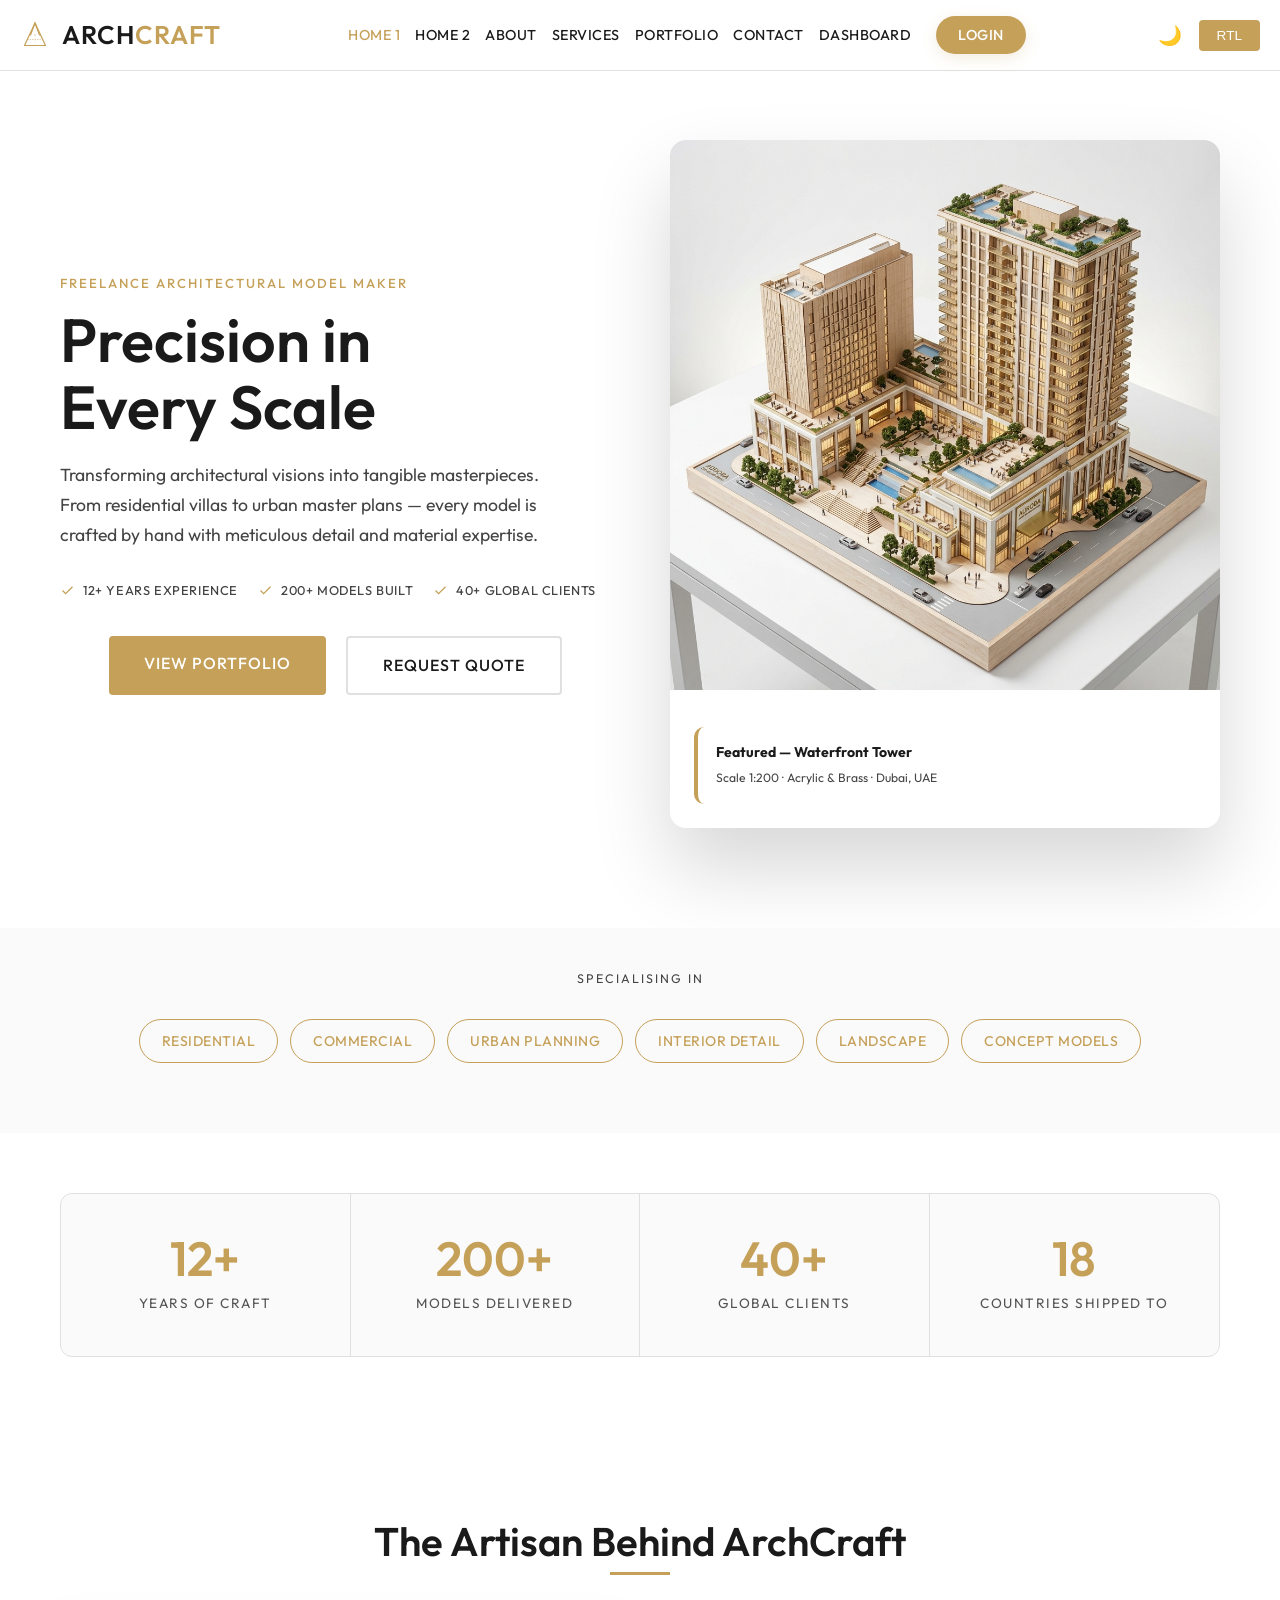
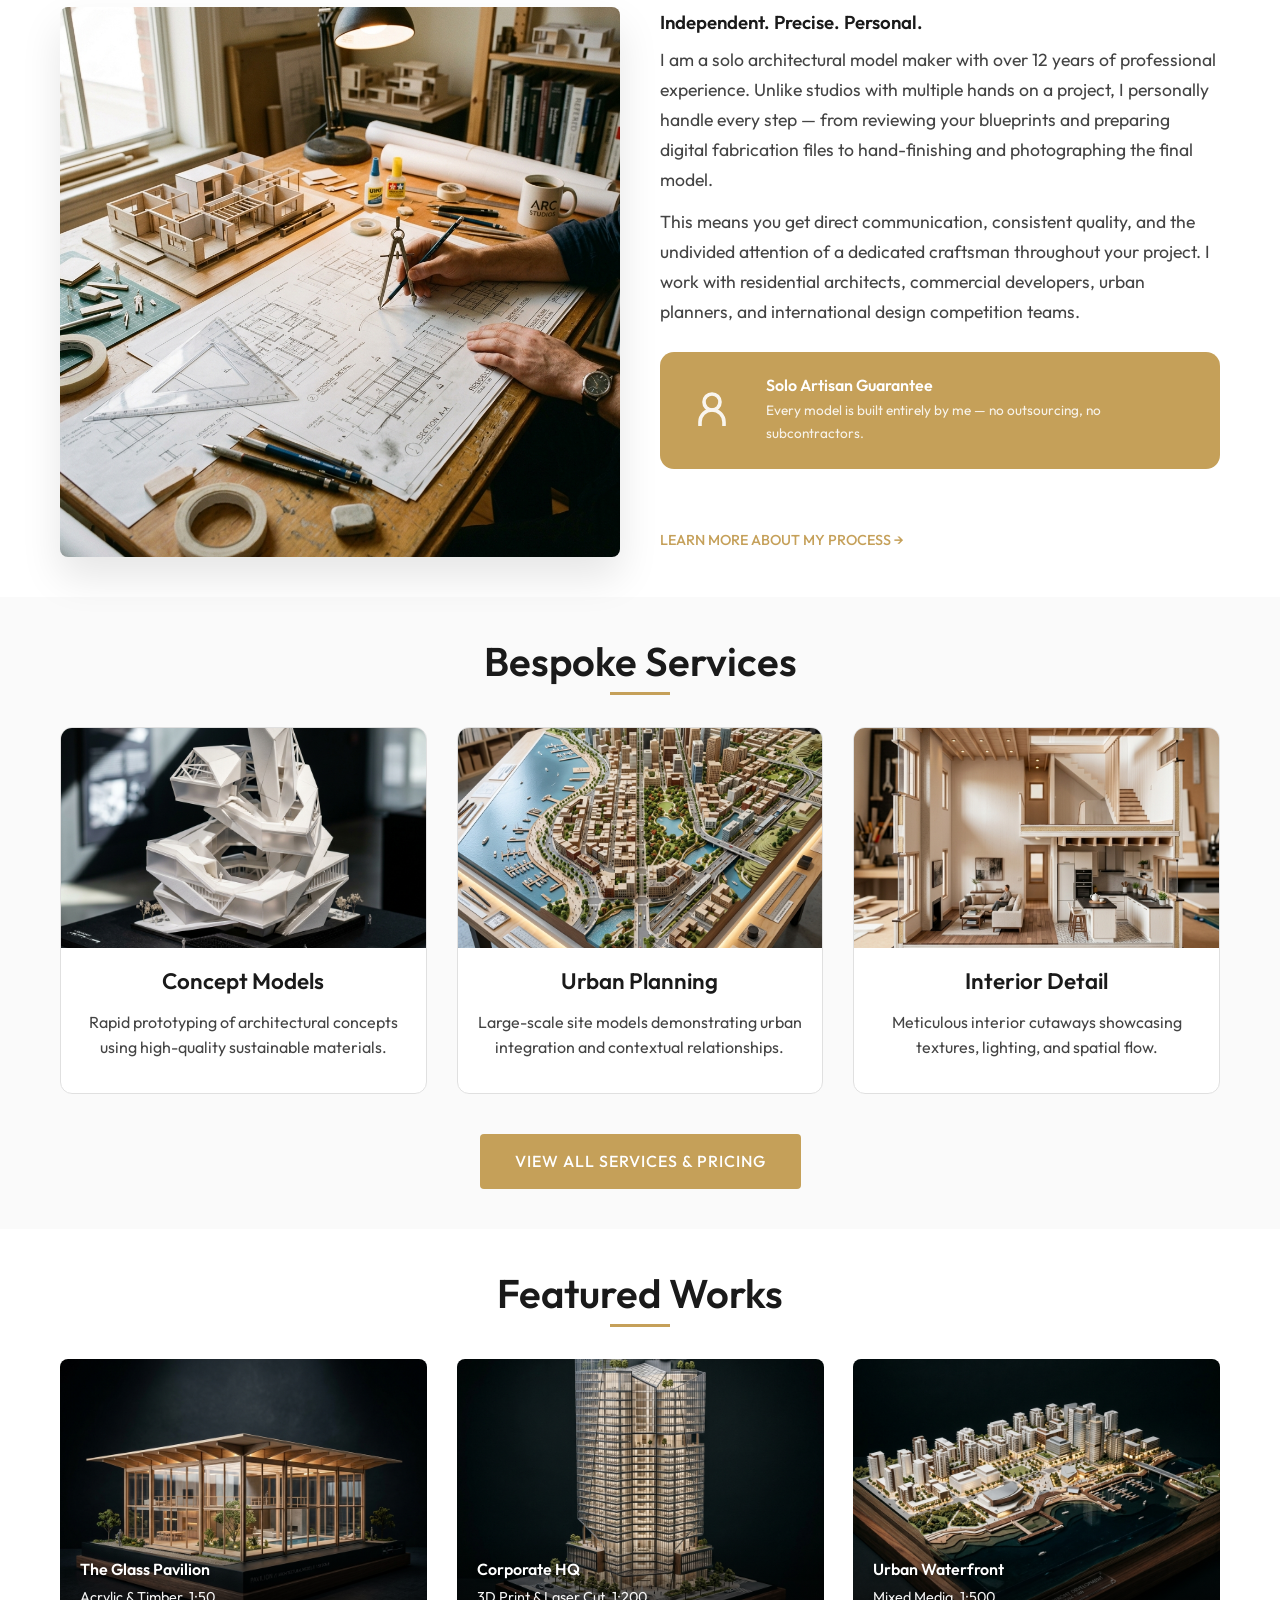
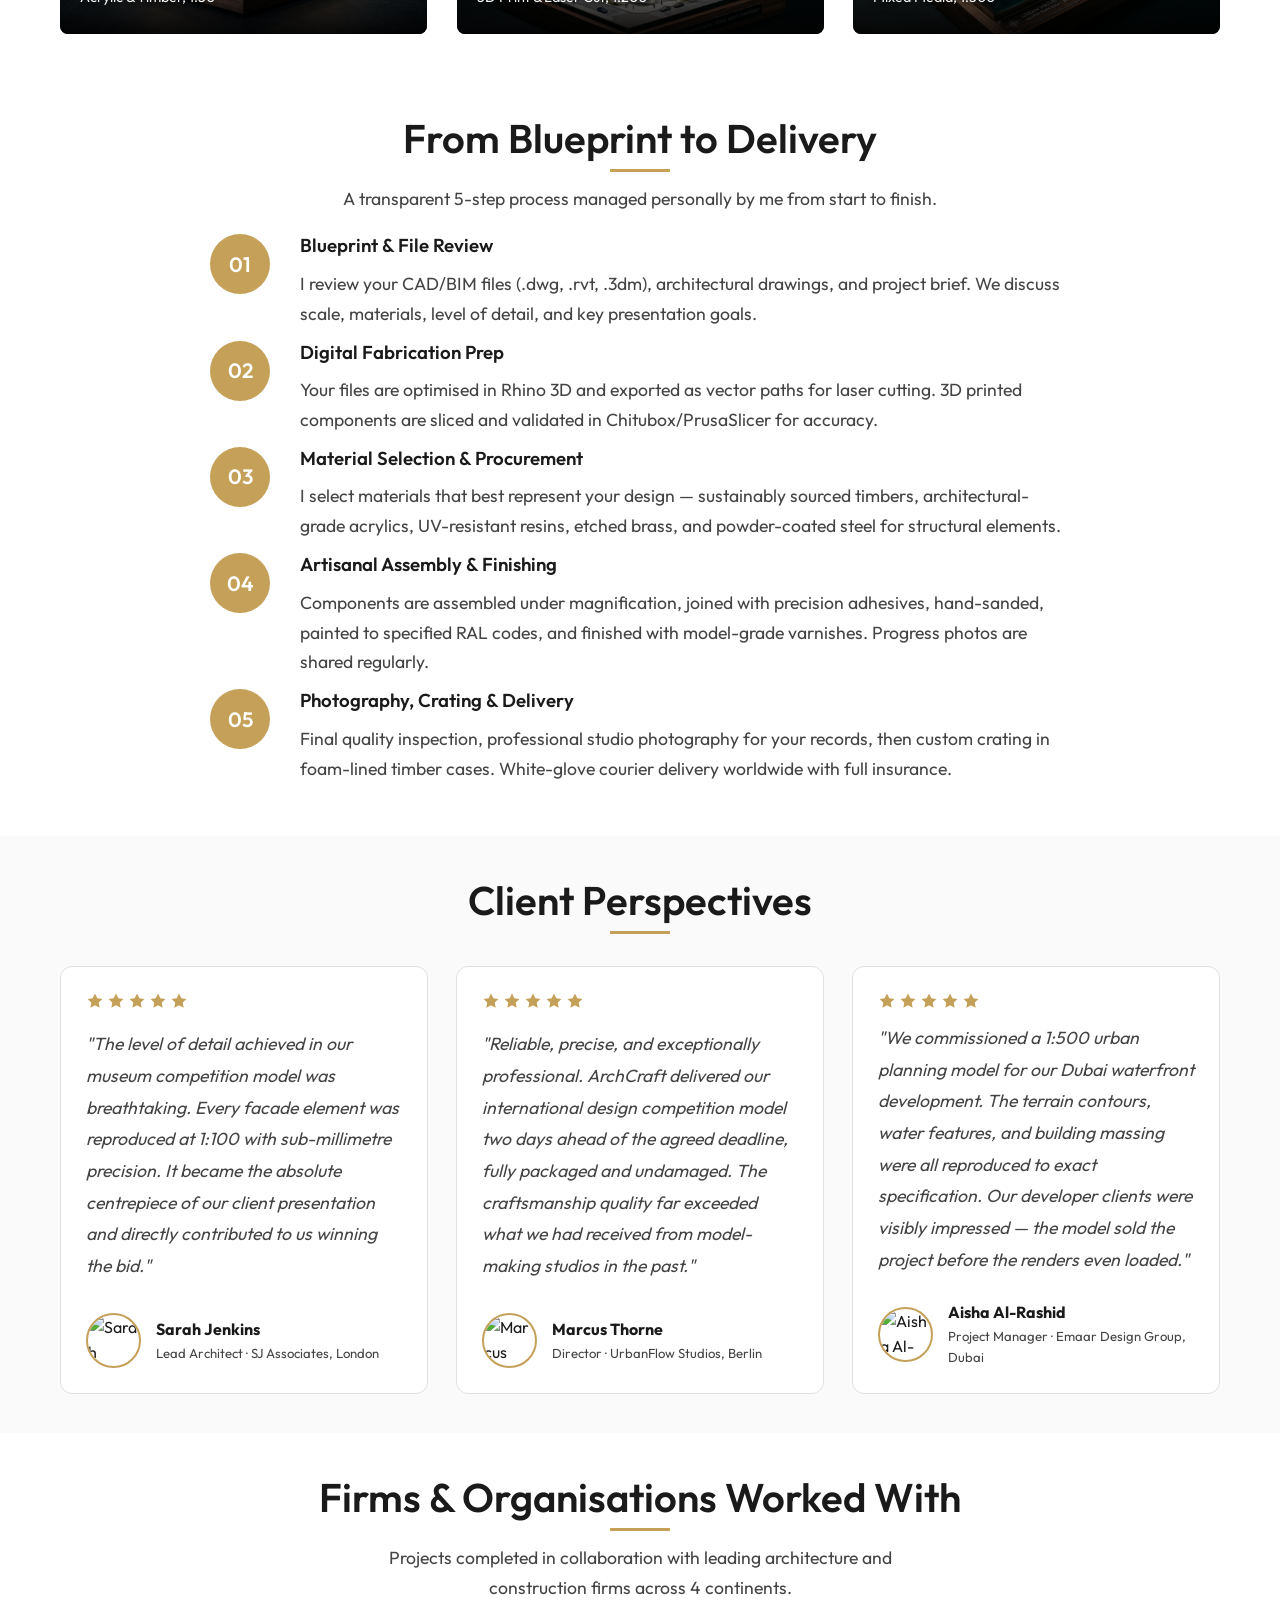
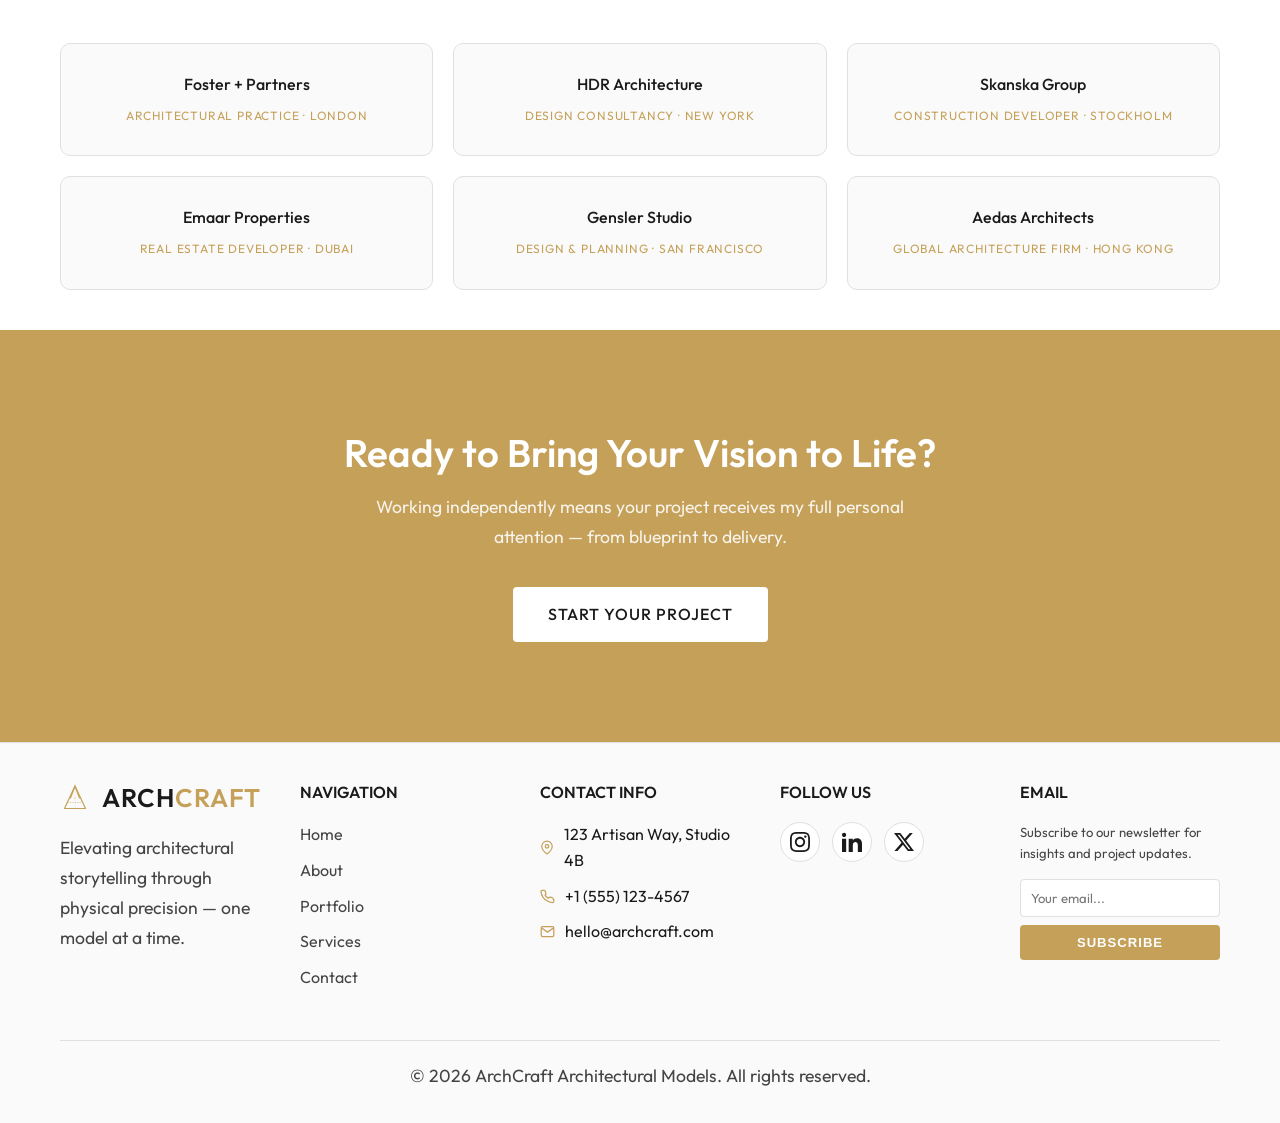
==== commit 0d7fae46: "doc6" ====
--- a/index.html
+++ b/index.html
@@ -20,11 +20,11 @@
             </div>
             <nav>
                 <ul>
-                    <li><a href="index.html" class="active">Home</a></li>
+                    <li><a href="index.html" class="active">Home 1</a></li>
+                    <li><a href="home2.html">Home 2</a></li>
                     <li><a href="about.html">About</a></li>
                     <li><a href="services.html">Services</a></li>
                     <li><a href="portfolio.html">Portfolio</a></li>
-                    <li><a href="home2.html">Materials</a></li>
                     <li><a href="contact.html">Contact</a></li>
                     <li><a href="dashboard.html">Dashboard</a></li>
                     <li><a href="login.html" class="nav-cta">Login</a></li>
@@ -50,7 +50,7 @@
                 <div class="hero-split-home animate" data-animation="fade-in">
                     <div class="hero-text">
                         <p style="font-size:0.82rem; text-transform:uppercase; letter-spacing:2px; color:var(--accent-color); margin-bottom:12px; font-weight:500;">Freelance Architectural Model Maker</p>
-                        <h1>Precision in <br>Every Scale</h1>
+                        <h1>Precision in <br class="desktop-br">Every Scale</h1>
                         <p>Transforming architectural visions into tangible masterpieces. From residential villas to urban master plans — every model is crafted by hand with meticulous detail and material expertise.</p>
                         <div class="hero-trust-badges">
                             <span class="trust-badge">
@@ -183,8 +183,8 @@
                         </div>
                     </div>
                 </div>
-                <div style="text-align:center; margin-top:40px;">
-                    <a href="services.html" class="btn btn-primary">View All Services & Pricing</a>
+                <div style="display:flex; justify-content:center; margin-top:40px;">
+                    <a href="services.html" class="btn btn-primary">View All Services &amp; Pricing</a>
                 </div>
             </div>
         </section>
@@ -338,25 +338,7 @@
                             </div>
                         </div>
                     </div>
-                    <div class="testimonial-card animate" data-animation="zoom-in">
-                        <div class="star-rating">
-                            <svg viewBox="0 0 24 24"><polygon points="12 2 15.09 8.26 22 9.27 17 14.14 18.18 21.02 12 17.77 5.82 21.02 7 14.14 2 9.27 8.91 8.26 12 2"/></svg>
-                            <svg viewBox="0 0 24 24"><polygon points="12 2 15.09 8.26 22 9.27 17 14.14 18.18 21.02 12 17.77 5.82 21.02 7 14.14 2 9.27 8.91 8.26 12 2"/></svg>
-                            <svg viewBox="0 0 24 24"><polygon points="12 2 15.09 8.26 22 9.27 17 14.14 18.18 21.02 12 17.77 5.82 21.02 7 14.14 2 9.27 8.91 8.26 12 2"/></svg>
-                            <svg viewBox="0 0 24 24"><polygon points="12 2 15.09 8.26 22 9.27 17 14.14 18.18 21.02 12 17.77 5.82 21.02 7 14.14 2 9.27 8.91 8.26 12 2"/></svg>
-                            <svg viewBox="0 0 24 24"><polygon points="12 2 15.09 8.26 22 9.27 17 14.14 18.18 21.02 12 17.77 5.82 21.02 7 14.14 2 9.27 8.91 8.26 12 2"/></svg>
-                        </div>
-                        <p style="font-style:italic;margin-bottom:25px;line-height:1.8;">"I've worked with several model makers over my career but ArchCraft stands apart for the quality of communication and craftsmanship. Weekly progress updates with photos gave us full visibility, and the final interior cutaway model captured every material, fixture, and spatial nuance of the design."</p>
-                        <div style="display:flex;align-items:center;gap:15px;">
-                            <div class="testimonial-img">
-                                <img src="https://images.pexels.com/photos/1181690/pexels-photo-1181690.jpeg" alt="Dr. Helene Brandt">
-                            </div>
-                            <div>
-                                <strong style="display:block;font-size:1rem;">Dr. Helene Brandt</strong>
-                                <span style="display:block;font-size:0.82rem;color:var(--text-secondary);">Principal Architect · Brandt + Kohl Studio, Vienna</span>
-                            </div>
-                        </div>
-                    </div>
+
                 </div>
             </div>
         </section>
@@ -402,7 +384,7 @@
             <div class="container">
                 <h2 class="animate" data-animation="fade-in" style="font-size:2.4rem; margin-bottom:16px; color:#fff;">Ready to Bring Your Vision to Life?</h2>
                 <p style="max-width:600px; margin:0 auto 35px; color:rgba(255,255,255,0.88); font-size:1.1rem;">Working independently means your project receives my full personal attention — from blueprint to delivery.</p>
-                <div class="animate" data-animation="slide-up">
+                <div class="animate" data-animation="slide-up" style="display:flex; justify-content:center;">
                     <a href="contact.html" class="btn btn-light">Start Your Project</a>
                 </div>
             </div>
@@ -446,21 +428,30 @@
                             hello@archcraft.com
                         </li>
                     </ul>
-                </div>
-                <div class="footer-col">
-                    <h4>Follow Us</h4>
-                    <div class="footer-socials">
-                        <a href="#" class="social-icon" title="Instagram">
-                            <svg viewBox="0 0 24 24"><path d="M12 2.163c3.204 0 3.584.012 4.85.07 3.252.148 4.771 1.691 4.919 4.919.058 1.265.069 1.645.069 4.849 0 3.205-.012 3.584-.069 4.849-.149 3.225-1.664 4.771-4.919 4.919-1.266.058-1.644.07-4.85.07-3.204 0-3.584-.012-4.849-.07-3.26-.149-4.771-1.699-4.919-4.92-.058-1.265-.07-1.644-.07-4.849 0-3.204.013-3.583.07-4.849.149-3.227 1.664-4.771 4.919-4.919 1.266-.057 1.645-.069 4.849-.069zm0-2.163c-3.259 0-3.667.014-4.947.072-4.358.2-6.78 2.618-6.98 6.98-.059 1.281-.073 1.689-.073 4.948 0 3.259.014 3.668.072 4.948.2 4.358 2.618 6.78 6.98 6.98 1.281.058 1.689.072 4.948.072 3.259 0 3.668-.014 4.948-.072 4.354-.2 6.782-2.618 6.979-6.98.059-1.28.073-1.689.073-4.948 0-3.259-.014-3.667-.072-4.947-.196-4.354-2.617-6.78-6.979-6.98-1.281-.059-1.69-.073-4.949-.073zm0 5.838c-3.403 0-6.162 2.759-6.162 6.162s2.759 6.163 6.162 6.163 6.162-2.759 6.162-6.163c0-3.403-2.759-6.162-6.162-6.162zm0 10.162c-2.209 0-4-1.79-4-4 0-2.209 1.791-4 4-4s4 1.791 4 4c0 2.21-1.791 4-4 4zm6.406-11.845c-.796 0-1.441.645-1.441 1.44s.645 1.44 1.441 1.44c.795 0 1.439-.645 1.439-1.44s-.644-1.44-1.439-1.44z"/></svg>
-                        </a>
-                        <a href="#" class="social-icon" title="LinkedIn">
-                            <svg viewBox="0 0 24 24"><path d="M4.98 3.5c0 1.381-1.11 2.5-2.48 2.5s-2.48-1.119-2.48-2.5c0-1.38 1.11-2.5 2.48-2.5s2.48 1.12 2.48 2.5zm.02 4.5h-5v16h5v-16zm7.982 0h-4.968v16h4.969v-8.399c0-4.67 6.029-5.052 6.029 0v8.399h4.988v-10.131c0-7.88-8.922-7.593-11.018-3.714v-2.155z"/></svg>
-                        </a>
-                        <a href="#" class="social-icon" title="Twitter/X">
-                            <svg viewBox="0 0 24 24"><path d="M18.901 1.153h3.68l-8.04 9.19L24 22.846h-7.406l-5.8-7.584-6.638 7.584H.474l8.6-9.83L0 1.154h7.594l5.243 6.932ZM17.61 20.644h2.039L6.486 3.24H4.298Z"/></svg>
-                        </a>
-                    </div>
-                </div>
+                 </div>
+                 <div class="footer-col">
+                     <h4>Follow Us</h4>
+                     <div class="footer-socials">
+                         <a href="#" class="social-icon" title="Instagram">
+                             <svg viewBox="0 0 24 24"><path d="M12 2.163c3.204 0 3.584.012 4.85.07 3.252.148 4.771 1.691 4.919 4.919.058 1.265.069 1.645.069 4.849 0 3.205-.012 3.584-.069 4.849-.149 3.225-1.664 4.771-4.919 4.919-1.266.058-1.644.07-4.85.07-3.204 0-3.584-.012-4.849-.07-3.26-.149-4.771-1.699-4.919-4.92-.058-1.265-.07-1.644-.07-4.849 0-3.204.013-3.583.07-4.849.149-3.227 1.664-4.771 4.919-4.919 1.266-.057 1.645-.069 4.849-.069zm0-2.163c-3.259 0-3.667.014-4.947.072-4.358.2-6.78 2.618-6.98 6.98-.059 1.281-.073 1.689-.073 4.948 0 3.259.014 3.668.072 4.948.2 4.358 2.618 6.78 6.98 6.98 1.281.058 1.689.072 4.948.072 3.259 0 3.668-.014 4.948-.072 4.354-.2 6.782-2.618 6.979-6.98.059-1.28.073-1.689.073-4.948 0-3.259-.014-3.667-.072-4.947-.196-4.354-2.617-6.78-6.979-6.98-1.281-.059-1.69-.073-4.949-.073zm0 5.838c-3.403 0-6.162 2.759-6.162 6.162s2.759 6.163 6.162 6.163 6.162-2.759 6.162-6.163c0-3.403-2.759-6.162-6.162-6.162zm0 10.162c-2.209 0-4-1.79-4-4 0-2.209 1.791-4 4-4s4 1.791 4 4c0 2.21-1.791 4-4 4zm6.406-11.845c-.796 0-1.441.645-1.441 1.44s.645 1.44 1.441 1.44c.795 0 1.439-.645 1.439-1.44s-.644-1.44-1.439-1.44z"/></svg>
+                         </a>
+                         <a href="#" class="social-icon" title="LinkedIn">
+                             <svg viewBox="0 0 24 24"><path d="M4.98 3.5c0 1.381-1.11 2.5-2.48 2.5s-2.48-1.119-2.48-2.5c0-1.38 1.11-2.5 2.48-2.5s2.48 1.12 2.48 2.5zm.02 4.5h-5v16h5v-16zm7.982 0h-4.968v16h4.969v-8.399c0-4.67 6.029-5.052 6.029 0v8.399h4.988v-10.131c0-7.88-8.922-7.593-11.018-3.714v-2.155z"/></svg>
+                         </a>
+                         <a href="#" class="social-icon" title="Twitter/X">
+                             <svg viewBox="0 0 24 24"><path d="M18.901 1.153h3.68l-8.04 9.19L24 22.846h-7.406l-5.8-7.584-6.638 7.584H.474l8.6-9.83L0 1.154h7.594l5.243 6.932ZM17.61 20.644h2.039L6.486 3.24H4.298Z"/></svg>
+                         </a>
+                     </div>
+                 </div>
+                 <div class="footer-col">
+                     <h4>Email</h4>
+                     <p style="font-size:0.82rem;line-height:1.6;margin-bottom:15px;color:var(--text-secondary);">Subscribe to our newsletter for insights and project updates.</p>
+                     <form style="display:flex;flex-direction:column;gap:8px;">
+                         <input type="email" placeholder="Your email..." required style="width:100%;padding:10px;border:1px solid var(--border-color);border-radius:4px;background:var(--bg-primary);color:var(--text-primary);font-size:0.82rem;font-family:inherit;">
+                         <button type="submit" class="btn btn-primary" style="padding:10px;font-size:0.82rem;width:100%;text-align:center;font-weight:600;">Subscribe</button>
+                     </form>
+                 </div>
+
             </div>
             <div class="footer-bottom">
                 <p>&copy; 2026 ArchCraft Architectural Models. All rights reserved.</p>
--- a/assets/css/style.css
+++ b/assets/css/style.css
@@ -324,7 +324,7 @@
 
 @media (max-width: 1150px) {
     .hamburger {
-        display: block;
+        display: flex;
     }
 
     nav {
@@ -492,14 +492,14 @@
         padding: 0 var(--space-sm) !important;
     }
 
-    .cta-btns {
+    .hero .cta-btns {
         flex-direction: column;
         width: 100%;
         max-width: 300px;
         margin: 0 auto;
     }
 
-    .btn {
+    .hero .btn {
         width: 100%;
         text-align: center;
         padding: 14px 20px;
@@ -566,15 +566,14 @@
 }
 
 .btn-secondary {
-    background: rgba(255, 255, 255, 0.1);
-    backdrop-filter: blur(5px);
-    color: #fff;
-    border: 2px solid rgba(255, 255, 255, 0.8);
+    background: transparent;
+    color: var(--text-primary);
+    border: 2px solid var(--border-color);
 }
 
 .btn-secondary:hover {
-    background: #fff;
-    color: #000;
+    background: var(--text-primary);
+    color: var(--bg-primary);
     transform: translateY(-3px);
 }
 
@@ -824,6 +823,42 @@
         text-align: left !important;
         margin-bottom: 1.2rem !important;
     }
+    #tools .img-first-stack {
+        text-align: center !important;
+    }
+}
+
+/* About page — keep intro section horizontal at 1024px */
+@media (min-width: 900px) and (max-width: 1150px) {
+    #introduction .img-first-stack {
+        flex-direction: row !important;
+        align-items: center !important;
+        gap: 40px !important;
+        text-align: left !important;
+    }
+    #introduction .img-first-stack > div {
+        flex: 1 !important;
+        min-width: 0 !important;
+    }
+    #introduction .img-first-stack img {
+        width: 100% !important;
+        max-width: 100% !important;
+        height: 320px !important;
+        margin: 0 !important;
+        display: block !important;
+    }
+    #tools .custom-list {
+        display: inline-flex !important;
+        flex-direction: column !important;
+        align-items: flex-start !important;
+        text-align: left !important;
+        margin: 20px auto 0 !important;
+    }
+    #tools .custom-list li {
+        justify-content: flex-start !important;
+        align-items: flex-start !important;
+        text-align: left !important;
+    }
 }
 
 .hero-split {
@@ -1119,7 +1154,7 @@
 
 .footer-grid {
     display: grid;
-    grid-template-columns: repeat(4, 1fr);
+    grid-template-columns: repeat(5, 1fr);
     gap: var(--space-lg);
     margin-bottom: var(--space-lg);
 }
@@ -1228,11 +1263,25 @@
 .hamburger {
     display: none;
     cursor: pointer;
+    align-items: center;
+    justify-content: center;
+    height: 32px;
+    width: 32px;
+}
+
+.hamburger span {
+    display: flex;
+    align-items: center;
+    justify-content: center;
+    line-height: 1;
+    font-size: 1.4rem;
+    height: 100%;
+    width: 100%;
 }
 
 @media (max-width: 1150px) {
     .hamburger {
-        display: block;
+        display: flex;
     }
 
     nav {
@@ -1277,15 +1326,7 @@
     }
 }
 
-/* RTL Specific */
-[dir="rtl"] .logo,
-[dir="rtl"] .logo a {
-    flex-direction: row-reverse !important;
-}
-
-[dir="rtl"] footer .logo {
-    justify-content: flex-end;
-}
+
 
 [dir="rtl"] footer .footer-col p {
     direction: ltr;
@@ -1494,12 +1535,24 @@
     color: var(--text-primary);
 }
 
+.contact-socials .social-icon {
+    width: 45px;
+    height: 45px;
+    background: var(--bg-secondary);
+}
+
 .footer-socials .social-icon:hover {
     background: var(--accent-color);
     border-color: var(--accent-color);
-    color: #1a1a1a; /* Darker color for better contrast on gold background */
+    color: #fff; /* White icon visible on gold background in both themes */
     transform: translateY(-5px);
     box-shadow: 0 5px 15px rgba(197, 160, 89, 0.4);
+}
+
+[data-theme="dark"] .footer-socials .social-icon:hover {
+    background: var(--accent-color);
+    border-color: var(--accent-color);
+    color: #fff;
 }
 
 .footer-socials .social-icon svg {
@@ -1566,7 +1619,7 @@
 }
 
 /* Mobile CTA Button Stacking */
-@media (max-width: 1150px) {
+@media (max-width: 576px) {
     .cta-btns {
         flex-direction: column;
         gap: 15px;
@@ -1577,6 +1630,15 @@
         width: auto;
         min-width: 200px;
         text-align: center;
+    }
+}
+
+/* Mobile + Tablet — prevent standalone section buttons from stretching full-width */
+@media (max-width: 1024px) {
+    section .btn:not(.auth-btn):not(.btn-calc-cta) {
+        display: inline-block !important;
+        width: auto !important;
+        max-width: 320px;
     }
 }
 
@@ -1621,45 +1683,60 @@
     gap: 30px;
 }
 
-@media (max-width: 1024px) {
+/* Materials Grid — always a clean card-grid, image full width at top */
+.materials-grid-container {
+    display: grid !important;
+    grid-template-columns: repeat(3, 1fr) !important;
+    gap: 24px !important;
+}
+
+.materials-grid-container .stat-card {
+    display: flex !important;
+    flex-direction: column !important;
+    padding: 0 !important;
+    overflow: hidden;
+    border-radius: 10px;
+    text-align: left !important;
+}
+
+.materials-grid-container .stat-card div:first-child {
+    width: 100% !important;
+    height: 200px !important;
+    margin-bottom: 0 !important;
+    flex-shrink: 0 !important;
+    border-radius: 0 !important;
+}
+
+.materials-grid-container .stat-card div:first-child img {
+    width: 100% !important;
+    height: 100% !important;
+    object-fit: cover !important;
+    display: block !important;
+    border-radius: 0 !important;
+}
+
+.materials-grid-container .stat-card h4,
+.materials-grid-container .stat-card p {
+    padding-left: 16px !important;
+    padding-right: 16px !important;
+}
+
+.materials-grid-container .stat-card h4 {
+    margin-top: 14px !important;
+    margin-bottom: 6px !important;
+}
+
+.materials-grid-container .stat-card p {
+    margin-bottom: 14px !important;
+}
+
+@media (max-width: 767px) {
     .materials-grid-container {
-        display: flex !important;
-        flex-direction: column !important;
-        gap: 20px !important;
-    }
-    
-    .materials-grid-container .stat-card {
-        display: flex !important;
-        align-items: center !important;
-        gap: 25px !important;
-        text-align: left !important;
-        padding: 20px !important;
-        width: 100% !important;
-    }
-    
-    @media (max-width: 600px) {
-        .materials-grid-container .stat-card {
-            flex-direction: column !important;
-            text-align: center !important;
-            padding: 15px !important;
-        }
-        
-        .materials-grid-container .stat-card div:first-child {
-            width: 100% !important;
-            height: 180px !important;
-        }
-    }
-    
+        grid-template-columns: 1fr !important;
+    }
+
     .materials-grid-container .stat-card div:first-child {
-        width: 180px !important;
-        height: 120px !important;
-        margin-bottom: 0 !important;
-        flex-shrink: 0 !important;
-    }
-
-    .materials-grid-container .stat-card h4 {
-        margin-top: 0 !important;
-        margin-bottom: 8px !important;
+        height: 200px !important;
     }
 }
 
@@ -1776,13 +1853,6 @@
     transform: rotate(90deg);
 }
 
-.sidebar .logo {
-    font-size: 1.1rem !important;
-}
-
-.sidebar .logo img {
-    height: 20px !important;
-}
 
 @media (max-width: 1024px) {
     .sidebar-close {
@@ -1974,21 +2044,53 @@
         width: 100% !important;
         max-width: 100% !important;
     }
+
+    /* Centre bullet-point list items inside service cards */
+    .services-grid .service-card ul {
+        text-align: center !important;
+        align-items: center !important;
+    }
+    .services-grid .service-card ul li {
+        text-align: center !important;
+        justify-content: center !important;
+    }
 }
 
 @media (max-width: 1024px) {
-    .portfolio-grid, .services-grid {
-        grid-template-columns: 1fr !important;
-        gap: 30px !important;
-    }
-
-    .portfolio-card, .service-card {
-        max-width: 480px !important; /* Reduced card width for better proportion */
-        margin: 0 auto !important;
+    .portfolio-grid {
+        grid-template-columns: repeat(2, 1fr) !important;
+        gap: 24px !important;
+    }
+
+    .portfolio-card {
+        max-width: 100% !important;
+        margin: 0 !important;
+    }
+
+    /* Services — strict 2×2×2 layout at 1024px */
+    .services-grid {
+        grid-template-columns: repeat(2, 1fr) !important;
+        gap: 24px !important;
+    }
+
+    .service-card {
+        max-width: 100% !important;
+        margin: 0 !important;
+        grid-column: auto !important;
+    }
+
+    /* Centre bullet-point list items inside service cards */
+    .services-grid .service-card ul {
+        text-align: center !important;
+        align-items: center !important;
+    }
+    .services-grid .service-card ul li {
+        text-align: center !important;
+        justify-content: center !important;
     }
 
     .service-image {
-        height: 200px !important; /* Slightly reduced image height on tablet */
+        height: 200px !important;
     }
 }
 
@@ -2039,18 +2141,33 @@
     box-shadow: 0 4px 12px rgba(197, 160, 89, 0.2);
 }
 
+@media (max-width: 1024px) {
+    .filter-btn {
+        padding: 8px 18px !important;
+        font-size: 0.78rem !important;
+        letter-spacing: 0.5px !important;
+    }
+}
+@media (max-width: 768px) {
+    .filter-btn {
+        padding: 6px 12px !important;
+        font-size: 0.72rem !important;
+        letter-spacing: 0.3px !important;
+    }
+}
+
 /* ============================================================
    NEW PREMIUM COMPONENTS - ArchCraft Overhaul
    ============================================================ */
 
 /* Stats Counter Row */
-.stats-row{display:grid;grid-template-columns:repeat(4,1fr);background:var(--primary-color);color:#fff;border-radius:12px;overflow:hidden;margin:60px 0}
-.stat-item{padding:40px 20px;text-align:center;border-right:1px solid rgba(255,255,255,0.12);transition:background 0.3s}
+.stats-row{display:grid;grid-template-columns:repeat(4,1fr);background:var(--bg-secondary);border:1px solid var(--border-color);color:var(--text-primary);border-radius:12px;overflow:hidden;margin:60px 0}
+.stat-item{padding:40px 20px;text-align:center;border-right:1px solid var(--border-color);transition:background 0.3s}
 .stat-item:last-child{border-right:none}
-.stat-item:hover{background:rgba(255,255,255,0.06)}
+.stat-item:hover{background:rgba(197,160,89,0.05)}
 .stat-num{font-size:3rem;font-weight:580;color:var(--accent-color);display:block;line-height:1;margin-bottom:8px}
 .stat-label{font-size:0.85rem;text-transform:uppercase;letter-spacing:1.5px;opacity:0.75}
-@media(max-width:768px){.stats-row{grid-template-columns:repeat(2,1fr)}.stat-item{border-bottom:1px solid rgba(255,255,255,0.12)}.stat-item:nth-child(2),.stat-item:nth-child(4){border-right:none}.stat-item:nth-child(3),.stat-item:nth-child(4){border-bottom:none}.stat-num{font-size:2.2rem}}
+@media(max-width:768px){.stats-row{grid-template-columns:repeat(2,1fr)}.stat-item{border-bottom:1px solid var(--border-color)}.stat-item:nth-child(2),.stat-item:nth-child(4){border-right:none}.stat-item:nth-child(3),.stat-item:nth-child(4){border-bottom:none}.stat-num{font-size:2.2rem}}
 
 /* Model Type Strip */
 .model-type-strip{display:flex;flex-wrap:wrap;gap:12px;justify-content:center;margin:30px 0}
@@ -2076,12 +2193,14 @@
 .ref-project-body p{font-size:0.9rem;color:var(--text-secondary);margin-top:auto;padding-top:10px}
 
 /* Pricing Grid */
-.pricing-grid{display:grid;grid-template-columns:repeat(3,1fr);gap:30px;margin-top:40px}
+.pricing-grid{display:grid;grid-template-columns:repeat(2,1fr);gap:30px;margin-top:40px;max-width:850px;margin-left:auto;margin-right:auto}
 .pricing-card{background:var(--bg-primary);border:1px solid var(--border-color);border-radius:16px;padding:40px 30px;text-align:center;transition:var(--transition);position:relative;overflow:hidden}
-.pricing-card.featured{border-color:var(--accent-color);background:var(--primary-color);color:#fff;transform:scale(1.04);box-shadow:0 30px 60px rgba(0,0,0,0.15)}
+.pricing-card.featured{border-color:var(--accent-color);background:#1a1a1a;color:#fff;transform:scale(1.04);box-shadow:0 30px 60px rgba(0,0,0,0.15)}
 .pricing-card.featured p,.pricing-card.featured li{color:rgba(255,255,255,0.8)}
 .pricing-badge{position:absolute;top:18px;right:-24px;background:var(--accent-color);color:#fff;font-size:0.7rem;font-weight:500;padding:5px 32px;transform:rotate(40deg);letter-spacing:1px;text-transform:uppercase}
-.pricing-card h3{font-size:1.25rem;margin-bottom:10px}
+.pricing-card h3{font-size:1.25rem;margin-bottom:10px;color:#fff}
+.pricing-card.featured h3{color:#fff}
+.pricing-card:not(.featured) h3{color:var(--text-primary)}
 .pricing-price{font-size:2.4rem;font-weight:580;color:var(--accent-color);display:block;margin:15px 0 5px}
 .pricing-period{font-size:0.82rem;opacity:0.6;margin-bottom:20px;display:block}
 .pricing-features{list-style:none;text-align:left;margin:25px 0 30px;display:flex;flex-direction:column;gap:12px}
@@ -2130,12 +2249,12 @@
 .freelance-process-box{background:linear-gradient(135deg,var(--primary-color) 0%,#2a2a2a 100%);border-radius:16px;padding:50px 40px;color:#fff;margin-top:60px}
 [data-theme="dark"] .freelance-process-box{background:linear-gradient(135deg,#1a1a1a 0%,#242424 100%);border:1px solid var(--border-color)}
 .freelance-steps{display:grid;grid-template-columns:repeat(5,1fr);gap:10px;margin-top:40px;position:relative}
-.freelance-steps::before{content:'';position:absolute;top:27px;left:10%;width:80%;height:2px;background:rgba(197,160,89,0.35)}
+.freelance-steps::before{display:none !important}
 .freelance-step{text-align:center;padding:0 8px;position:relative;z-index:1}
 .freelance-step-num{width:54px;height:54px;background:var(--accent-color);border-radius:50%;display:flex;align-items:center;justify-content:center;font-size:1.05rem;font-weight:580;color:#fff;margin:0 auto 16px;box-shadow:0 4px 16px rgba(197,160,89,0.4)}
 .freelance-step h4{font-size:0.82rem;color:rgba(255,255,255,0.9);margin-bottom:5px}
 .freelance-step p{font-size:0.72rem;color:rgba(255,255,255,0.5);margin:0}
-@media(max-width:768px){.freelance-steps{grid-template-columns:1fr 1fr;gap:30px}.freelance-steps::before{display:none}}
+@media(max-width:768px){.freelance-steps{grid-template-columns:1fr;gap:30px}.freelance-steps::before{display:none}}
 
 /* Material Specs Table */
 .material-table{width:100%;border-collapse:collapse;margin-top:30px;font-size:0.9rem}
@@ -2169,7 +2288,28 @@
 [data-theme="dark"] .hero-model-badge{background:rgba(20,20,20,0.92)}
 .hero-model-badge strong{display:block;font-size:0.88rem;color:var(--text-primary)}
 .hero-model-badge span{font-size:0.76rem;color:var(--text-secondary)}
-@media(max-width:1024px){.hero-split-home{grid-template-columns:1fr;padding-top:120px;gap:40px}.hero-split-home .hero-text h1{font-size:2.6rem}.hero-model-image{max-width:500px;margin:0 auto}}
+/* Hero — mid-range 768px-1024px: keep 2-col desktop layout, adjust font sizes */
+@media(min-width:768px) and (max-width:1024px){
+    .hero-split-home{gap:30px;padding-top:100px;padding-bottom:40px}
+    .hero-split-home .hero-text h1{font-size:2.4rem}
+    .hero-split-home .hero-text p{font-size:1rem}
+    .hero-trust-badges{gap:14px;flex-wrap:wrap}
+    .hero-model-image{max-width:100%}
+}
+
+/* Hero — mobile (≤767px): single-column stacked, centred */
+@media(max-width:767px){
+    .hero-split-home{grid-template-columns:1fr;padding-top:110px;gap:36px}
+    .hero-split-home .hero-text{text-align:center;display:flex;flex-direction:column;align-items:center}
+    .hero-split-home .hero-text p{margin-inline:auto}
+    .hero-split-home .hero-text h1{font-size:2rem;white-space:nowrap}
+    .hero-split-home .hero-text h1 .desktop-br{display:none}
+    .hero-trust-badges{justify-content:center;flex-direction:column;align-items:center;gap:12px}
+    .hero-trust-badges .trust-badge{justify-content:center;width:100%;max-width:220px}
+    .hero-model-image{max-width:460px;margin:0 auto}
+    .hero-split-home .cta-btns{flex-direction:row !important;justify-content:center;width:100%;gap:14px;flex-wrap:nowrap}
+    .hero-split-home .cta-btns .btn{width:auto !important;min-width:140px;text-align:center;padding:13px 20px}
+}
 
 /* Independence Banner */
 .independence-banner{background:var(--accent-color);border-radius:14px;padding:40px 48px;display:flex;align-items:center;gap:30px;margin:40px 0}
@@ -2220,6 +2360,18 @@
     text-transform: uppercase;
     letter-spacing: 0.5px;
 }
+@media (max-width: 1024px) {
+    .pricing-tab-btn {
+        padding: 8px 16px !important;
+        font-size: 0.8rem !important;
+    }
+}
+@media (max-width: 768px) {
+    .pricing-tab-btn {
+        padding: 6px 12px !important;
+        font-size: 0.72rem !important;
+    }
+}
 .pricing-tab-btn:hover {
     border-color: var(--accent-color);
     color: var(--accent-color);
@@ -2525,3 +2677,141 @@
     box-shadow: 0 4px 12px rgba(197, 160, 89, 0.3);
 }
 
+/* Keep side-by-side sections horizontal at tablet & 1024px (768px to 1150px) */
+@media (min-width: 768px) and (max-width: 1150px) {
+    .row-to-col, .img-first-stack {
+        display: flex !important;
+        flex-direction: row !important;
+        align-items: center !important;
+        gap: 40px !important;
+        text-align: left !important;
+    }
+    .row-to-col > div, .img-first-stack > div {
+        flex: 1 !important;
+        min-width: 0 !important;
+        width: auto !important;
+    }
+    .img-first-stack {
+        flex-direction: row !important;
+    }
+    .row-to-col img, .img-first-stack img {
+        width: 100% !important;
+        max-width: 100% !important;
+        height: 350px !important;
+        object-fit: cover !important;
+        margin: 0 !important;
+        display: block !important;
+        border-radius: 12px !important;
+    }
+}
+
+/* Portfolio — keep "The Process Behind" section horizontal at tablet & 1024px */
+@media (min-width: 768px) and (max-width: 1150px) {
+    #process-behind .row-to-col {
+        display: flex !important;
+        flex-direction: row !important;
+        align-items: center !important;
+        gap: 40px !important;
+        text-align: left !important;
+    }
+    #process-behind .row-to-col > div {
+        flex: 1 !important;
+        min-width: 0 !important;
+        width: auto !important;
+    }
+    #process-behind .row-to-col img {
+        width: 100% !important;
+        max-width: 100% !important;
+        height: 350px !important;
+        object-fit: cover !important;
+        margin: 0 !important;
+        display: block !important;
+        border-radius: 8px !important;
+    }
+}
+
+/* Contact Page Enhancements */
+@media (min-width: 768px) and (max-width: 1150px) {
+    .contact-info-row {
+        display: flex !important;
+        flex-direction: row !important;
+        justify-content: space-between !important;
+        gap: 20px !important;
+    }
+    .contact-info-item {
+        flex: 1 !important;
+        margin-bottom: 0 !important;
+    }
+}
+
+@media (max-width: 1150px) {
+    .contact-follow-us {
+        text-align: center !important;
+        display: flex !important;
+        flex-direction: column !important;
+        align-items: center !important;
+    }
+    .contact-socials {
+        justify-content: center !important;
+    }
+    #contact-details form .btn,
+    main .btn {
+        width: auto !important;
+        min-width: 180px !important;
+        max-width: 240px !important;
+        padding: 12px 24px !important;
+        margin-left: auto !important;
+        margin-right: auto !important;
+        display: block !important;
+    }
+}
+
+/* Dashboard Mobile Enhancements */
+@media (max-width: 600px) {
+    .dashboard-header {
+        padding: 0 12px !important;
+        height: 60px !important;
+    }
+    .welcome-greeting {
+        font-size: 1.1rem !important;
+    }
+    .dashboard-controls {
+        gap: 8px !important;
+    }
+    .dashboard-controls #theme-toggle.toggle-btn,
+    .dashboard-controls .user-avatar {
+        width: 30px !important;
+        height: 30px !important;
+        font-size: 0.9rem !important;
+        min-width: 30px !important;
+        flex-shrink: 0 !important;
+    }
+    .dashboard-controls #rtl-toggle.btn-rtl {
+        height: 30px !important;
+        padding: 0 10px !important;
+        font-size: 0.7rem !important;
+        min-width: auto !important;
+        width: auto !important;
+        flex-shrink: 0 !important;
+    }
+    .dashboard-hamburger {
+        padding: 4px 8px !important;
+        font-size: 1.4rem !important;
+    }
+}
+
+/* Force 3-column horizontal layout for materials on tablet & 1024px views */
+@media (min-width: 768px) and (max-width: 1150px) {
+    .materials-grid-container {
+        display: grid !important;
+        grid-template-columns: repeat(3, 1fr) !important;
+        gap: 20px !important;
+    }
+    .materials-grid-container .stat-card {
+        display: flex !important;
+        flex-direction: column !important;
+    }
+}
+
+
+
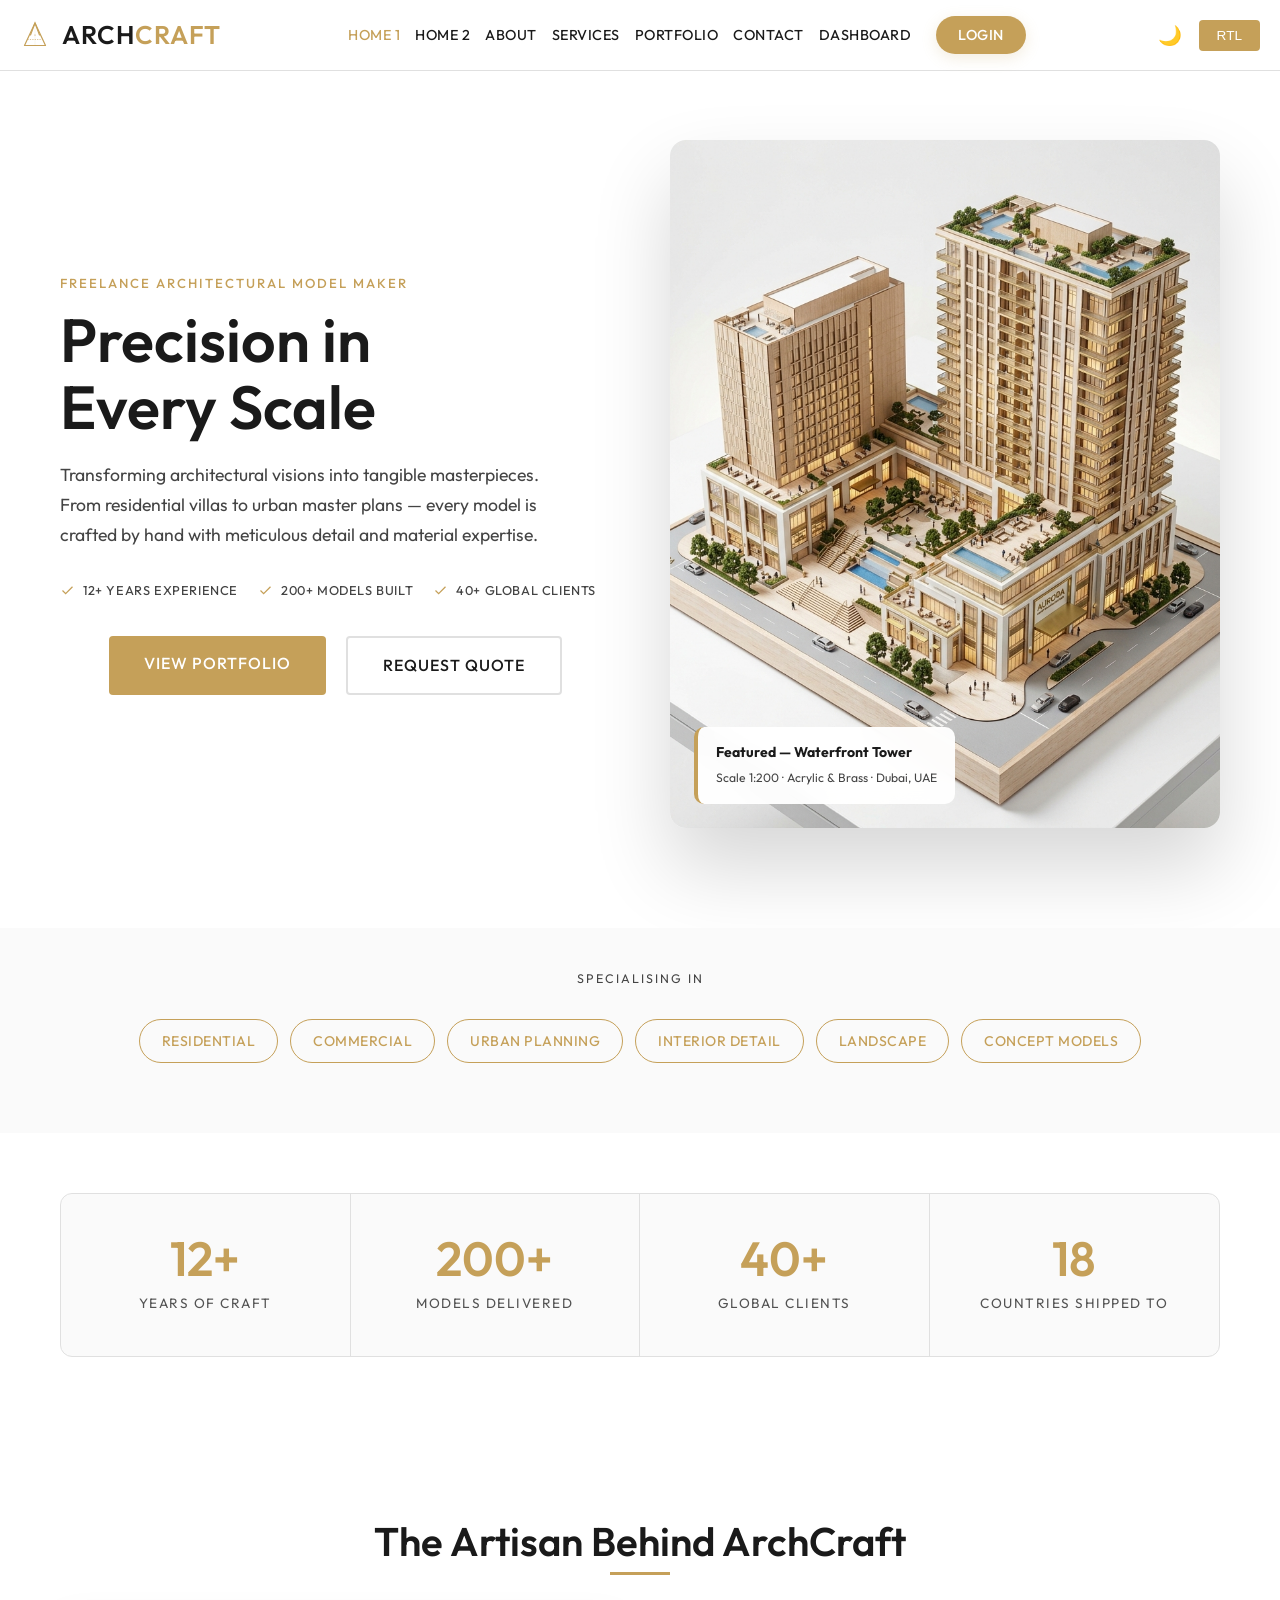
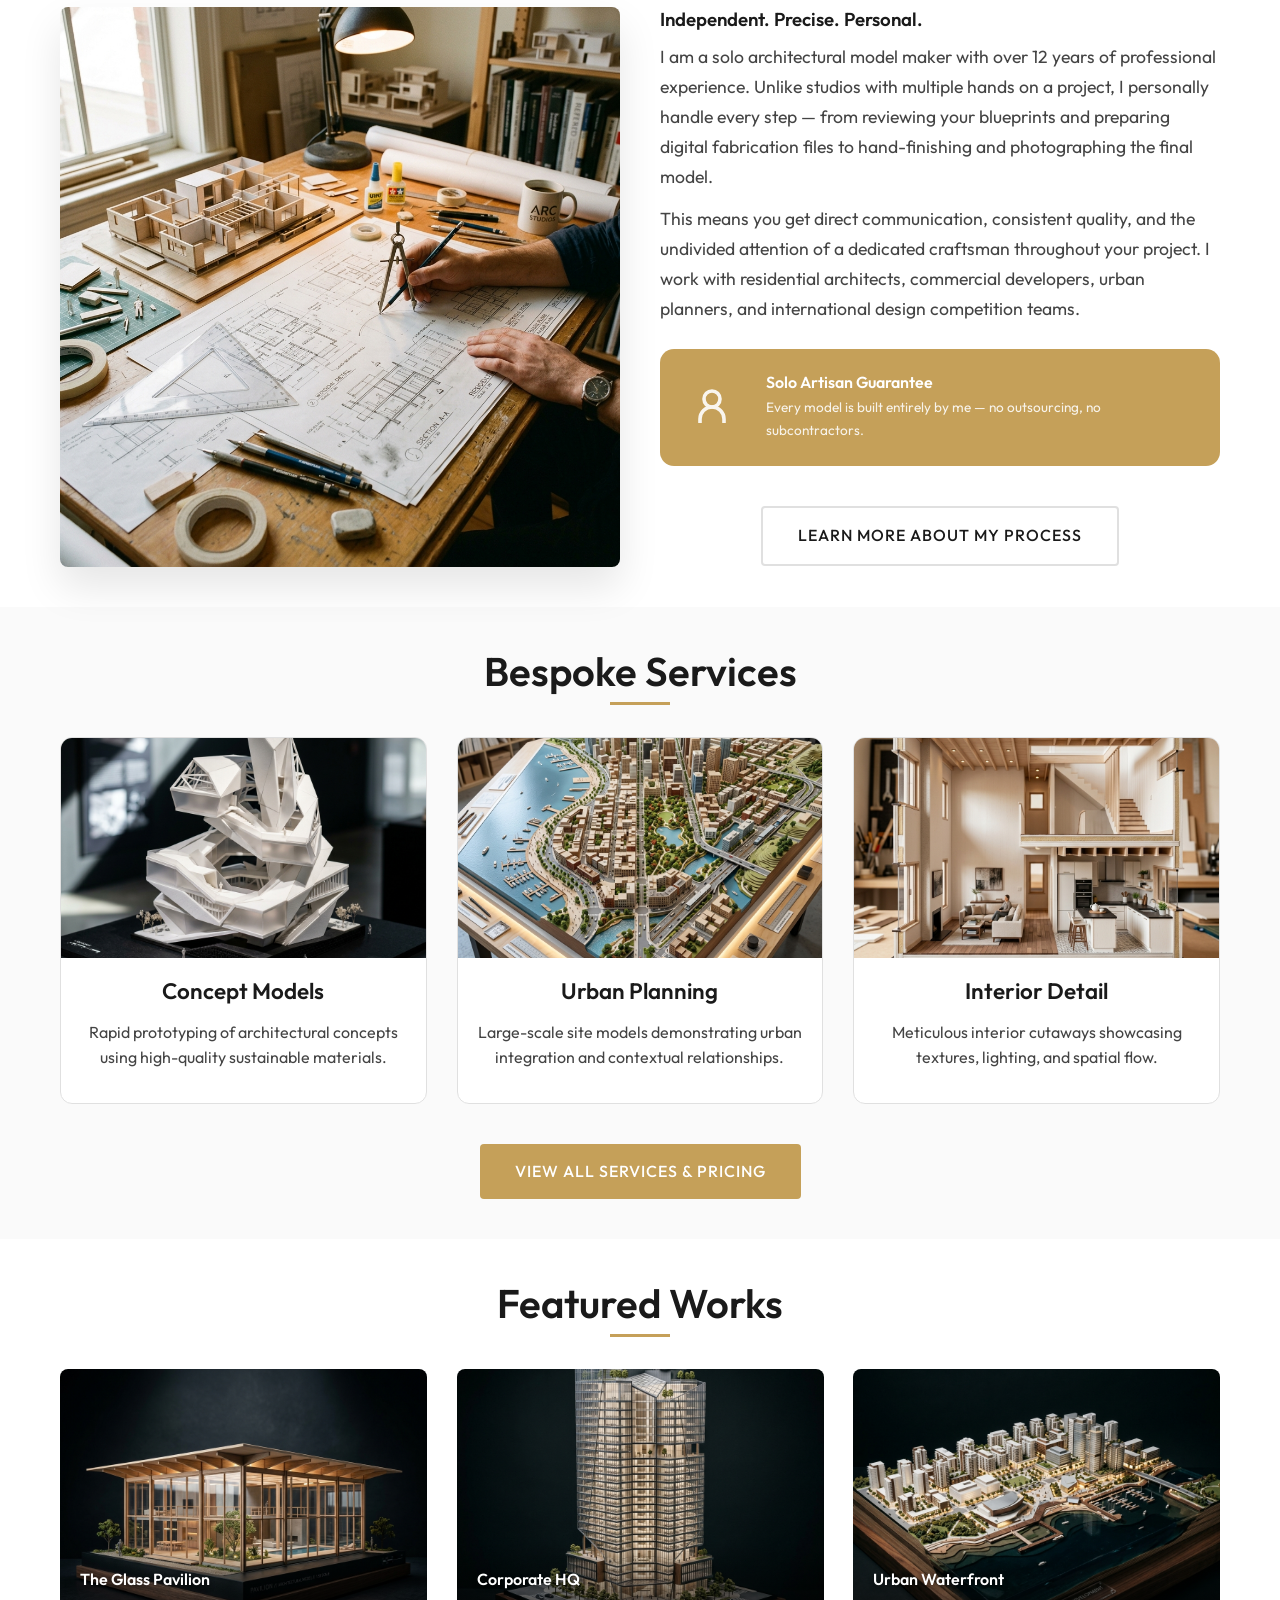
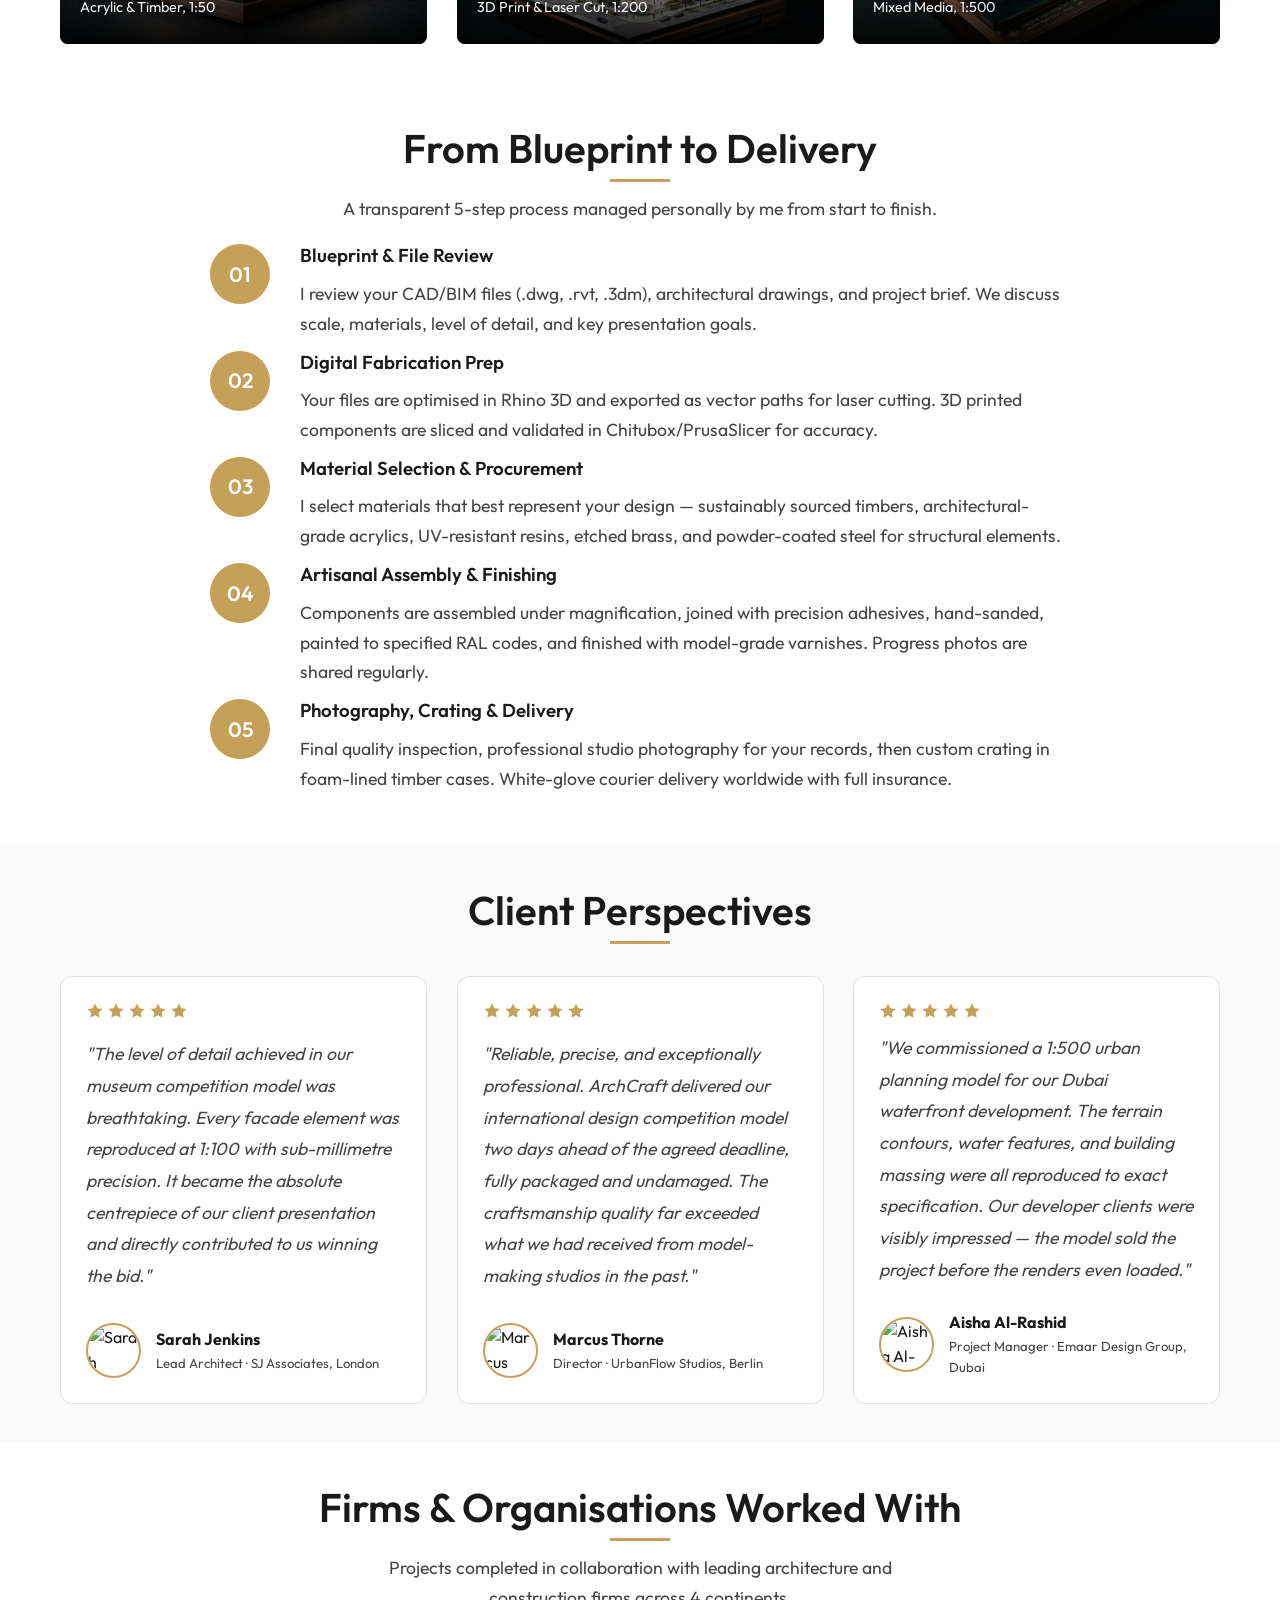
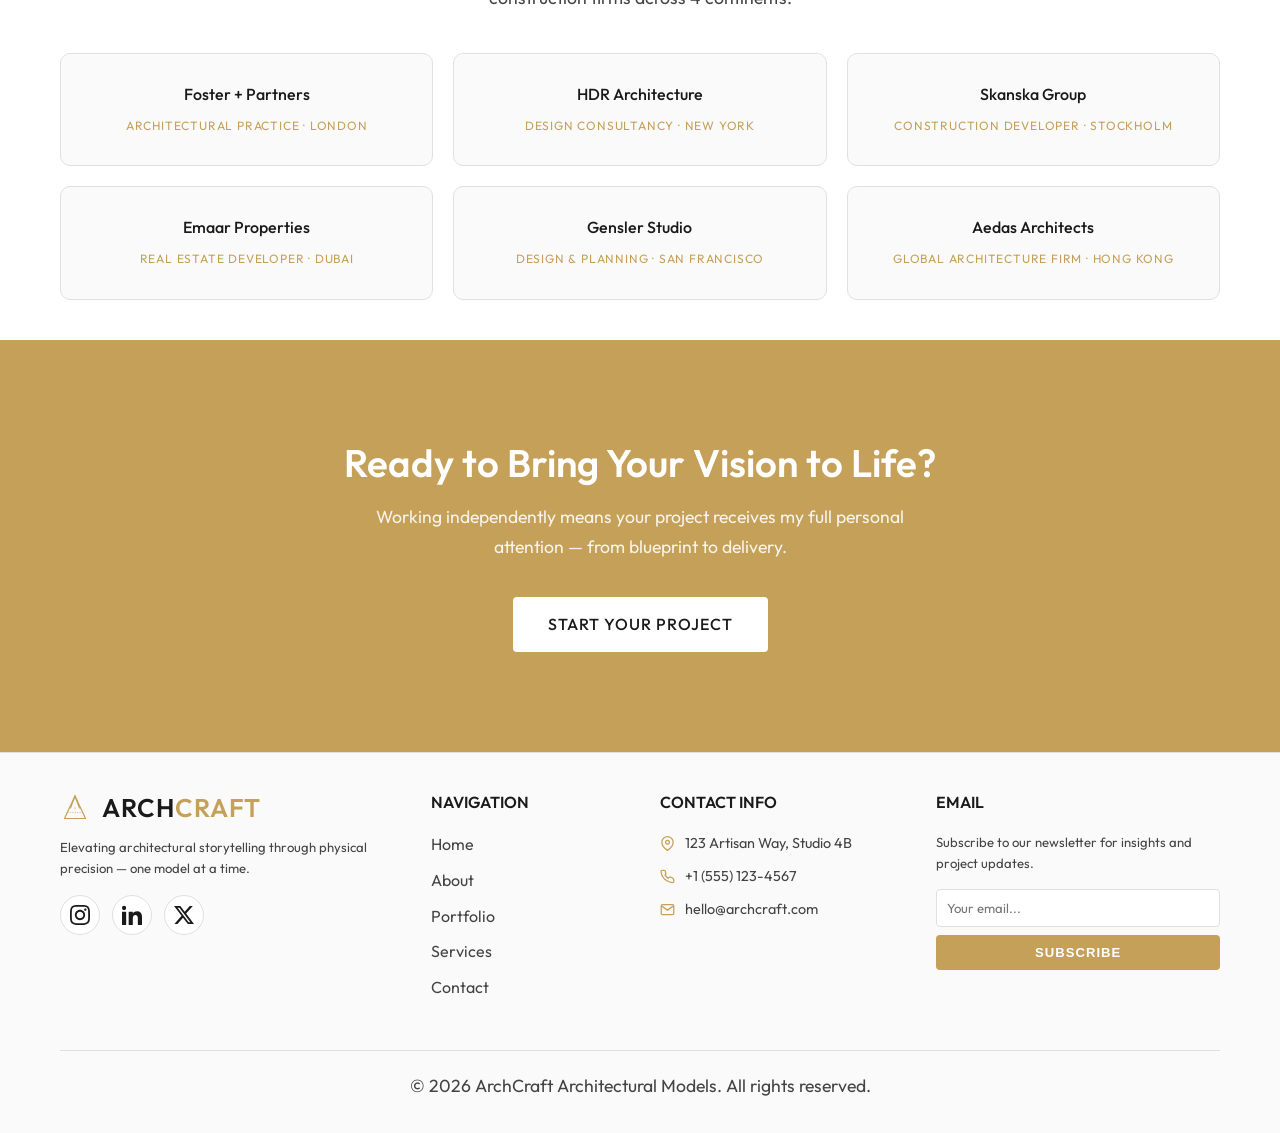
==== commit 16420941: "doc7" ====
--- a/index.html
+++ b/index.html
@@ -142,7 +142,9 @@
                                 <p style="font-size:0.85rem;">Every model is built entirely by me — no outsourcing, no subcontractors.</p>
                             </div>
                         </div>
-                        <a href="about.html" class="link-arrow" style="margin-top:20px;">Learn More About My Process →</a>
+                        <div style="text-align:center; margin-top: 25px;">
+                            <a href="about.html" class="btn btn-secondary" style="width: auto; display: inline-block;">Learn More About My Process</a>
+                        </div>
                     </div>
                 </div>
             </div>
@@ -280,7 +282,7 @@
                 <div class="section-title">
                     <h2 class="animate" data-animation="fade-in">Client Perspectives</h2>
                 </div>
-                <div style="display:grid;grid-template-columns:repeat(auto-fit,minmax(300px,1fr));gap:28px;">
+                <div class="testimonials-grid">
                     <div class="testimonial-card animate" data-animation="zoom-in">
                         <div class="star-rating">
                             <svg viewBox="0 0 24 24"><polygon points="12 2 15.09 8.26 22 9.27 17 14.14 18.18 21.02 12 17.77 5.82 21.02 7 14.14 2 9.27 8.91 8.26 12 2"/></svg>
@@ -396,11 +398,22 @@
         <div class="container">
             <div class="footer-grid">
                 <div class="footer-col">
-                    <div class="logo" style="margin-bottom:20px; display:flex; align-items:center;">
+                    <div class="logo" style="margin-bottom:14px; display:flex; align-items:center;">
                         <img src="assets/images/logo.svg" alt="ArchCraft Logo" class="logo-img">
                         Arch<span>Craft</span>
                     </div>
-                    <p>Elevating architectural storytelling through physical precision — one model at a time.</p>
+                    <p style="font-size:0.82rem;line-height:1.6;color:var(--text-secondary);margin-bottom:16px;">Elevating architectural storytelling through physical precision — one model at a time.</p>
+                    <div class="footer-socials">
+                        <a href="#" class="social-icon" title="Instagram">
+                            <svg viewBox="0 0 24 24"><path d="M12 2.163c3.204 0 3.584.012 4.85.07 3.252.148 4.771 1.691 4.919 4.919.058 1.265.069 1.645.069 4.849 0 3.205-.012 3.584-.069 4.849-.149 3.225-1.664 4.771-4.919 4.919-1.266.058-1.644.07-4.85.07-3.204 0-3.584-.012-4.849-.07-3.26-.149-4.771-1.699-4.919-4.92-.058-1.265-.07-1.644-.07-4.849 0-3.204.013-3.583.07-4.849.149-3.227 1.664-4.771 4.919-4.919 1.266-.057 1.645-.069 4.849-.069zm0-2.163c-3.259 0-3.667.014-4.947.072-4.358.2-6.78 2.618-6.98 6.98-.059 1.281-.073 1.689-.073 4.948 0 3.259.014 3.668.072 4.948.2 4.358 2.618 6.78 6.98 6.98 1.281.058 1.689.072 4.948.072 3.259 0 3.668-.014 4.948-.072 4.354-.2 6.782-2.618 6.979-6.98.059-1.28.073-1.689.073-4.948 0-3.259-.014-3.667-.072-4.947-.196-4.354-2.617-6.78-6.979-6.98-1.281-.059-1.69-.073-4.949-.073zm0 5.838c-3.403 0-6.162 2.759-6.162 6.162s2.759 6.163 6.162 6.163 6.162-2.759 6.162-6.163c0-3.403-2.759-6.162-6.162-6.162zm0 10.162c-2.209 0-4-1.79-4-4 0-2.209 1.791-4 4-4s4 1.791 4 4c0 2.21-1.791 4-4 4zm6.406-11.845c-.796 0-1.441.645-1.441 1.44s.645 1.44 1.441 1.44c.795 0 1.439-.645 1.439-1.44s-.644-1.44-1.439-1.44z"/></svg>
+                        </a>
+                        <a href="#" class="social-icon" title="LinkedIn">
+                            <svg viewBox="0 0 24 24"><path d="M4.98 3.5c0 1.381-1.11 2.5-2.48 2.5s-2.48-1.119-2.48-2.5c0-1.38 1.11-2.5 2.48-2.5s2.48 1.12 2.48 2.5zm.02 4.5h-5v16h5v-16zm7.982 0h-4.968v16h4.969v-8.399c0-4.67 6.029-5.052 6.029 0v8.399h4.988v-10.131c0-7.88-8.922-7.593-11.018-3.714v-2.155z"/></svg>
+                        </a>
+                        <a href="#" class="social-icon" title="Twitter/X">
+                            <svg viewBox="0 0 24 24"><path d="M18.901 1.153h3.68l-8.04 9.19L24 22.846h-7.406l-5.8-7.584-6.638 7.584H.474l8.6-9.83L0 1.154h7.594l5.243 6.932ZM17.61 20.644h2.039L6.486 3.24H4.298Z"/></svg>
+                        </a>
+                    </div>
                 </div>
                 <div class="footer-col">
                     <h4>Navigation</h4>
@@ -415,42 +428,28 @@
                 <div class="footer-col">
                     <h4>Contact Info</h4>
                     <ul>
-                        <li style="display:flex;align-items:center;gap:10px;">
-                            <svg width="15" height="15" viewBox="0 0 24 24" fill="none" stroke="var(--accent-color)" stroke-width="2"><path d="M21 10c0 7-9 13-9 13s-9-6-9-13a9 9 0 0 1 18 0z"/><circle cx="12" cy="10" r="3"/></svg>
-                            123 Artisan Way, Studio 4B
+                        <li class="footer-contact-item">
+                            <svg class="footer-contact-icon" width="15" height="15" viewBox="0 0 24 24" fill="none" stroke="var(--accent-color)" stroke-width="2"><path d="M21 10c0 7-9 13-9 13s-9-6-9-13a9 9 0 0 1 18 0z"/><circle cx="12" cy="10" r="3"/></svg>
+                            <span>123 Artisan Way, Studio 4B</span>
                         </li>
-                        <li style="display:flex;align-items:center;gap:10px;">
-                            <svg width="15" height="15" viewBox="0 0 24 24" fill="none" stroke="var(--accent-color)" stroke-width="2"><path d="M22 16.92v3a2 2 0 0 1-2.18 2 19.79 19.79 0 0 1-8.63-3.07A19.5 19.5 0 0 1 4.69 13a19.79 19.79 0 0 1-3.07-8.67A2 2 0 0 1 3.6 2.18h3a2 2 0 0 1 2 1.72 12.84 12.84 0 0 0 .7 2.81 2 2 0 0 1-.45 2.11L8.09 9.91A16 16 0 0 0 13 14.83l1.27-1.27a2 2 0 0 1 2.11-.45 12.84 12.84 0 0 0 2.81.7A2 2 0 0 1 21 16z"/></svg>
-                            +1 (555) 123-4567
+                        <li class="footer-contact-item">
+                            <svg class="footer-contact-icon" width="15" height="15" viewBox="0 0 24 24" fill="none" stroke="var(--accent-color)" stroke-width="2"><path d="M22 16.92v3a2 2 0 0 1-2.18 2 19.79 19.79 0 0 1-8.63-3.07A19.5 19.5 0 0 1 4.69 13a19.79 19.79 0 0 1-3.07-8.67A2 2 0 0 1 3.6 2.18h3a2 2 0 0 1 2 1.72 12.84 12.84 0 0 0 .7 2.81 2 2 0 0 1-.45 2.11L8.09 9.91A16 16 0 0 0 13 14.83l1.27-1.27a2 2 0 0 1 2.11-.45 12.84 12.84 0 0 0 2.81.7A2 2 0 0 1 21 16z"/></svg>
+                            <span>+1 (555) 123-4567</span>
                         </li>
-                        <li style="display:flex;align-items:center;gap:10px;">
-                            <svg width="15" height="15" viewBox="0 0 24 24" fill="none" stroke="var(--accent-color)" stroke-width="2"><path d="M4 4h16c1.1 0 2 .9 2 2v12c0 1.1-.9 2-2 2H4c-1.1 0-2-.9-2-2V6c0-1.1.9-2 2-2z"/><polyline points="22,6 12,13 2,6"/></svg>
-                            hello@archcraft.com
+                        <li class="footer-contact-item">
+                            <svg class="footer-contact-icon" width="15" height="15" viewBox="0 0 24 24" fill="none" stroke="var(--accent-color)" stroke-width="2"><path d="M4 4h16c1.1 0 2 .9 2 2v12c0 1.1-.9 2-2 2H4c-1.1 0-2-.9-2-2V6c0-1.1.9-2 2-2z"/><polyline points="22,6 12,13 2,6"/></svg>
+                            <span>hello@archcraft.com</span>
                         </li>
                     </ul>
-                 </div>
-                 <div class="footer-col">
-                     <h4>Follow Us</h4>
-                     <div class="footer-socials">
-                         <a href="#" class="social-icon" title="Instagram">
-                             <svg viewBox="0 0 24 24"><path d="M12 2.163c3.204 0 3.584.012 4.85.07 3.252.148 4.771 1.691 4.919 4.919.058 1.265.069 1.645.069 4.849 0 3.205-.012 3.584-.069 4.849-.149 3.225-1.664 4.771-4.919 4.919-1.266.058-1.644.07-4.85.07-3.204 0-3.584-.012-4.849-.07-3.26-.149-4.771-1.699-4.919-4.92-.058-1.265-.07-1.644-.07-4.849 0-3.204.013-3.583.07-4.849.149-3.227 1.664-4.771 4.919-4.919 1.266-.057 1.645-.069 4.849-.069zm0-2.163c-3.259 0-3.667.014-4.947.072-4.358.2-6.78 2.618-6.98 6.98-.059 1.281-.073 1.689-.073 4.948 0 3.259.014 3.668.072 4.948.2 4.358 2.618 6.78 6.98 6.98 1.281.058 1.689.072 4.948.072 3.259 0 3.668-.014 4.948-.072 4.354-.2 6.782-2.618 6.979-6.98.059-1.28.073-1.689.073-4.948 0-3.259-.014-3.667-.072-4.947-.196-4.354-2.617-6.78-6.979-6.98-1.281-.059-1.69-.073-4.949-.073zm0 5.838c-3.403 0-6.162 2.759-6.162 6.162s2.759 6.163 6.162 6.163 6.162-2.759 6.162-6.163c0-3.403-2.759-6.162-6.162-6.162zm0 10.162c-2.209 0-4-1.79-4-4 0-2.209 1.791-4 4-4s4 1.791 4 4c0 2.21-1.791 4-4 4zm6.406-11.845c-.796 0-1.441.645-1.441 1.44s.645 1.44 1.441 1.44c.795 0 1.439-.645 1.439-1.44s-.644-1.44-1.439-1.44z"/></svg>
-                         </a>
-                         <a href="#" class="social-icon" title="LinkedIn">
-                             <svg viewBox="0 0 24 24"><path d="M4.98 3.5c0 1.381-1.11 2.5-2.48 2.5s-2.48-1.119-2.48-2.5c0-1.38 1.11-2.5 2.48-2.5s2.48 1.12 2.48 2.5zm.02 4.5h-5v16h5v-16zm7.982 0h-4.968v16h4.969v-8.399c0-4.67 6.029-5.052 6.029 0v8.399h4.988v-10.131c0-7.88-8.922-7.593-11.018-3.714v-2.155z"/></svg>
-                         </a>
-                         <a href="#" class="social-icon" title="Twitter/X">
-                             <svg viewBox="0 0 24 24"><path d="M18.901 1.153h3.68l-8.04 9.19L24 22.846h-7.406l-5.8-7.584-6.638 7.584H.474l8.6-9.83L0 1.154h7.594l5.243 6.932ZM17.61 20.644h2.039L6.486 3.24H4.298Z"/></svg>
-                         </a>
-                     </div>
-                 </div>
-                 <div class="footer-col">
-                     <h4>Email</h4>
-                     <p style="font-size:0.82rem;line-height:1.6;margin-bottom:15px;color:var(--text-secondary);">Subscribe to our newsletter for insights and project updates.</p>
-                     <form style="display:flex;flex-direction:column;gap:8px;">
-                         <input type="email" placeholder="Your email..." required style="width:100%;padding:10px;border:1px solid var(--border-color);border-radius:4px;background:var(--bg-primary);color:var(--text-primary);font-size:0.82rem;font-family:inherit;">
-                         <button type="submit" class="btn btn-primary" style="padding:10px;font-size:0.82rem;width:100%;text-align:center;font-weight:600;">Subscribe</button>
-                     </form>
-                 </div>
+                </div>
+                <div class="footer-col">
+                    <h4>Email</h4>
+                    <p style="font-size:0.82rem;line-height:1.6;margin-bottom:15px;color:var(--text-secondary);">Subscribe to our newsletter for insights and project updates.</p>
+                    <form style="display:flex;flex-direction:column;gap:8px;">
+                        <input type="email" placeholder="Your email..." required style="width:100%;padding:10px;border:1px solid var(--border-color);border-radius:4px;background:var(--bg-primary);color:var(--text-primary);font-size:0.82rem;font-family:inherit;">
+                        <button type="submit" class="btn btn-primary" style="padding:10px;font-size:0.82rem;width:100%;text-align:center;font-weight:600;">Subscribe</button>
+                    </form>
+                </div>
 
             </div>
             <div class="footer-bottom">
--- a/assets/css/style.css
+++ b/assets/css/style.css
@@ -990,11 +990,10 @@
     color: var(--accent-color);
 }
 
-/* Generic section image constraints */
+/* Generic section image constraints — let each component control its own sizing */
 section img {
-    max-height: 550px;
-    width: 100%;
-    object-fit: cover;
+    max-width: 100%;
+    height: auto;
 }
 
 /* Sections */
@@ -1154,14 +1153,14 @@
 
 .footer-grid {
     display: grid;
-    grid-template-columns: repeat(5, 1fr);
+    grid-template-columns: 1.4fr 0.8fr 1fr 1.2fr;
     gap: var(--space-lg);
     margin-bottom: var(--space-lg);
 }
 
 @media (max-width: 992px) {
     .footer-grid {
-        grid-template-columns: repeat(auto-fit, minmax(200px, 1fr));
+        grid-template-columns: repeat(2, 1fr);
     }
 }
 
@@ -1180,6 +1179,23 @@
 
 .footer-col ul li {
     margin-bottom: 10px;
+}
+
+.footer-contact-item {
+    display: flex;
+    align-items: center;
+    gap: 10px;
+    white-space: nowrap;
+}
+
+.footer-contact-icon {
+    flex-shrink: 0;
+}
+
+.footer-contact-item span {
+    white-space: nowrap;
+    font-size: 0.9rem;
+    color: var(--text-secondary);
 }
 
 .footer-col ul li a {
@@ -1338,15 +1354,14 @@
     text-align: center;
 }
 
-[dir="rtl"] .footer-col ul li:has(svg) {
-    direction: ltr;
-    display: flex !important;
-    justify-content: flex-end;
-}
-
 [dir="rtl"] .footer-col ul li a:hover {
     padding-left: 0;
     padding-right: 8px;
+}
+
+[dir="rtl"] .footer-contact-item {
+    flex-direction: row-reverse;
+    justify-content: flex-end;
 }
 
 [dir="rtl"] .btn-primary:hover,
@@ -1480,6 +1495,34 @@
 }
 
 /* Testimonials */
+.testimonials-grid {
+    display: grid;
+    grid-template-columns: repeat(3, 1fr);
+    gap: 30px;
+    align-items: stretch;
+}
+
+/* Tablet & 1024px: 2-col layout, 3rd card centred */
+@media (min-width: 769px) and (max-width: 1150px) {
+    .testimonials-grid {
+        grid-template-columns: repeat(2, 1fr);
+        gap: 25px;
+    }
+    .testimonials-grid .testimonial-card:nth-child(3):last-child {
+        grid-column: 1 / -1;
+        justify-self: center;
+        width: calc(50% - 12px);
+    }
+}
+
+/* Mobile: single column */
+@media (max-width: 768px) {
+    .testimonials-grid {
+        grid-template-columns: 1fr;
+        gap: 20px;
+    }
+}
+
 .testimonial-card {
     padding: 25px;
     border: 1px solid var(--border-color);
@@ -1567,6 +1610,20 @@
     margin: 0 auto;
 }
 
+/* Tablet & 1024px: add proper left/right padding so items don't hug the edges */
+@media (min-width: 768px) and (max-width: 1150px) {
+    .dropdown-container {
+        padding: 0 24px;
+    }
+}
+
+/* Mobile: smaller side padding */
+@media (max-width: 767px) {
+    .dropdown-container {
+        padding: 0 12px;
+    }
+}
+
 .dropdown-item {
     border-bottom: 1px solid var(--border-color);
     margin-bottom: 10px;
@@ -1644,15 +1701,15 @@
 
 @media (max-width: 1150px) {
     .contact-info-item h3 {
-        justify-content: flex-start;
+        justify-content: center !important;
     }
     
     .contact-info-item p {
-        text-align: left;
+        text-align: center !important;
     }
     
     .contact-socials {
-        justify-content: flex-start !important;
+        justify-content: center !important;
     }
 }
 
@@ -2094,6 +2151,16 @@
     }
 }
 
+/* Center 3rd service and portfolio card safely only in the 2-column layout range */
+@media (min-width: 769px) and (max-width: 1150px) {
+    .services-grid .service-card:nth-child(3):last-child,
+    .portfolio-grid .portfolio-card:nth-child(3):last-child {
+        grid-column: 1 / -1 !important;
+        justify-self: center !important;
+        width: calc(50% - 12px) !important;
+    }
+}
+
 @media (max-width: 768px) {
     .portfolio-grid, .services-grid {
         grid-template-columns: 1fr !important;
@@ -2171,8 +2238,21 @@
 
 /* Model Type Strip */
 .model-type-strip{display:flex;flex-wrap:wrap;gap:12px;justify-content:center;margin:30px 0}
-.model-type-pill{padding:10px 22px;border:1.5px solid var(--accent-color);border-radius:50px;font-size:0.88rem;font-weight:450;color:var(--accent-color);text-transform:uppercase;letter-spacing:0.5px;transition:var(--transition);cursor:default}
+.model-type-pill{padding:10px 22px;border:1.5px solid var(--accent-color);border-radius:50px;font-size:0.88rem;font-weight:450;color:var(--accent-color);text-transform:uppercase;letter-spacing:0.5px;transition:var(--transition);cursor:default;white-space:nowrap;flex-shrink:0}
 .model-type-pill:hover{background:var(--accent-color);color:#fff;transform:translateY(-3px);box-shadow:0 6px 18px rgba(197,160,89,0.25)}
+
+/* Model Type Strip — single scrollable row on small screens */
+@media (max-width: 1150px) {
+    .model-type-strip {
+        flex-wrap: nowrap !important;
+        overflow-x: auto;
+        justify-content: flex-start !important;
+        padding-bottom: 8px;
+        -webkit-overflow-scrolling: touch;
+        scrollbar-width: none;
+    }
+    .model-type-strip::-webkit-scrollbar { display: none; }
+}
 
 /* Star Ratings */
 .star-rating{display:flex;gap:3px;margin-bottom:12px}
@@ -2195,9 +2275,9 @@
 /* Pricing Grid */
 .pricing-grid{display:grid;grid-template-columns:repeat(2,1fr);gap:30px;margin-top:40px;max-width:850px;margin-left:auto;margin-right:auto}
 .pricing-card{background:var(--bg-primary);border:1px solid var(--border-color);border-radius:16px;padding:40px 30px;text-align:center;transition:var(--transition);position:relative;overflow:hidden}
-.pricing-card.featured{border-color:var(--accent-color);background:#1a1a1a;color:#fff;transform:scale(1.04);box-shadow:0 30px 60px rgba(0,0,0,0.15)}
+.pricing-card.featured{border-color:var(--accent-color);background:#333333;color:#fff;transform:scale(1.04);box-shadow:0 30px 60px rgba(0,0,0,0.15)}
 .pricing-card.featured p,.pricing-card.featured li{color:rgba(255,255,255,0.8)}
-.pricing-badge{position:absolute;top:18px;right:-24px;background:var(--accent-color);color:#fff;font-size:0.7rem;font-weight:500;padding:5px 32px;transform:rotate(40deg);letter-spacing:1px;text-transform:uppercase}
+.pricing-badge{position:absolute;top:0;left:50%;background:var(--accent-color);color:#fff;font-size:0.75rem;font-weight:600;padding:6px 24px;transform:translateX(-50%);letter-spacing:1.5px;text-transform:uppercase;border-radius:0 0 8px 8px;white-space:nowrap;z-index:2;}
 .pricing-card h3{font-size:1.25rem;margin-bottom:10px;color:#fff}
 .pricing-card.featured h3{color:#fff}
 .pricing-card:not(.featured) h3{color:var(--text-primary)}
@@ -2206,7 +2286,17 @@
 .pricing-features{list-style:none;text-align:left;margin:25px 0 30px;display:flex;flex-direction:column;gap:12px}
 .pricing-features li{display:flex;align-items:flex-start;gap:10px;font-size:0.9rem}
 .pricing-features li svg{width:16px;height:16px;fill:var(--accent-color);flex-shrink:0;margin-top:2px}
-@media(max-width:992px){.pricing-grid{grid-template-columns:1fr;max-width:440px;margin:40px auto 0}.pricing-card.featured{transform:none}}
+@media(max-width:767px){.pricing-grid{grid-template-columns:1fr;max-width:440px;margin:40px auto 0}.pricing-card.featured{transform:none}}
+
+/* Tablet (768px – 1150px): keep the 2 pricing cards side by side */
+@media(min-width:768px) and (max-width:1150px){
+    .pricing-grid{
+        grid-template-columns: repeat(2, 1fr) !important;
+        max-width: 100% !important;
+        gap: 20px !important;
+    }
+    .pricing-card.featured{transform: none}
+}
 
 /* Collaboration Tiles */
 .collab-grid{display:grid;grid-template-columns:repeat(3,1fr);gap:20px;margin-top:40px}
@@ -2290,7 +2380,7 @@
 .hero-model-badge span{font-size:0.76rem;color:var(--text-secondary)}
 /* Hero — mid-range 768px-1024px: keep 2-col desktop layout, adjust font sizes */
 @media(min-width:768px) and (max-width:1024px){
-    .hero-split-home{gap:30px;padding-top:100px;padding-bottom:40px}
+    .hero-split-home{gap:30px;padding-top:85px;padding-bottom:20px;min-height:auto}
     .hero-split-home .hero-text h1{font-size:2.4rem}
     .hero-split-home .hero-text p{font-size:1rem}
     .hero-trust-badges{gap:14px;flex-wrap:wrap}
@@ -2302,13 +2392,13 @@
     .hero-split-home{grid-template-columns:1fr;padding-top:110px;gap:36px}
     .hero-split-home .hero-text{text-align:center;display:flex;flex-direction:column;align-items:center}
     .hero-split-home .hero-text p{margin-inline:auto}
-    .hero-split-home .hero-text h1{font-size:2rem;white-space:nowrap}
+    .hero-split-home .hero-text h1{font-size:2.2rem;white-space:normal;line-height:1.2}
     .hero-split-home .hero-text h1 .desktop-br{display:none}
     .hero-trust-badges{justify-content:center;flex-direction:column;align-items:center;gap:12px}
     .hero-trust-badges .trust-badge{justify-content:center;width:100%;max-width:220px}
-    .hero-model-image{max-width:460px;margin:0 auto}
-    .hero-split-home .cta-btns{flex-direction:row !important;justify-content:center;width:100%;gap:14px;flex-wrap:nowrap}
-    .hero-split-home .cta-btns .btn{width:auto !important;min-width:140px;text-align:center;padding:13px 20px}
+    .hero-model-image{max-width:460px;width:100%;margin:0 auto}
+    .hero-split-home .cta-btns{flex-direction:column !important;align-items:center;width:100%;gap:14px}
+    .hero-split-home .cta-btns .btn{width:100% !important;max-width:280px;text-align:center;padding:14px 20px}
 }
 
 /* Independence Banner */
@@ -2594,10 +2684,14 @@
     align-items: center;
     font-size: 0.95rem;
     color: var(--text-secondary);
+    gap: 12px;
 }
 .detail-row .detail-val {
     font-weight: 600;
     color: var(--text-primary);
+    white-space: nowrap;
+    text-align: right;
+    flex-shrink: 0;
 }
 .detail-row.total-row {
     border-top: 1px dashed var(--border-color);
@@ -2614,6 +2708,9 @@
     font-size: 1.6rem;
     font-weight: 700;
     color: var(--accent-color);
+    white-space: nowrap;
+    flex-shrink: 0;
+    text-align: right;
 }
 .detail-row.highlight-row {
     background: rgba(197, 160, 89, 0.08);
@@ -2630,6 +2727,27 @@
 .detail-row .highlight-val {
     font-weight: 700;
     color: var(--accent-color);
+    white-space: nowrap;
+    flex-shrink: 0;
+    text-align: right;
+}
+
+/* Mobile: tighten font sizes so label+amount sit cleanly on one line */
+@media (max-width: 767px) {
+    .detail-row {
+        font-size: 0.82rem;
+        gap: 8px;
+        align-items: center;
+    }
+    .detail-row .total-val {
+        font-size: 1.2rem;
+    }
+    .detail-row.total-row span {
+        font-size: 0.88rem;
+    }
+    .results-header {
+        font-size: 0.95rem;
+    }
 }
 .results-footer {
     text-align: center;
@@ -2677,8 +2795,8 @@
     box-shadow: 0 4px 12px rgba(197, 160, 89, 0.3);
 }
 
-/* Keep side-by-side sections horizontal at tablet & 1024px (768px to 1150px) */
-@media (min-width: 768px) and (max-width: 1150px) {
+/* Keep side-by-side sections horizontal at 1024px (993px to 1150px) */
+@media (min-width: 993px) and (max-width: 1150px) {
     .row-to-col, .img-first-stack {
         display: flex !important;
         flex-direction: row !important;
@@ -2697,7 +2815,7 @@
     .row-to-col img, .img-first-stack img {
         width: 100% !important;
         max-width: 100% !important;
-        height: 350px !important;
+        height: 520px !important;
         object-fit: cover !important;
         margin: 0 !important;
         display: block !important;
@@ -2745,17 +2863,27 @@
 }
 
 @media (max-width: 1150px) {
+    #contact-details h2,
+    #contact-details h2 + p {
+        text-align: center !important;
+    }
+    #contact-details .row-to-col > div:last-child {
+        max-width: 600px !important;
+        width: 100% !important;
+        margin: 40px auto 0 !important;
+    }
     .contact-follow-us {
         text-align: center !important;
         display: flex !important;
         flex-direction: column !important;
         align-items: center !important;
+        margin-top: 30px !important;
     }
     .contact-socials {
         justify-content: center !important;
     }
     #contact-details form .btn,
-    main .btn {
+    main:not(.dashboard-main) .btn {
         width: auto !important;
         min-width: 180px !important;
         max-width: 240px !important;
@@ -2813,5 +2941,97 @@
     }
 }
 
-
-
+/* ===== Material Consulting Section Layout ===== */
+
+/* Desktop (> 1150px): left col = header + bullets, right col = image spanning both rows */
+.material-consult-layout {
+    display: grid;
+    grid-template-columns: 1fr 1fr;
+    grid-template-rows: auto auto;
+    grid-template-areas:
+        "header  img"
+        "list    img";
+    gap: 24px 60px;
+    align-items: start;
+}
+
+.material-consult-header { grid-area: header; }
+.material-consult-list   { grid-area: list; }
+.material-consult-img    { grid-area: img; display: flex; align-items: center; }
+
+.material-consult-img img {
+    width: 100%;
+    height: 100%;
+    object-fit: cover;
+    border-radius: 12px;
+}
+
+/* Tablet (768px – 1150px): header+p full-width top row, then bullets|image in row below */
+@media (min-width: 768px) and (max-width: 1150px) {
+    .material-consult-layout {
+        grid-template-columns: 1fr 1fr;
+        grid-template-rows: auto auto;
+        grid-template-areas:
+            "header  header"
+            "list    img";
+        gap: 28px 40px;
+    }
+
+    .material-consult-img {
+        align-items: flex-start;
+    }
+
+    .material-consult-img img {
+        height: auto;
+        max-height: 420px;
+        object-fit: cover;
+        border-radius: 12px;
+    }
+}
+
+/* Mobile (< 768px): single column stack */
+@media (max-width: 767px) {
+    .material-consult-layout {
+        grid-template-columns: 1fr;
+        grid-template-areas:
+            "header"
+            "list"
+            "img";
+        gap: 24px;
+    }
+
+    .material-consult-img img {
+        width: 80%;
+        margin: 0 auto;
+        display: block;
+        height: auto;
+    }
+}
+
+/* ===== Chat Dashboard Responsive Layout ===== */
+.chat-container-card {
+    box-sizing: border-box;
+}
+.chat-send-btn {
+    padding: 8px 16px !important;
+    font-size: 0.8rem !important;
+    min-width: auto !important;
+    width: auto !important;
+    margin: 0 !important;
+}
+@media (max-width: 768px) {
+    .chat-container-card {
+        padding: 15px !important;
+    }
+    .chat-input-bar {
+        padding: 6px 10px !important;
+        gap: 6px !important;
+    }
+    .chat-input-bar input {
+        font-size: 0.85rem !important;
+    }
+    .chat-send-btn {
+        padding: 6px 12px !important;
+        font-size: 0.75rem !important;
+    }
+}
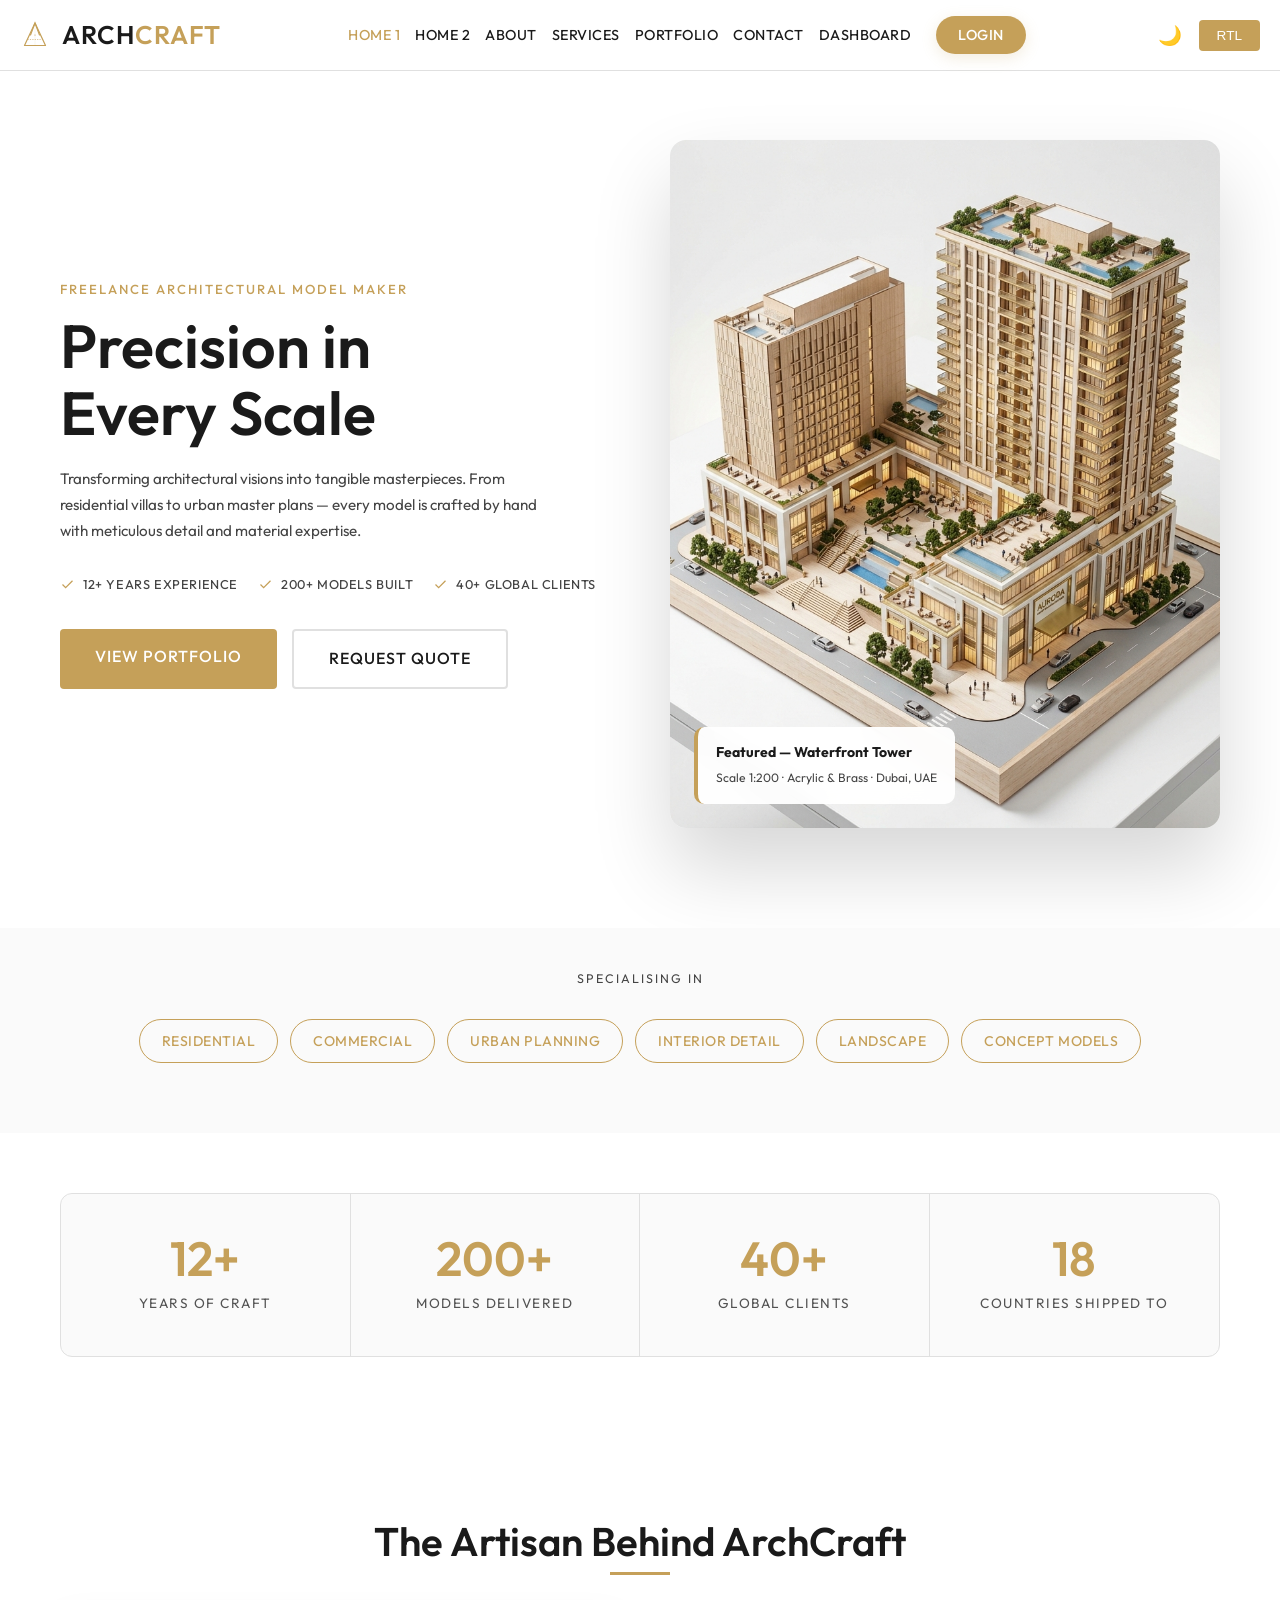
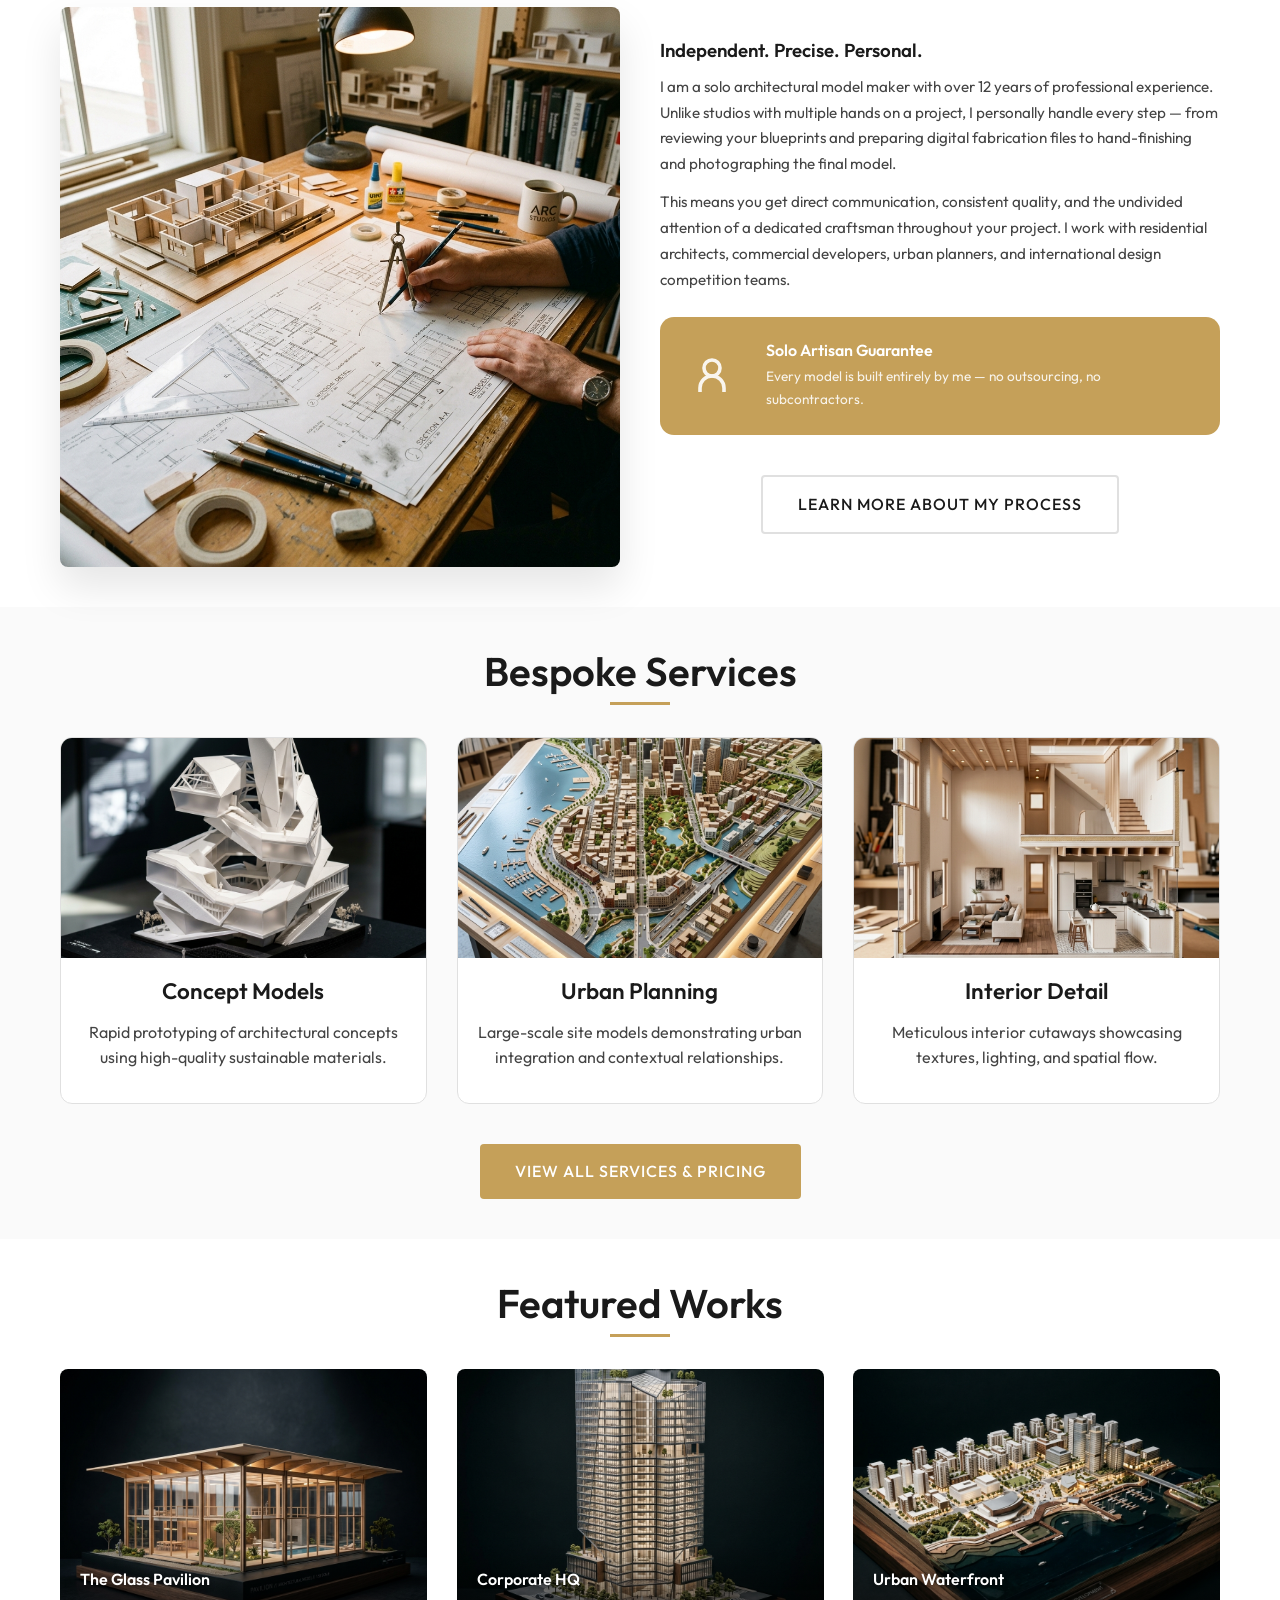
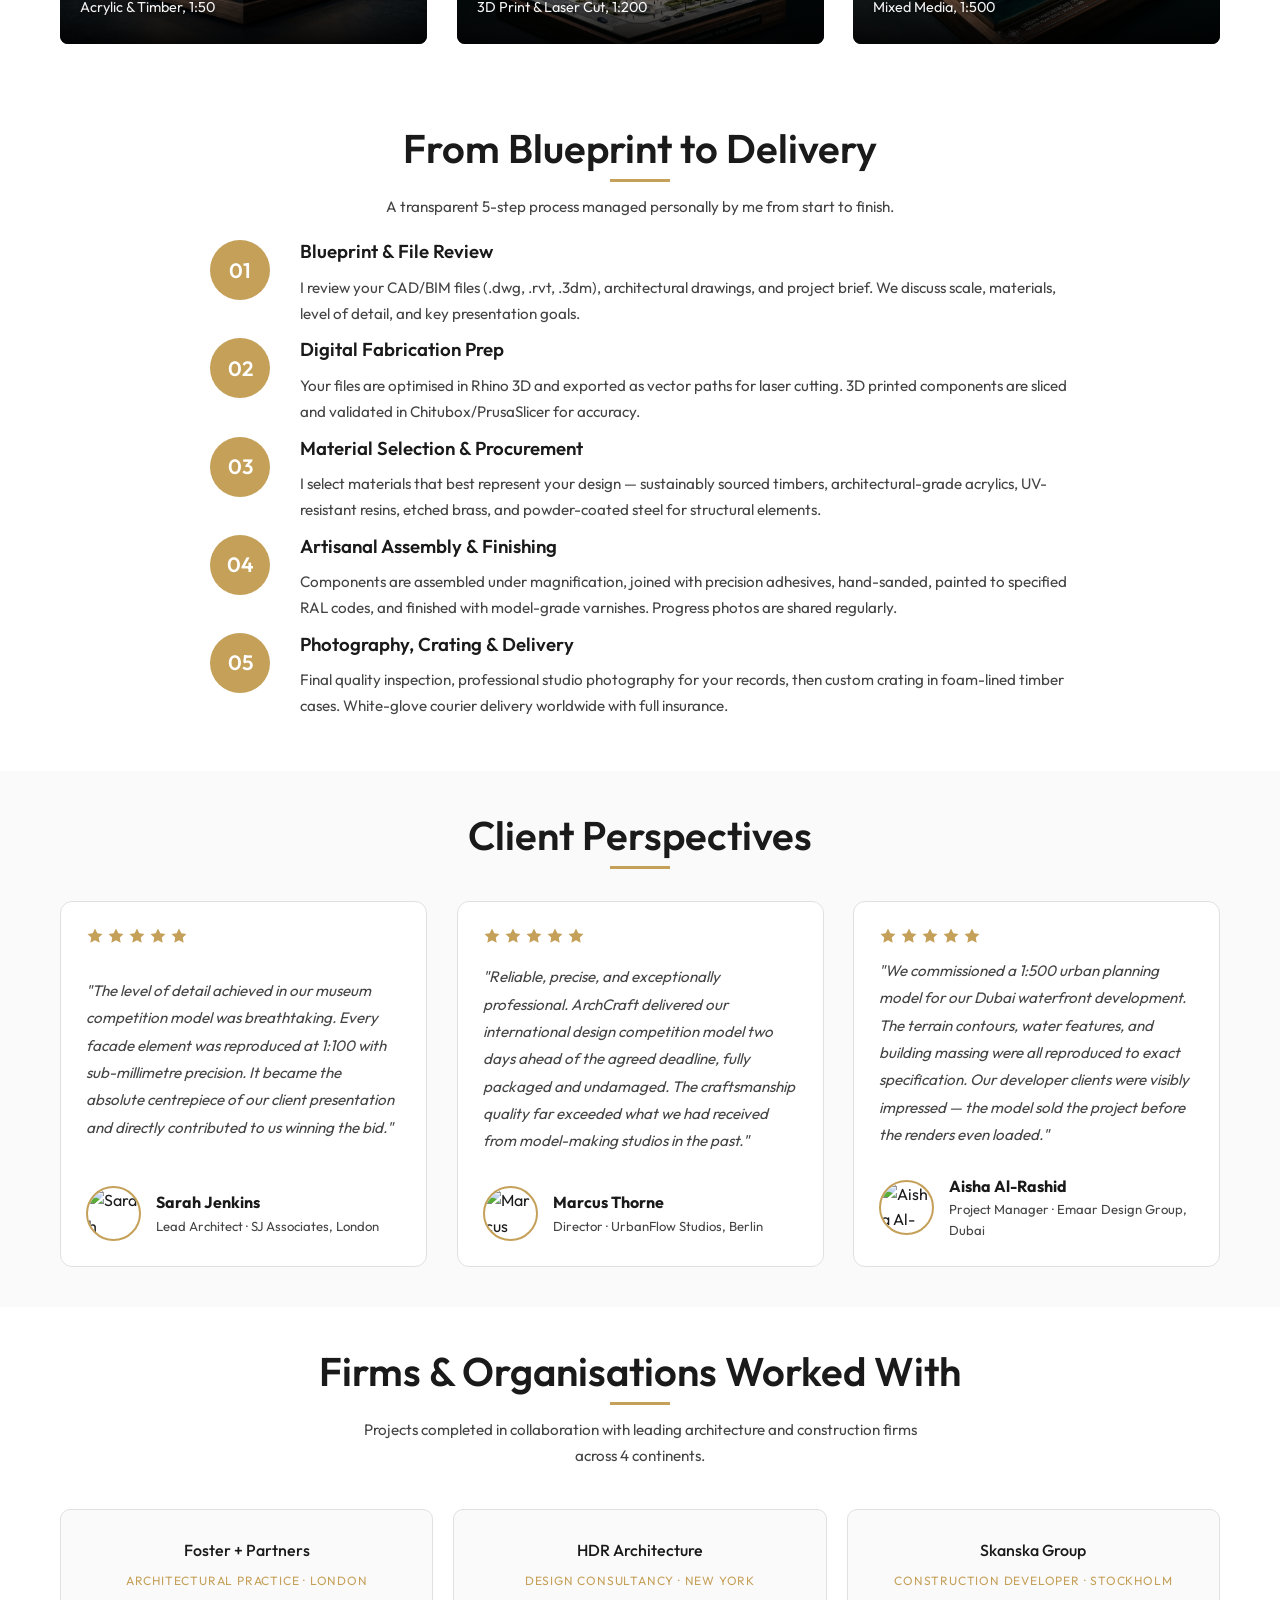
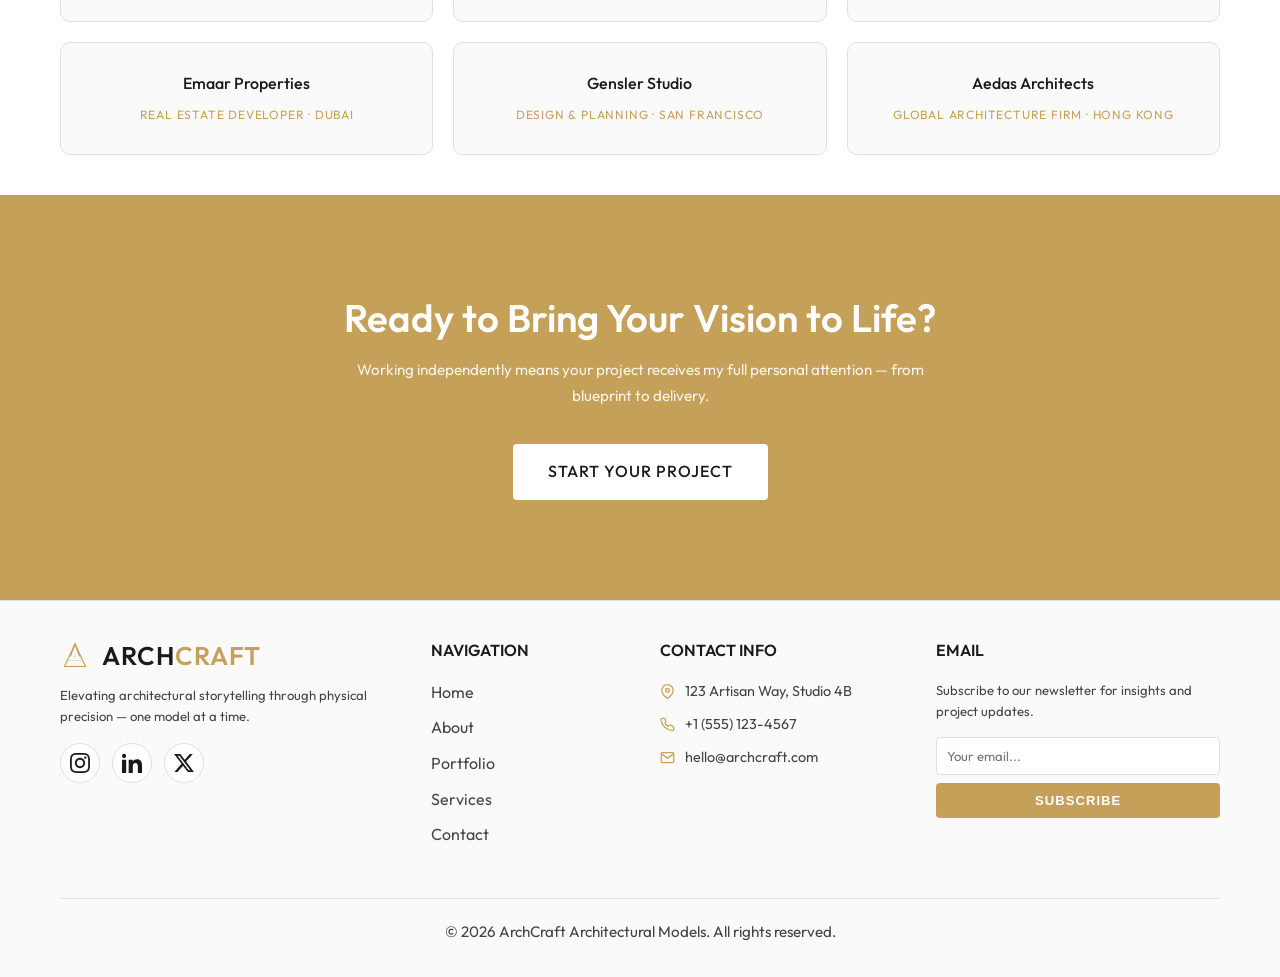
==== commit 85bfd4b6: "mobile" ====
--- a/index.html
+++ b/index.html
@@ -385,7 +385,7 @@
         <section style="background: var(--accent-color); color:#fff; text-align:center; padding:100px 0;">
             <div class="container">
                 <h2 class="animate" data-animation="fade-in" style="font-size:2.4rem; margin-bottom:16px; color:#fff;">Ready to Bring Your Vision to Life?</h2>
-                <p style="max-width:600px; margin:0 auto 35px; color:rgba(255,255,255,0.88); font-size:1.1rem;">Working independently means your project receives my full personal attention — from blueprint to delivery.</p>
+                <p style="max-width:600px; margin:0 auto 35px; color:rgba(255,255,255,0.88); font-size:0.95rem;">Working independently means your project receives my full personal attention — from blueprint to delivery.</p>
                 <div class="animate" data-animation="slide-up" style="display:flex; justify-content:center;">
                     <a href="contact.html" class="btn btn-light">Start Your Project</a>
                 </div>
--- a/assets/css/style.css
+++ b/assets/css/style.css
@@ -109,7 +109,7 @@
     h2 { font-size: 1.8rem !important; line-height: 1.3 !important; }
     h3 { font-size: 1.5rem !important; line-height: 1.3 !important; }
     h4 { font-size: 1.2rem !important; }
-    p, li { font-size: 1rem !important; line-height: 1.6 !important; }
+    p, li { font-size: 0.9rem !important; line-height: 1.6 !important; }
     
     li { margin-bottom: 0.8rem; }
     footer ul li { margin-bottom: 1.1rem !important; }
@@ -121,8 +121,9 @@
     }
     
     .btn {
-        padding: 12px 24px !important;
-        font-size: 0.9rem !important;
+        padding: 10px 20px !important;
+        font-size: 0.8rem !important;
+        white-space: nowrap !important;
     }
     
     nav ul li a {
@@ -436,6 +437,94 @@
     line-height: 1.1;
 }
 
+/* Home 2 Split Hero Layout (left text, right image) */
+.hero-split-home2 {
+    display: grid;
+    grid-template-columns: 1fr 1fr;
+    grid-template-rows: 1fr;
+    align-items: stretch;
+    height: 100vh;
+    max-height: 100vh;
+    overflow: hidden;
+    background: var(--bg-primary);
+}
+
+.hero-split-home2 .hero2-text {
+    display: flex;
+    flex-direction: column;
+    justify-content: center;
+    padding: 70px 40px 0 60px;
+    grid-column: 1;
+    grid-row: 1;
+}
+
+.hero-split-home2 .hero2-text h1 {
+    font-size: 3.6rem;
+    font-weight: 580;
+    line-height: 1.1;
+    margin-bottom: 18px;
+    color: var(--text-primary);
+    text-shadow: none;
+}
+
+.hero-split-home2 .hero2-text p {
+    font-size: 0.95rem;
+    color: var(--text-secondary);
+    text-shadow: none;
+    max-width: 460px;
+    margin-bottom: 28px;
+}
+
+.hero-split-home2 .hero2-image {
+    grid-column: 2;
+    grid-row: 1;
+    position: relative;
+    overflow: hidden;
+    height: 100%;
+}
+
+.hero-split-home2 .hero2-image::after {
+    content: '';
+    position: absolute;
+    inset: 0;
+    background: linear-gradient(to right, var(--bg-primary) 0%, transparent 8%);
+    pointer-events: none;
+    z-index: 1;
+}
+
+.hero-split-home2 .hero2-image img {
+    width: 100%;
+    height: 100%;
+    object-fit: cover;
+    object-position: center;
+    display: block;
+}
+
+@media (max-width: 900px) {
+    .hero-split-home2 {
+        grid-template-columns: 1fr;
+        height: auto;
+        max-height: none;
+        padding-top: 70px;
+    }
+    .hero-split-home2 .hero2-text {
+        grid-column: 1;
+        grid-row: 1;
+        padding: 40px 24px 30px;
+        text-align: center;
+        align-items: center;
+    }
+    .hero-split-home2 .hero2-text h1 { font-size: 2.4rem; }
+    .hero-split-home2 .hero2-text p { margin-inline: auto; }
+    .hero-split-home2 .hero2-image {
+        grid-column: 1;
+        grid-row: 2;
+        height: 320px;
+    }
+    .hero-split-home2 .hero2-image::after { display: none; }
+}
+
+
 /* Refined User Section for Mobile */
 @media (max-width: 1024px) {
     .dashboard-user-section {
@@ -479,8 +568,9 @@
     }
 
     .hero.hero-inner {
-        min-height: 350px;
-        height: 50vh;
+        min-height: 420px;
+        height: 60vh;
+        padding-top: 80px;
     }
 
     .hero h1 {
@@ -514,7 +604,13 @@
     .hero p {
         font-size: 1rem !important;
     }
-}
+
+    .hero.hero-inner {
+        min-height: 380px !important;
+        height: 55vh !important;
+    }
+}
+
 
 .hero p {
     font-size: 1.4rem;
@@ -529,7 +625,7 @@
 }
 
 p {
-    font-size: 1.1rem;
+    font-size: 0.95rem;
     line-height: 1.7;
     color: var(--text-secondary);
     margin-bottom: var(--space-sm);
@@ -552,6 +648,7 @@
     text-decoration: none;
     cursor: pointer;
     transition: var(--transition);
+    white-space: nowrap;
 }
 
 .btn-primary {
@@ -644,7 +741,7 @@
     justify-content: flex-start;
     gap: 15px;
     margin-bottom: 12px;
-    font-size: 1.1rem;
+    font-size: 0.95rem;
     color: var(--text-primary);
     text-align: left;
 }
@@ -796,7 +893,7 @@
     .row-to-col img {
         width: 80% !important;
         max-width: 420px !important;
-        max-height: 320px !important;
+        max-height: 380px !important;
         object-fit: cover !important;
         height: auto !important;
         margin: 20px auto !important;
@@ -1166,6 +1263,7 @@
 
 @media (max-width: 768px) {
     .footer-grid {
+        grid-template-columns: 1fr;
         gap: var(--space-md);
         margin-bottom: var(--space-md);
     }
@@ -1695,7 +1793,7 @@
     section .btn:not(.auth-btn):not(.btn-calc-cta) {
         display: inline-block !important;
         width: auto !important;
-        max-width: 320px;
+        max-width: 100% !important;
     }
 }
 
@@ -1903,6 +2001,14 @@
     color: var(--text-secondary);
     z-index: 10;
     transition: var(--transition);
+    flex-shrink: 0;
+    min-width: 32px;
+    min-height: 32px;
+    display: flex;
+    align-items: center;
+    justify-content: center;
+    border-radius: 50%;
+    padding: 4px;
 }
 
 .sidebar-close:hover {
@@ -1910,10 +2016,14 @@
     transform: rotate(90deg);
 }
 
-
 @media (max-width: 1024px) {
     .sidebar-close {
-        display: block;
+        display: flex !important;
+        flex-shrink: 0 !important;
+        min-width: 36px !important;
+        min-height: 36px !important;
+        align-items: center !important;
+        justify-content: center !important;
     }
 }
 
@@ -1985,8 +2095,29 @@
     .sidebar-logo {
         height: 70px !important;
         margin-bottom: 20px !important;
-        padding: 0 20px !important;
+        padding: 0 16px !important;
         box-sizing: border-box !important;
+        display: flex !important;
+        align-items: center !important;
+        justify-content: space-between !important;
+        gap: 8px !important;
+    }
+    .sidebar-logo .logo {
+        font-size: 1.15rem !important;
+        letter-spacing: 0.5px !important;
+        min-width: 0 !important;
+        overflow: hidden !important;
+        flex: 1 1 0 !important;
+    }
+    .sidebar-logo .logo a {
+        overflow: hidden !important;
+        white-space: nowrap !important;
+        text-overflow: ellipsis !important;
+        max-width: 100% !important;
+    }
+    .sidebar-logo .logo .logo-img {
+        height: 24px !important;
+        flex-shrink: 0 !important;
     }
 
     .dashboard-header-top {
@@ -2368,7 +2499,8 @@
 /* Hero Split Layout */
 .hero-split-home{display:grid;grid-template-columns:1fr 1fr;align-items:center;gap:60px;min-height:82vh;padding-top:100px;padding-bottom:60px}
 .hero-split-home .hero-text h1{font-size:3.8rem;font-weight:580;line-height:1.1;margin-bottom:20px;color:var(--text-primary);text-shadow:none}
-.hero-split-home .hero-text p{font-size:1.1rem;color:var(--text-secondary);text-shadow:none;max-width:480px;margin-bottom:30px}
+.hero-split-home .hero-text p{font-size:0.95rem;color:var(--text-secondary);text-shadow:none;max-width:480px;margin-bottom:30px}
+.hero-split-home .cta-btns{justify-content:flex-start;gap:15px}
 .hero-trust-badges{display:flex;gap:20px;flex-wrap:wrap;margin-bottom:35px}
 .trust-badge{display:flex;align-items:center;gap:8px;font-size:0.8rem;font-weight:450;color:var(--text-secondary);text-transform:uppercase;letter-spacing:0.6px}
 .trust-badge svg{width:15px;height:15px;stroke:var(--accent-color);fill:none;stroke-width:2}
@@ -2886,11 +3018,61 @@
     main:not(.dashboard-main) .btn {
         width: auto !important;
         min-width: 180px !important;
-        max-width: 240px !important;
-        padding: 12px 24px !important;
+        max-width: 100% !important;
+        padding: 10px 20px !important;
+        font-size: 0.8rem !important;
+        white-space: nowrap !important;
         margin-left: auto !important;
         margin-right: auto !important;
         display: block !important;
+    }
+}
+
+/* Contact Page — force stacked (tablet-like) layout at 993px–1150px (1024px) */
+@media (min-width: 993px) and (max-width: 1150px) {
+    #contact-details .row-to-col {
+        flex-direction: column !important;
+        gap: 30px !important;
+        text-align: left !important;
+    }
+    #contact-details .row-to-col > div {
+        width: 100% !important;
+        flex: none !important;
+    }
+    #contact-details .row-to-col > div:last-child {
+        max-width: 640px !important;
+        width: 100% !important;
+        margin: 0 auto !important;
+    }
+    #contact-details h2,
+    #contact-details h2 + p {
+        text-align: center !important;
+    }
+    .contact-info-row {
+        display: flex !important;
+        flex-direction: row !important;
+        justify-content: space-between !important;
+        gap: 20px !important;
+    }
+    .contact-info-item {
+        flex: 1 !important;
+        margin-bottom: 0 !important;
+    }
+    .contact-info-item h3 {
+        justify-content: center !important;
+    }
+    .contact-info-item p {
+        text-align: center !important;
+    }
+    .contact-follow-us {
+        text-align: center !important;
+        display: flex !important;
+        flex-direction: column !important;
+        align-items: center !important;
+        margin-top: 30px !important;
+    }
+    .contact-socials {
+        justify-content: center !important;
     }
 }
 
@@ -3021,17 +3203,48 @@
 }
 @media (max-width: 768px) {
     .chat-container-card {
-        padding: 15px !important;
+        padding: 12px !important;
     }
     .chat-input-bar {
-        padding: 6px 10px !important;
+        padding: 6px 8px !important;
         gap: 6px !important;
+        flex-wrap: nowrap !important;
+        overflow: visible !important;
     }
     .chat-input-bar input {
         font-size: 0.85rem !important;
+        min-width: 0 !important;
+        flex: 1 1 0 !important;
     }
     .chat-send-btn {
-        padding: 6px 12px !important;
-        font-size: 0.75rem !important;
-    }
-}
+        padding: 7px 14px !important;
+        font-size: 0.78rem !important;
+        flex-shrink: 0 !important;
+        white-space: nowrap !important;
+        display: inline-flex !important;
+        align-items: center !important;
+        width: auto !important;
+        min-width: auto !important;
+        margin: 0 !important;
+    }
+}
+
+/* Extra small screens: stack input above send button */
+@media (max-width: 400px) {
+    .chat-input-bar {
+        flex-wrap: wrap !important;
+        gap: 8px !important;
+        padding: 8px !important;
+    }
+    .chat-input-bar input {
+        flex: 1 1 100% !important;
+        width: 100% !important;
+    }
+    .chat-send-btn {
+        flex: 1 1 100% !important;
+        width: 100% !important;
+        text-align: center !important;
+        justify-content: center !important;
+        padding: 10px !important;
+    }
+}
